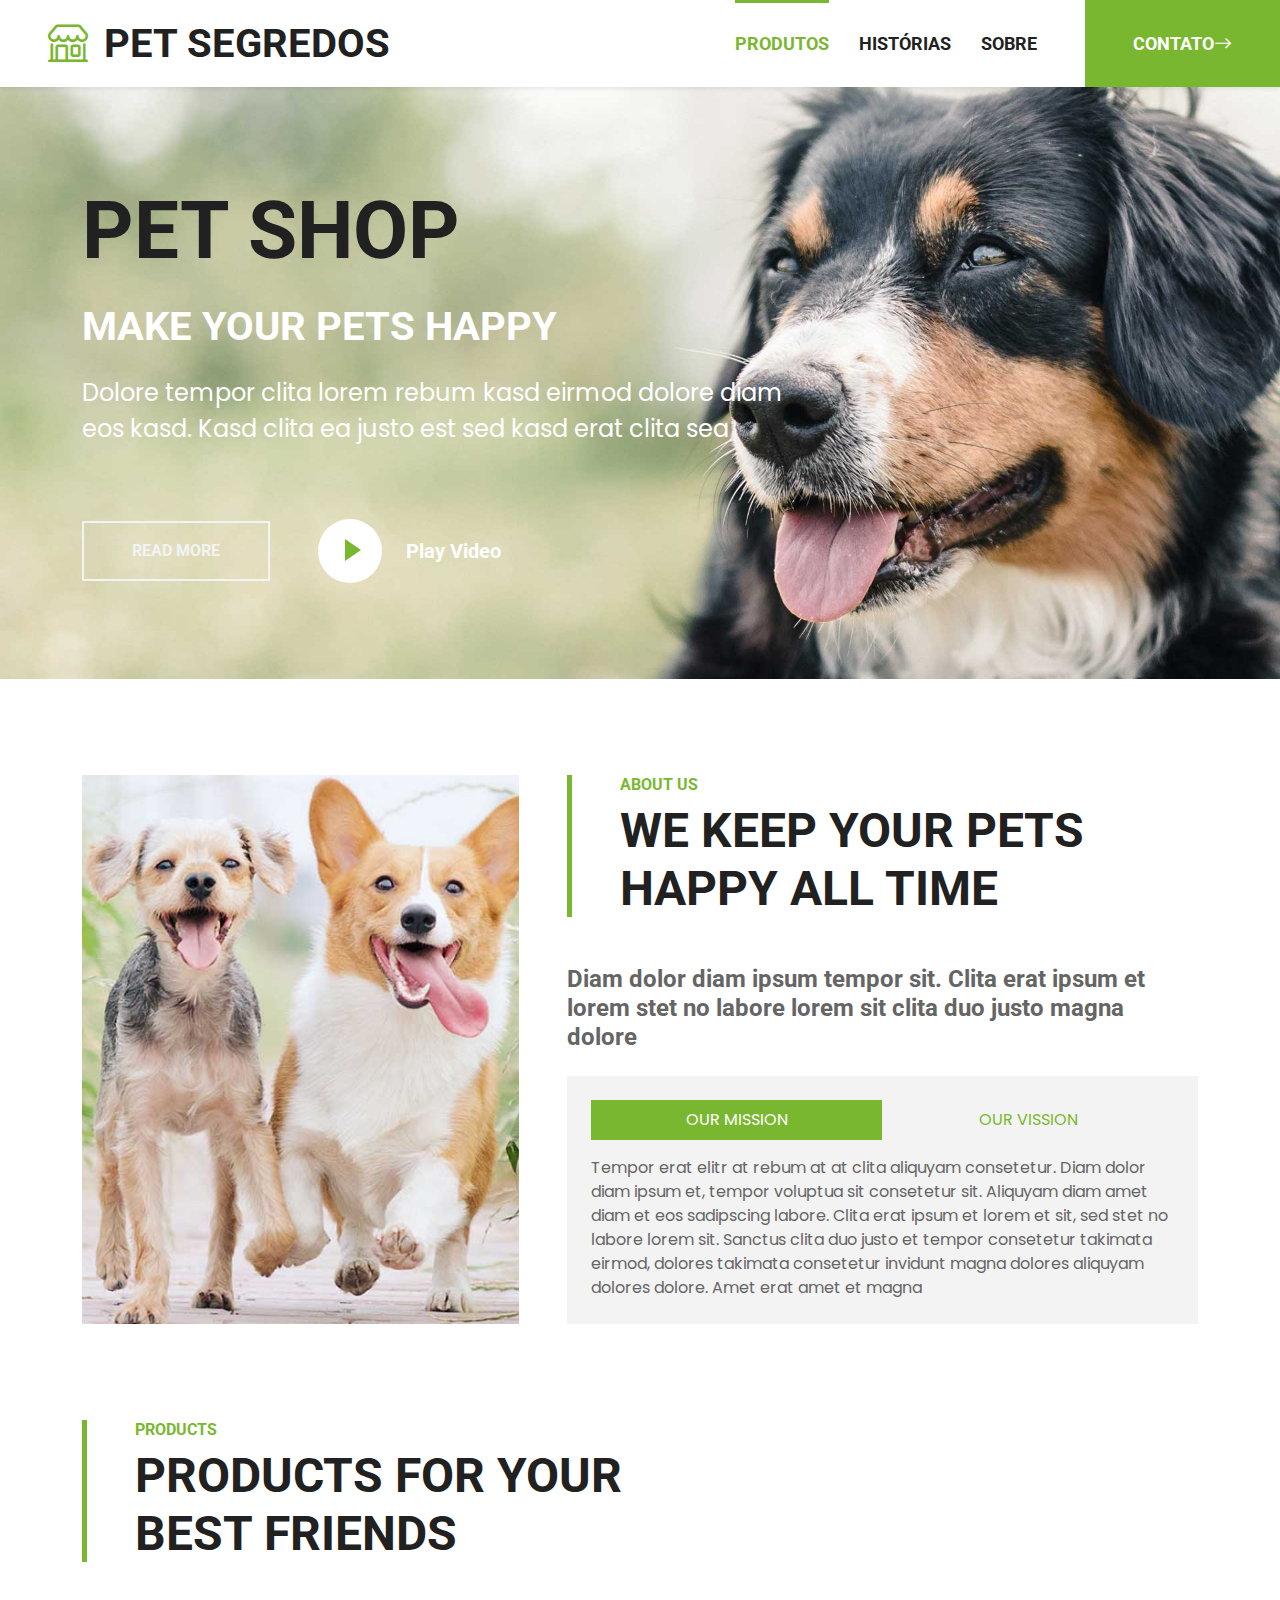
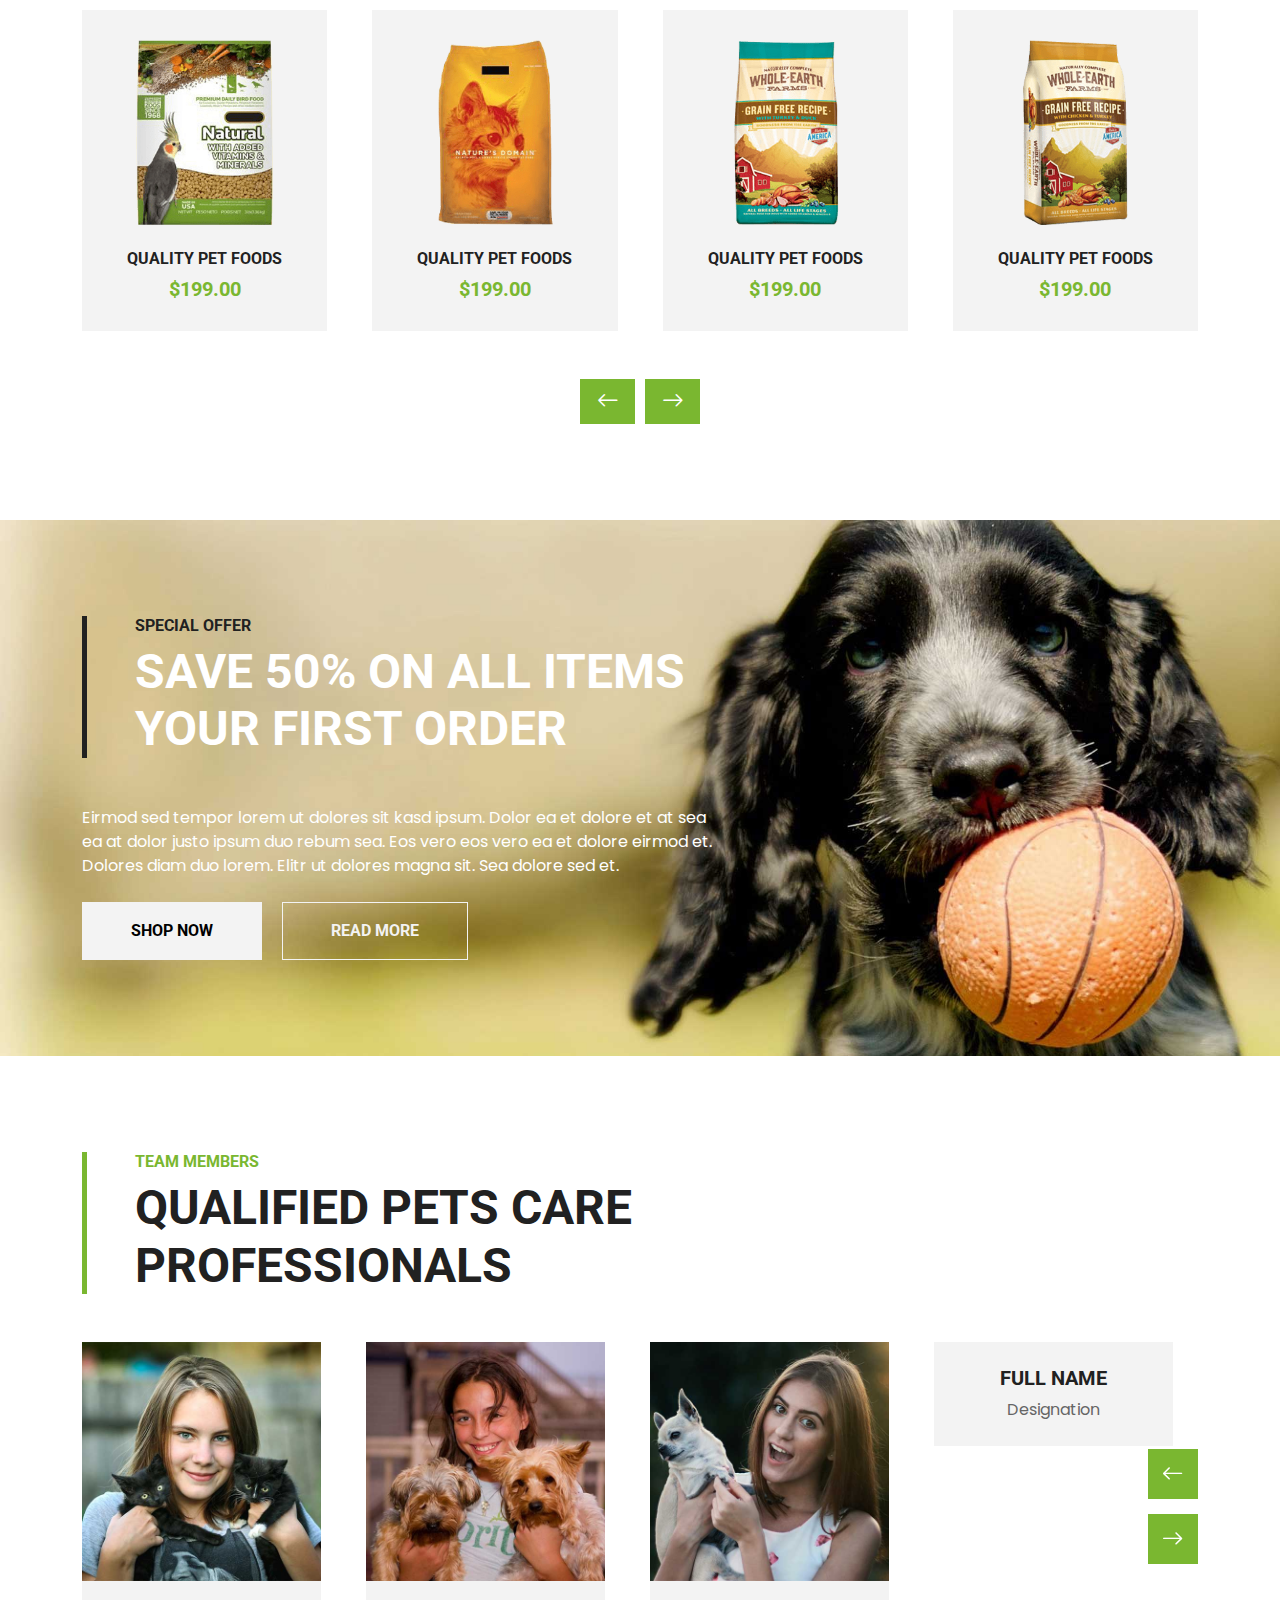
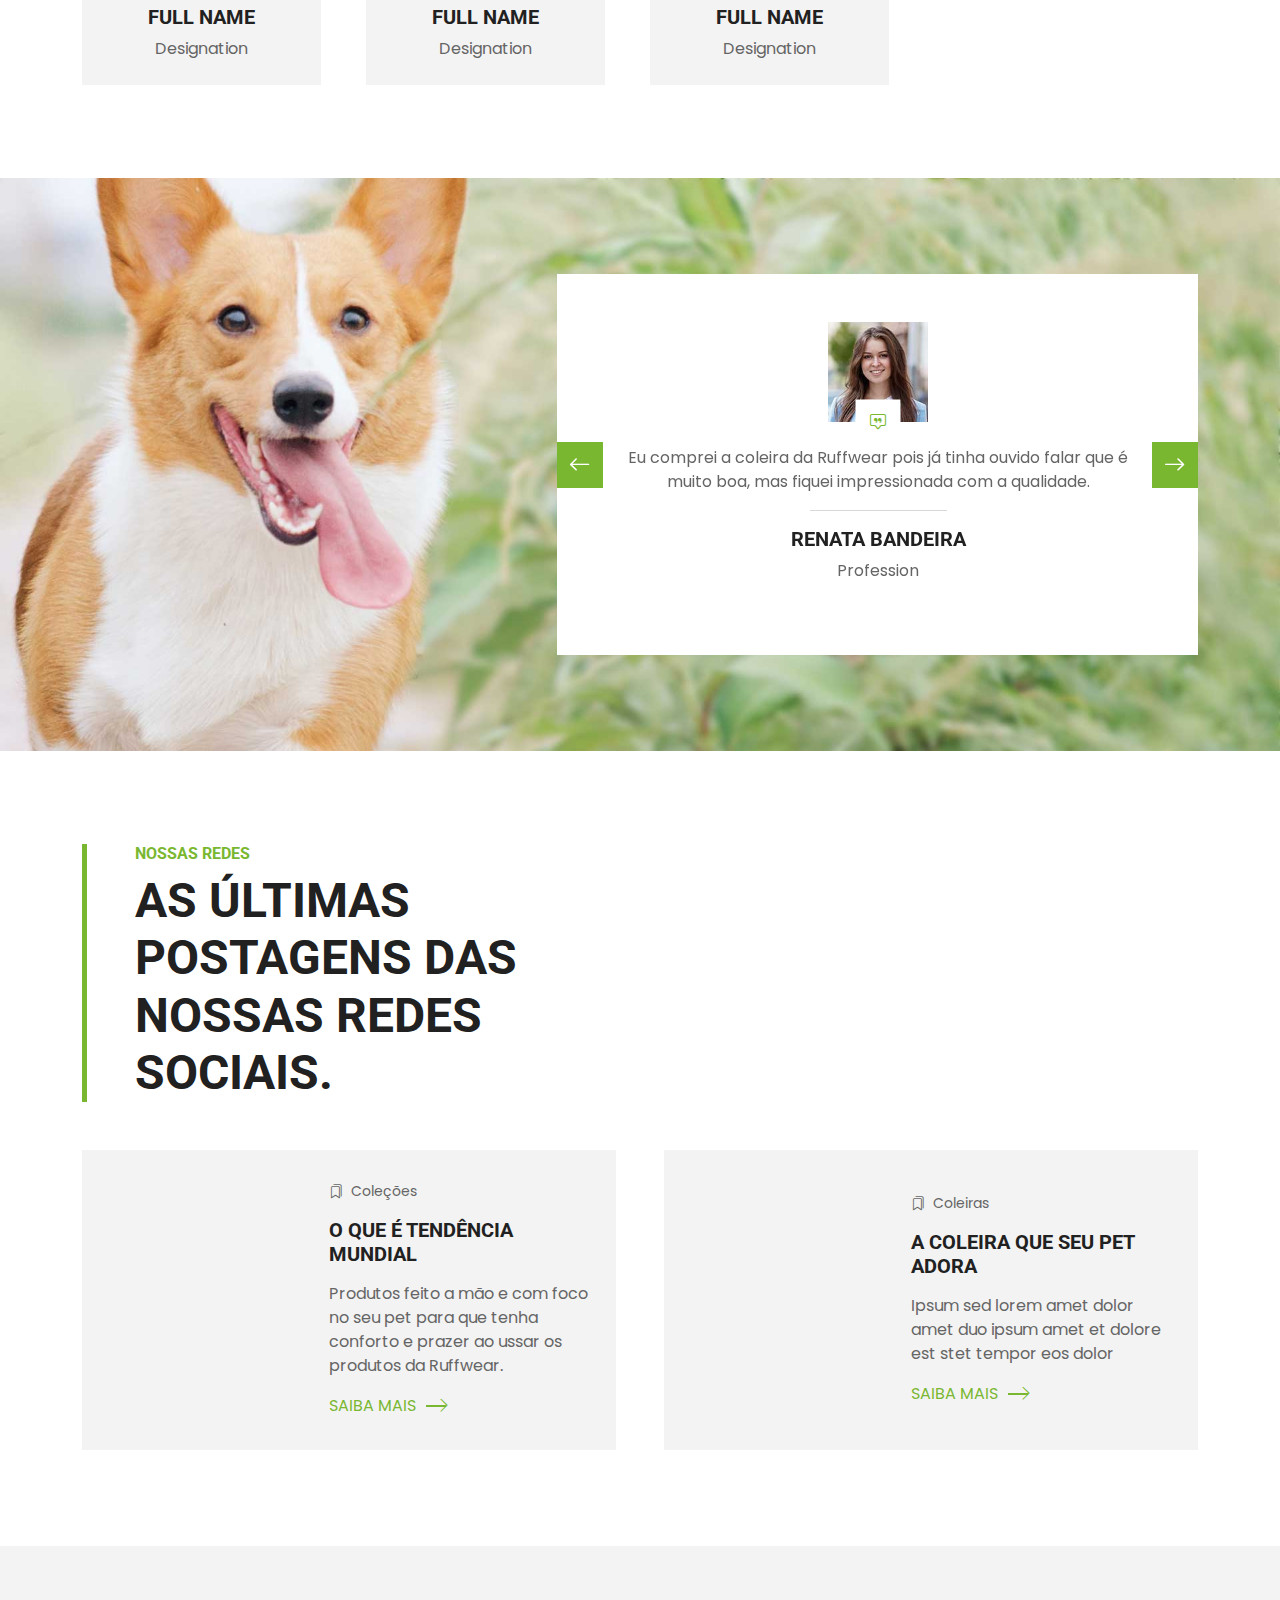
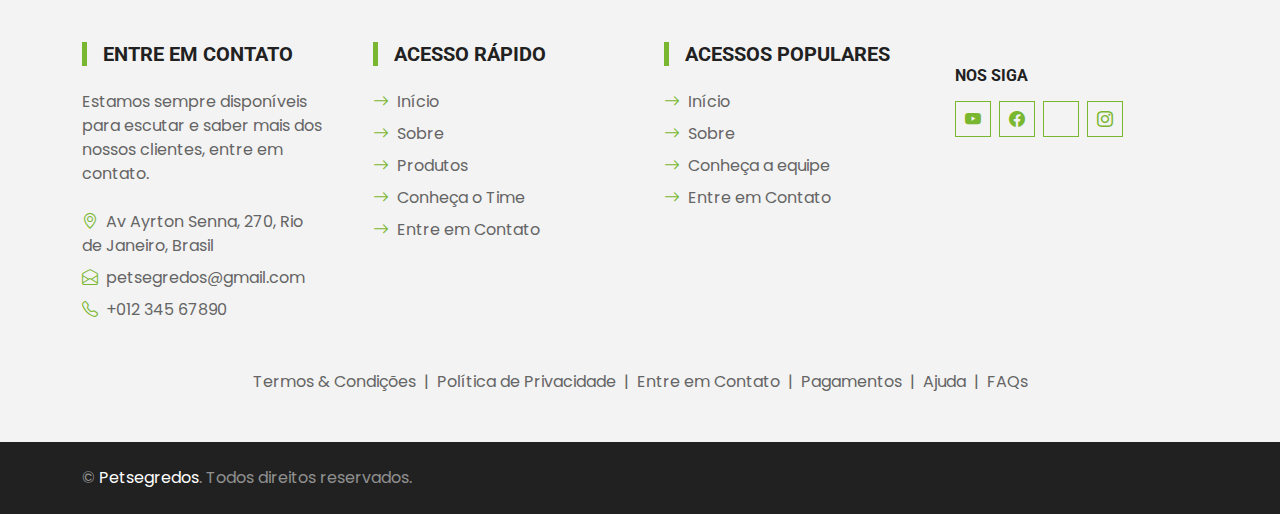
==== index.html @ 6b93f2c0 ":books: tiktok and imgs" ====
<!DOCTYPE html>
<html lang="pt">

<head>
    <meta charset="utf-8">
    <title>RUFFWEAR BRASIL</title>
    <meta content="width=device-width, initial-scale=1.0" name="viewport">
    <meta content="Free HTML Templates" name="keywords">
    <meta content="Free HTML Templates" name="description">

    <!-- Favicon -->
    <link href="img/favicon.ico" rel="icon">

    <!-- Google Web Fonts -->
    <link rel="preconnect" href="https://fonts.gstatic.com">
    <link href="https://fonts.googleapis.com/css2?family=Poppins&family=Roboto:wght@700&display=swap" rel="stylesheet">  

    <!-- Icon Font Stylesheet -->
    <link href="https://cdn.jsdelivr.net/npm/bootstrap-icons@1.4.1/font/bootstrap-icons.css" rel="stylesheet">
    <link href="lib/flaticon/font/flaticon.css" rel="stylesheet">

    <!-- Libraries Stylesheet -->
    <link href="lib/owlcarousel/assets/owl.carousel.min.css" rel="stylesheet">

    <!-- Customized Bootstrap Stylesheet -->
    <link href="css/bootstrap.min.css" rel="stylesheet">

    <!-- Template Stylesheet -->
    <link href="css/style.css" rel="stylesheet">
</head>

<body>
   
    <!-- Navbar Start -->
    <nav class="navbar navbar-expand-lg bg-white navbar-light shadow-sm py-3 py-lg-0 px-3 px-lg-0">
        <a href="index.html" class="navbar-brand ms-lg-5">
            <h1 class="m-0 text-uppercase text-dark"><i class="bi bi-shop fs-1 text-primary me-3"></i>Pet Segredos</h1>
        </a>
        <button class="navbar-toggler" type="button" data-bs-toggle="collapse" data-bs-target="#navbarCollapse">
            <span class="navbar-toggler-icon"></span>
        </button>
        <div class="collapse navbar-collapse" id="navbarCollapse">
            <div class="navbar-nav ms-auto py-0">
                <a href="index.html" class="nav-item nav-link active">Produtos</a>
                <a href="history.html" class="nav-item nav-link">Histórias</a>
                <a href="about.html" class="nav-item nav-link">Sobre</a>
                <a href="contact.html" class="nav-item nav-link nav-contact bg-primary text-white px-5 ms-lg-5">Contato<i class="bi bi-arrow-right"></i></a>
            </div>
        </div>
    </nav>
    <!-- Navbar End -->


    <!-- Hero Start -->
    <div class="container-fluid bg-primary py-5 mb-5 hero-header">
        <div class="container py-5">
            <div class="row justify-content-start">
                <div class="col-lg-8 text-center text-lg-start">
                    <h1 class="display-1 text-uppercase text-dark mb-lg-4">Pet Shop</h1>
                    <h1 class="text-uppercase text-white mb-lg-4">Make Your Pets Happy</h1>
                    <p class="fs-4 text-white mb-lg-4">Dolore tempor clita lorem rebum kasd eirmod dolore diam eos kasd. Kasd clita ea justo est sed kasd erat clita sea</p>
                    <div class="d-flex align-items-center justify-content-center justify-content-lg-start pt-5">
                        <a href="" class="btn btn-outline-light border-2 py-md-3 px-md-5 me-5">Read More</a>
                        <button type="button" class="btn-play" data-bs-toggle="modal"
                            data-src="https://www.youtube.com/embed/DWRcNpR6Kdc" data-bs-target="#videoModal">
                            <span></span>
                        </button>
                        <h5 class="font-weight-normal text-white m-0 ms-4 d-none d-sm-block">Play Video</h5>
                    </div>
                </div>
            </div>
        </div>
    </div>
    <!-- Hero End -->


    <!-- Video Modal Start -->
    <div class="modal fade" id="videoModal" tabindex="-1" aria-labelledby="exampleModalLabel" aria-hidden="true">
        <div class="modal-dialog">
            <div class="modal-content rounded-0">
                <div class="modal-header">
                    <h5 class="modal-title" id="exampleModalLabel">Youtube Video</h5>
                    <button type="button" class="btn-close" data-bs-dismiss="modal" aria-label="Close"></button>
                </div>
                <div class="modal-body">
                    <!-- 16:9 aspect ratio -->
                    <div class="ratio ratio-16x9">
                        <iframe class="embed-responsive-item" src="" id="video" allowfullscreen allowscriptaccess="always"
                            allow="autoplay"></iframe>
                    </div>
                </div>
            </div>
        </div>
    </div>
    <!-- Video Modal End -->


    <!-- About Start -->
    <div class="container-fluid py-5">
        <div class="container">
            <div class="row gx-5">
                <div class="col-lg-5 mb-5 mb-lg-0" style="min-height: 500px;">
                    <div class="position-relative h-100">
                        <img class="position-absolute w-100 h-100 rounded" src="img/about.jpg" style="object-fit: cover;">
                    </div>
                </div>
                <div class="col-lg-7">
                    <div class="border-start border-5 border-primary ps-5 mb-5">
                        <h6 class="text-primary text-uppercase">About Us</h6>
                        <h1 class="display-5 text-uppercase mb-0">We Keep Your Pets Happy All Time</h1>
                    </div>
                    <h4 class="text-body mb-4">Diam dolor diam ipsum tempor sit. Clita erat ipsum et lorem stet no labore lorem sit clita duo justo magna dolore</h4>
                    <div class="bg-light p-4">
                        <ul class="nav nav-pills justify-content-between mb-3" id="pills-tab" role="tablist">
                            <li class="nav-item w-50" role="presentation">
                                <button class="nav-link text-uppercase w-100 active" id="pills-1-tab" data-bs-toggle="pill"
                                    data-bs-target="#pills-1" type="button" role="tab" aria-controls="pills-1"
                                    aria-selected="true">Our Mission</button>
                            </li>
                            <li class="nav-item w-50" role="presentation">
                                <button class="nav-link text-uppercase w-100" id="pills-2-tab" data-bs-toggle="pill"
                                    data-bs-target="#pills-2" type="button" role="tab" aria-controls="pills-2"
                                    aria-selected="false">Our Vission</button>
                            </li>
                        </ul>
                        <div class="tab-content" id="pills-tabContent">
                            <div class="tab-pane fade show active" id="pills-1" role="tabpanel" aria-labelledby="pills-1-tab">
                                <p class="mb-0">Tempor erat elitr at rebum at at clita aliquyam consetetur. Diam dolor diam ipsum et, tempor voluptua sit consetetur sit. Aliquyam diam amet diam et eos sadipscing labore. Clita erat ipsum et lorem et sit, sed stet no labore lorem sit. Sanctus clita duo justo et tempor consetetur takimata eirmod, dolores takimata consetetur invidunt magna dolores aliquyam dolores dolore. Amet erat amet et magna</p>
                            </div>
                            <div class="tab-pane fade" id="pills-2" role="tabpanel" aria-labelledby="pills-2-tab">
                                <p class="mb-0">Tempor erat elitr at rebum at at clita aliquyam consetetur. Diam dolor diam ipsum et, tempor voluptua sit consetetur sit. Aliquyam diam amet diam et eos sadipscing labore. Clita erat ipsum et lorem et sit, sed stet no labore lorem sit. Sanctus clita duo justo et tempor consetetur takimata eirmod, dolores takimata consetetur invidunt magna dolores aliquyam dolores dolore. Amet erat amet et magna</p>
                            </div>
                        </div>
                    </div>
                </div>
            </div>
        </div>
    </div>
    <!-- About End -->
    <!-- Products Start -->
    <div class="container-fluid py-5">
        <div class="container">
            <div class="border-start border-5 border-primary ps-5 mb-5" style="max-width: 600px;">
                <h6 class="text-primary text-uppercase">Products</h6>
                <h1 class="display-5 text-uppercase mb-0">Products For Your Best Friends</h1>
            </div>
            <div class="owl-carousel product-carousel">
                <div class="pb-5">
                    <div class="product-item position-relative bg-light d-flex flex-column text-center">
                        <img class="img-fluid mb-4" src="img/product-1.png" alt="">
                        <h6 class="text-uppercase">Quality Pet Foods</h6>
                        <h5 class="text-primary mb-0">$199.00</h5>
                        <div class="btn-action d-flex justify-content-center">
                            <a class="btn btn-primary py-2 px-3" href=""><i class="bi bi-cart"></i></a>
                            <a class="btn btn-primary py-2 px-3" href=""><i class="bi bi-eye"></i></a>
                        </div>
                    </div>
                </div>
                <div class="pb-5">
                    <div class="product-item position-relative bg-light d-flex flex-column text-center">
                        <img class="img-fluid mb-4" src="img/product-2.png" alt="">
                        <h6 class="text-uppercase">Quality Pet Foods</h6>
                        <h5 class="text-primary mb-0">$199.00</h5>
                        <div class="btn-action d-flex justify-content-center">
                            <a class="btn btn-primary py-2 px-3" href=""><i class="bi bi-cart"></i></a>
                            <a class="btn btn-primary py-2 px-3" href=""><i class="bi bi-eye"></i></a>
                        </div>
                    </div>
                </div>
                <div class="pb-5">
                    <div class="product-item position-relative bg-light d-flex flex-column text-center">
                        <img class="img-fluid mb-4" src="img/product-3.png" alt="">
                        <h6 class="text-uppercase">Quality Pet Foods</h6>
                        <h5 class="text-primary mb-0">$199.00</h5>
                        <div class="btn-action d-flex justify-content-center">
                            <a class="btn btn-primary py-2 px-3" href=""><i class="bi bi-cart"></i></a>
                            <a class="btn btn-primary py-2 px-3" href=""><i class="bi bi-eye"></i></a>
                        </div>
                    </div>
                </div>
                <div class="pb-5">
                    <div class="product-item position-relative bg-light d-flex flex-column text-center">
                        <img class="img-fluid mb-4" src="img/product-4.png" alt="">
                        <h6 class="text-uppercase">Quality Pet Foods</h6>
                        <h5 class="text-primary mb-0">$199.00</h5>
                        <div class="btn-action d-flex justify-content-center">
                            <a class="btn btn-primary py-2 px-3" href=""><i class="bi bi-cart"></i></a>
                            <a class="btn btn-primary py-2 px-3" href=""><i class="bi bi-eye"></i></a>
                        </div>
                    </div>
                </div>
                <div class="pb-5">
                    <div class="product-item position-relative bg-light d-flex flex-column text-center">
                        <img class="img-fluid mb-4" src="img/product-2.png" alt="">
                        <h6 class="text-uppercase">Quality Pet Foods</h6>
                        <h5 class="text-primary mb-0">$199.00</h5>
                        <div class="btn-action d-flex justify-content-center">
                            <a class="btn btn-primary py-2 px-3" href=""><i class="bi bi-cart"></i></a>
                            <a class="btn btn-primary py-2 px-3" href=""><i class="bi bi-eye"></i></a>
                        </div>
                    </div>
                </div>
            </div>
        </div>
    </div>
    <!-- Products End -->


    <!-- Offer Start -->
    <div class="container-fluid bg-offer my-5 py-5">
        <div class="container py-5">
            <div class="row gx-5 justify-content-start">
                <div class="col-lg-7">
                    <div class="border-start border-5 border-dark ps-5 mb-5">
                        <h6 class="text-dark text-uppercase">Special Offer</h6>
                        <h1 class="display-5 text-uppercase text-white mb-0">Save 50% on all items your first order</h1>
                    </div>
                    <p class="text-white mb-4">Eirmod sed tempor lorem ut dolores sit kasd ipsum. Dolor ea et dolore et at sea ea at dolor justo ipsum duo rebum sea. Eos vero eos vero ea et dolore eirmod et. Dolores diam duo lorem. Elitr ut dolores magna sit. Sea dolore sed et.</p>
                    <a href="" class="btn btn-light py-md-3 px-md-5 me-3">Shop Now</a>
                    <a href="" class="btn btn-outline-light py-md-3 px-md-5">Read More</a>
                </div>
            </div>
        </div>
    </div>
    <!-- Offer End -->
    <!-- Team Start -->
    <div class="container-fluid py-5">
        <div class="container">
            <div class="border-start border-5 border-primary ps-5 mb-5" style="max-width: 600px;">
                <h6 class="text-primary text-uppercase">Team Members</h6>
                <h1 class="display-5 text-uppercase mb-0">Qualified Pets Care Professionals</h1>
            </div>
            <div class="owl-carousel team-carousel position-relative" style="padding-right: 25px;">
                <div class="team-item">
                    <div class="position-relative overflow-hidden">
                        <img class="img-fluid w-100" src="img/team-1.jpg" alt="">
                        <div class="team-overlay">
                            <div class="d-flex align-items-center justify-content-start">
                                <a class="btn btn-light btn-square mx-1" href="#"><i class="bi bi-twitter"></i></a>
                                <a class="btn btn-light btn-square mx-1" href="#"><i class="bi bi-facebook"></i></a>
                                <a class="btn btn-light btn-square mx-1" href="#"><i class="bi bi-linkedin"></i></a>
                            </div>
                        </div>
                    </div>
                    <div class="bg-light text-center p-4">
                        <h5 class="text-uppercase">Full Name</h5>
                        <p class="m-0">Designation</p>
                    </div>
                </div>
                <div class="team-item">
                    <div class="position-relative overflow-hidden">
                        <img class="img-fluid w-100" src="img/team-2.jpg" alt="">
                        <div class="team-overlay">
                            <div class="d-flex align-items-center justify-content-start">
                                <a class="btn btn-light btn-square mx-1" href="#"><i class="bi bi-twitter"></i></a>
                                <a class="btn btn-light btn-square mx-1" href="#"><i class="bi bi-facebook"></i></a>
                                <a class="btn btn-light btn-square mx-1" href="#"><i class="bi bi-linkedin"></i></a>
                            </div>
                        </div>
                    </div>
                    <div class="bg-light text-center p-4">
                        <h5 class="text-uppercase">Full Name</h5>
                        <p class="m-0">Designation</p>
                    </div>
                </div>
                <div class="team-item">
                    <div class="position-relative overflow-hidden">
                        <img class="img-fluid w-100" src="img/team-3.jpg" alt="">
                        <div class="team-overlay">
                            <div class="d-flex align-items-center justify-content-start">
                                <a class="btn btn-light btn-square mx-1" href="#"><i class="bi bi-twitter"></i></a>
                                <a class="btn btn-light btn-square mx-1" href="#"><i class="bi bi-facebook"></i></a>
                                <a class="btn btn-light btn-square mx-1" href="#"><i class="bi bi-linkedin"></i></a>
                            </div>
                        </div>
                    </div>
                    <div class="bg-light text-center p-4">
                        <h5 class="text-uppercase">Full Name</h5>
                        <p class="m-0">Designation</p>
                    </div>
                </div>
                <div class="team-item">
                    <div class="position-relative overflow-hidden">
                        <img class="img-fluid w-100" src="img/team-4.jpg" alt="">
                        <div class="team-overlay">
                            <div class="d-flex align-items-center justify-content-start">
                                <a class="btn btn-light btn-square mx-1" href="#"><i class="bi bi-twitter"></i></a>
                                <a class="btn btn-light btn-square mx-1" href="#"><i class="bi bi-facebook"></i></a>
                                <a class="btn btn-light btn-square mx-1" href="#"><i class="bi bi-linkedin"></i></a>
                            </div>
                        </div>
                    </div>
                    <div class="bg-light text-center p-4">
                        <h5 class="text-uppercase">Full Name</h5>
                        <p class="m-0">Designation</p>
                    </div>
                </div>
                <div class="team-item">
                    <div class="position-relative overflow-hidden">
                        <img class="img-fluid w-100" src="img/team-5.jpg" alt="">
                        <div class="team-overlay">
                            <div class="d-flex align-items-center justify-content-start">
                                <a class="btn btn-light btn-square mx-1" href="#"><i class="bi bi-twitter"></i></a>
                                <a class="btn btn-light btn-square mx-1" href="#"><i class="bi bi-facebook"></i></a>
                                <a class="btn btn-light btn-square mx-1" href="#"><i class="bi bi-linkedin"></i></a>
                            </div>
                        </div>
                    </div>
                    <div class="bg-light text-center p-4">
                        <h5 class="text-uppercase">Full Name</h5>
                        <p class="m-0">Designation</p>
                    </div>
                </div>
            </div>
        </div>
    </div>
    <!-- Team End -->


    <!-- Testimonial Start -->
    <div class="container-fluid bg-testimonial py-5" style="margin: 45px 0;">
        <div class="container py-5">
            <div class="row justify-content-end">
                <div class="col-lg-7">
                    <div class="owl-carousel testimonial-carousel bg-white p-5">
                        <div class="testimonial-item text-center">
                            <div class="position-relative mb-4">
                                <img class="img-fluid mx-auto" src="img/testimonial-1.jpg" alt="">
                                <div class="position-absolute top-100 start-50 translate-middle d-flex align-items-center justify-content-center bg-white" style="width: 45px; height: 45px;">
                                    <i class="bi bi-chat-square-quote text-primary"></i>
                                </div>
                            </div>
                            <p>Eu comprei a coleira da Ruffwear pois já tinha ouvido falar que é muito boa, mas fiquei impressionada com a qualidade.</p>
                            <hr class="w-25 mx-auto">
                            <h5 class="text-uppercase">Renata Bandeira</h5>
                            <span>Profession</span>
                        </div>
                        <div class="testimonial-item text-center">
                            <div class="position-relative mb-4">
                                <img class="img-fluid mx-auto" src="img/testimonial-2.jpg" alt="">
                                <div class="position-absolute top-100 start-50 translate-middle d-flex align-items-center justify-content-center bg-white" style="width: 45px; height: 45px;">
                                    <i class="bi bi-chat-square-quote text-primary"></i>
                                </div>
                            </div>
                            <p>Dolores sed duo clita tempor justo dolor et stet lorem kasd labore dolore lorem ipsum. At lorem lorem magna ut et, nonumy et labore et tempor diam tempor erat. Erat dolor rebum sit ipsum.</p>
                            <hr class="w-25 mx-auto">
                            <h5 class="text-uppercase">Client Name</h5>
                            <span>Profession</span>
                        </div>
                    </div>
                </div>
            </div>
        </div>
    </div>
    <!-- Testimonial End -->


    <!-- Blog Start -->
    <div class="container-fluid py-5">
        <div class="container">
            <div class="border-start border-5 border-primary ps-5 mb-5" style="max-width: 600px;">
                <h6 class="text-primary text-uppercase">Nossas redes</h6>
                <h1 class="display-5 text-uppercase mb-0">As últimas postagens das nossas redes sociais.</h1>
            </div>
            <div class="row g-5">
                <div class="col-lg-6">
                    <div class="blog-item">
                        <div class="row g-0 bg-light overflow-hidden">
                            <div class="col-12 col-sm-5 h-100">
                                <blockquote class="tiktok-embed" cite="https://www.tiktok.com/@petsegredos/video/7264038893886983430" data-video-id="7264038893886983430" data-embed-from="oembed" style="max-width: 105px;min-width: 55px;" ></blockquote>
                               <!--<video src="https://www.tiktok.com/embed/v2/7264038893886983430?lang=en-US&referrer=https%3A%2F%2Ffelipelx.github.io%2Fpetruffwear%2F"></video>
                            <img class="img-fluid h-100" src="img/blog-1.jpg" style="object-fit: cover;"> !-->
                            </div>
                            <div class="col-12 col-sm-7 h-100 d-flex flex-column justify-content-center">
                                <div class="p-4">
                                    <div class="d-flex mb-3">
                                        <small class="me-3"><i class="bi bi-bookmarks me-2"></i>Coleções</small>
                                    </div>
                                    <h5 class="text-uppercase mb-3">O que é tendência Mundial</h5>
                                    <p>Produtos feito a mão e com foco no seu pet para que tenha conforto e prazer ao ussar os produtos da Ruffwear.</p>
                                    <a class="text-primary text-uppercase" href="">Saiba mais<i class="bi bi-chevron-right"></i></a>
                                </div>
                            </div>
                        </div>
                    </div>
                </div>
                <div class="col-lg-6">
                    <div class="blog-item">
                        <div class="row g-0 bg-light overflow-hidden">
                            <div class="col-12 col-sm-5 h-100">
                                <blockquote class="tiktok-embed" cite="https://www.tiktok.com/@petsegredos/video/7262732791396175109" data-video-id="7262732791396175109" style="max-width: 105px;min-width: 55px;" ></blockquote>
                                <!--<img class="img-fluid h-100" src="img/blog-2.jpg" style="object-fit: cover;">-->
                            </div>
                            <div class="col-12 col-sm-7 h-100 d-flex flex-column justify-content-center">
                                <div class="p-4">
                                    <div class="d-flex mb-3">
                                        <small class="me-3"><i class="bi bi-bookmarks me-2"></i>Coleiras</small>
                                    </div>
                                    <h5 class="text-uppercase mb-3">A coleira que seu pet adora</h5>
                                    <p>Ipsum sed lorem amet dolor amet duo ipsum amet et dolore est stet tempor eos dolor</p>
                                    <a class="text-primary text-uppercase" href="">Saiba Mais<i class="bi bi-chevron-right"></i></a>
                                </div>
                            </div>
                        </div>
                    </div>
                </div>
            </div>
        </div>
    </div>
    <!-- Blog End -->
    

    <!-- Footer Start -->
    <div class="container-fluid bg-light mt-5 py-5">
        <div class="container pt-5">
            <div class="row g-5">
                <div class="col-lg-3 col-md-6">
                    <h5 class="text-uppercase border-start border-5 border-primary ps-3 mb-4">Entre em Contato</h5>
                    <p class="mb-4">Estamos sempre disponíveis para escutar e saber mais dos nossos clientes, entre em contato.</p>
                    <p class="mb-2"><i class="bi bi-geo-alt text-primary me-2"></i>Av Ayrton Senna, 270, Rio de Janeiro, Brasil</p>
                    <p class="mb-2"><i class="bi bi-envelope-open text-primary me-2"></i>petsegredos@gmail.com</p>
                    <p class="mb-0"><i class="bi bi-telephone text-primary me-2"></i>+012 345 67890</p>
                </div>
                <div class="col-lg-3 col-md-6">
                    <h5 class="text-uppercase border-start border-5 border-primary ps-3 mb-4">Acesso rápido</h5>
                    <div class="d-flex flex-column justify-content-start">
                        <a class="text-body mb-2" href="#"><i class="bi bi-arrow-right text-primary me-2"></i>Início</a>
                        <a class="text-body mb-2" href="#"><i class="bi bi-arrow-right text-primary me-2"></i>Sobre</a>
                        <a class="text-body mb-2" href="#"><i class="bi bi-arrow-right text-primary me-2"></i>Produtos</a>
                        <a class="text-body mb-2" href="#"><i class="bi bi-arrow-right text-primary me-2"></i>Conheça o Time</a>
                        <a class="text-body" href="#"><i class="bi bi-arrow-right text-primary me-2"></i>Entre em Contato</a>
                    </div>
                </div>
                <div class="col-lg-3 col-md-6">
                    <h5 class="text-uppercase border-start border-5 border-primary ps-3 mb-4">Acessos Populares</h5>
                    <div class="d-flex flex-column justify-content-start">
                        <a class="text-body mb-2" href="#"><i class="bi bi-arrow-right text-primary me-2"></i>Início</a>
                        <a class="text-body mb-2" href="#"><i class="bi bi-arrow-right text-primary me-2"></i>Sobre</a>
                        <a class="text-body mb-2" href="#"><i class="bi bi-arrow-right text-primary me-2"></i>Conheça a equipe</a>
                        <a class="text-body" href="#"><i class="bi bi-arrow-right text-primary me-2"></i>Entre em Contato</a>
                    </div>
                </div>
                <div class="col-lg-3 col-md-6">
                    <h6 class="text-uppercase mt-4 mb-3">Nos siga</h6>
                    <div class="d-flex">
                        <a class="btn btn-outline-primary btn-square me-2" href="#"><i class="bi bi-youtube"></i></a>
                        <a class="btn btn-outline-primary btn-square me-2" href="#"><i class="bi bi-facebook"></i></a>
                        <a class="btn btn-outline-primary btn-square me-2" href="#"><i class="fa-brands fa-tiktok"></i></a>
                        <a class="btn btn-outline-primary btn-square" href="#"><i class="bi bi-instagram"></i></a>
                    </div>
                </div>
                <div class="col-12 text-center text-body">
                    <a class="text-body" href="">Termos & Condições</a>
                    <span class="mx-1">|</span>
                    <a class="text-body" href="">Política de Privacidade</a>
                    <span class="mx-1">|</span>
                    <a class="text-body" href="">Entre em Contato</a>
                    <span class="mx-1">|</span>
                    <a class="text-body" href="">Pagamentos</a>
                    <span class="mx-1">|</span>
                    <a class="text-body" href="">Ajuda</a>
                    <span class="mx-1">|</span>
                    <a class="text-body" href="">FAQs</a>
                </div>
            </div>
        </div>
    </div>
    <div class="container-fluid bg-dark text-white-50 py-4">
        <div class="container">
            <div class="row g-5">
                <div class="col-md-6 text-center text-md-start">
                    <p class="mb-md-0">&copy; <a class="text-white" href="#">Petsegredos</a>. Todos direitos reservados.</p>
                </div>
            </div>
        </div>
    </div>
    <!-- Footer End -->


    <!-- Back to Top -->
    <a href="#" class="btn btn-primary py-3 fs-4 back-to-top"><i class="bi bi-arrow-up"></i></a>


    <!-- JavaScript Libraries -->
    <script async src="https://www.tiktok.com/embed.js"></script>
    <script src="https://code.jquery.com/jquery-3.4.1.min.js"></script>
    <script src="https://cdn.jsdelivr.net/npm/bootstrap@5.0.0/dist/js/bootstrap.bundle.min.js"></script>
    <script src="lib/easing/easing.min.js"></script>
    <script src="lib/waypoints/waypoints.min.js"></script>
    <script src="lib/owlcarousel/owl.carousel.min.js"></script>
    <!-- Template Javascript -->
    <script src="js/main.js"></script>
</body>

</html>
---- lib/flaticon/font/flaticon.css ----
/*
  	Flaticon icon font: Flaticon
  	Creation date: 06/11/2020 05:08
  	*/

@font-face {
  font-family: "Flaticon";
  src: url("./Flaticon.eot");
  src: url("./Flaticon.eot?#iefix") format("embedded-opentype"),
       url("./Flaticon.woff2") format("woff2"),
       url("./Flaticon.woff") format("woff"),
       url("./Flaticon.ttf") format("truetype"),
       url("./Flaticon.svg#Flaticon") format("svg");
  font-weight: normal;
  font-style: normal;
}

@media screen and (-webkit-min-device-pixel-ratio:0) {
  @font-face {
    font-family: "Flaticon";
    src: url("./Flaticon.svg#Flaticon") format("svg");
  }
}

[class^="flaticon-"]:before, [class*=" flaticon-"]:before,
[class^="flaticon-"]:after, [class*=" flaticon-"]:after {   
  font-family: Flaticon;
        font-size: 20px;
font-style: normal;
margin-left: 20px;
}

.flaticon-house:before { content: "\f100"; }
.flaticon-grooming:before { content: "\f101"; }
.flaticon-food:before { content: "\f102"; }
.flaticon-care:before { content: "\f103"; }
.flaticon-vaccine:before { content: "\f104"; }
.flaticon-doctor:before { content: "\f105"; }
.flaticon-cat:before { content: "\f106"; }
.flaticon-dog:before { content: "\f107"; }
.flaticon-fountain:before { content: "\f108"; }
.flaticon-toy:before { content: "\f109"; }
---- css/style.css ----
/********** Template CSS **********/
:root {
    --primary: #7AB730;
    --secondary: #FFD33C;
    --light: #F3F3F3;
    --dark: #212121;
}

[class^=flaticon-]:before,
[class*=" flaticon-"]:before,
[class^=flaticon-]:after,
[class*=" flaticon-"]:after {
    font-size: inherit;
    margin-left: 0;
}

.btn {
    font-family: 'Roboto', sans-serif;
    text-transform: uppercase;
    font-weight: 700;
    transition: .5s;
}

.btn-primary {
    color: #FFFFFF;
}

.btn-square {
    width: 36px;
    height: 36px;
}

.btn-sm-square {
    width: 28px;
    height: 28px;
}

.btn-lg-square {
    width: 46px;
    height: 46px;
}

.btn-square,
.btn-sm-square,
.btn-lg-square {
    padding-left: 0;
    padding-right: 0;
    text-align: center;
}

.back-to-top {
    position: fixed;
    display: none;
    right: 30px;
    bottom: 0;
    border-radius: 0;
    z-index: 99;
}

.navbar-light .navbar-nav .nav-link {
    font-family: 'Roboto', sans-serif;
    position: relative;
    margin-left: 30px;
    padding: 30px 0;
    font-size: 18px;
    font-weight: 700;
    text-transform: uppercase;
    color: var(--dark);
    outline: none;
    transition: .5s;
}

.sticky-top.navbar-light .navbar-nav .nav-link {
    padding: 20px 0;
}

.navbar-light .navbar-nav .nav-link:hover,
.navbar-light .navbar-nav .nav-link.active {
    color: var(--primary);
}

@media (min-width: 992px) {
    .navbar-light .navbar-nav .nav-link::before {
        position: absolute;
        content: "";
        width: 0;
        height: 7px;
        top: -4px;
        left: 50%;
        background: var(--primary);
        transition: .5s;
    }

    .navbar-light .navbar-nav .nav-link:hover::before,
    .navbar-light .navbar-nav .nav-link.active::before {
        width: 100%;
        left: 0;
    }

    .navbar-light .navbar-nav .nav-link.nav-contact::before {
        width: 100%;
        height: 1px;
        top: -1px;
        left: 0;
    }
}

@media (max-width: 991.98px) {
    .navbar-light .navbar-nav .nav-link  {
        margin-left: 0;
        padding: 10px 0;
    }
}

.hero-header {
    background: url(../img/hero.jpg) top right no-repeat;
    background-size: cover;
}

.btn-play {
    position: relative;
    display: block;
    box-sizing: content-box;
    width: 16px;
    height: 26px;
    border-radius: 100%;
    border: none;
    outline: none !important;
    padding: 18px 20px 20px 28px;
    background: #FFFFFF;
}

.btn-play:before {
    content: "";
    position: absolute;
    z-index: 0;
    left: 50%;
    top: 50%;
    transform: translateX(-50%) translateY(-50%);
    display: block;
    width: 60px;
    height: 60px;
    background: #FFFFFF;
    border-radius: 100%;
    animation: pulse-border 1500ms ease-out infinite;
}

.btn-play:after {
    content: "";
    position: absolute;
    z-index: 1;
    left: 50%;
    top: 50%;
    transform: translateX(-50%) translateY(-50%);
    display: block;
    width: 60px;
    height: 60px;
    background: #FFFFFF;
    border-radius: 100%;
    transition: all 200ms;
}

.btn-play span {
    display: block;
    position: relative;
    z-index: 3;
    width: 0;
    height: 0;
    left: -1px;
    border-left: 16px solid var(--primary);
    border-top: 11px solid transparent;
    border-bottom: 11px solid transparent;
}

@keyframes pulse-border {
    0% {
        transform: translateX(-50%) translateY(-50%) translateZ(0) scale(1);
        opacity: 1;
    }

    100% {
        transform: translateX(-50%) translateY(-50%) translateZ(0) scale(2);
        opacity: 0;
    }
}

#videoModal .modal-dialog {
    position: relative;
    max-width: 800px;
    margin: 60px auto 0 auto;
}

#videoModal .modal-body {
    position: relative;
    padding: 0px;
}

#videoModal .close {
    position: absolute;
    width: 30px;
    height: 30px;
    right: 0px;
    top: -30px;
    z-index: 999;
    font-size: 30px;
    font-weight: normal;
    color: #FFFFFF;
    background: #000000;
    opacity: 1;
}

.service-item a i {
    position: relative;
    padding-left: 20px;
    transition: .3s;
}

.service-item a:hover i {
    padding-left: 50px;
}

.service-item a i::after {
    position: absolute;
    content: "";
    width: 20px;
    height: 2px;
    top: 50%;
    left: 10px;
    margin-top: -1px;
    background: var(--primary);
    transition: .3s;
}

.service-item a:hover i::after {
    width: 50px;
}

.product-item {
    padding: 30px;
}

.product-item .btn-action {
    position: absolute;
    width: 100%;
    bottom: -40px;
    left: 0;
    opacity: 0;
    transition: .5s;
}

.product-item:hover .btn-action {
    bottom: -20px;
    opacity: 1;
}

.product-carousel .owl-nav {
    width: 100%;
    text-align: center;
    display: flex;
    justify-content: center;
}

.product-carousel .owl-nav .owl-prev,
.product-carousel .owl-nav .owl-next{
    position: relative;
    margin: 0 5px;
    width: 55px;
    height: 45px;
    display: flex;
    align-items: center;
    justify-content: center;
    color: #FFFFFF;
    background: var(--primary);
    font-size: 22px;
    transition: .5s;
}

.product-carousel .owl-nav .owl-prev:hover,
.product-carousel .owl-nav .owl-next:hover {
    color: var(--dark);
}

.bg-offer {
    background: url(../img/offer.jpg) top right no-repeat;
    background-size: cover;
}

.price-carousel::after {
    position: absolute;
    content: "";
    width: 100%;
    height: 50%;
    bottom: 0;
    left: 0;
    background: var(--primary);
    border-radius: 8px 8px 50% 50%;
    z-index: -1;
}

.price-carousel .owl-nav {
    margin-top: 35px;
    width: 100%;
    text-align: center;
    display: flex;
    justify-content: center;
}

.price-carousel .owl-nav .owl-prev,
.price-carousel .owl-nav .owl-next{
    position: relative;
    margin: 0 5px;
    width: 45px;
    height: 45px;
    display: flex;
    align-items: center;
    justify-content: center;
    color: var(--primary);
    background: #FFFFFF;
    font-size: 22px;
    border-radius: 45px;
    transition: .5s;
}

.price-carousel .owl-nav .owl-prev:hover,
.price-carousel .owl-nav .owl-next:hover {
    color: var(--dark);
}

.team-carousel .owl-nav {
    position: absolute;
    width: 50px;
    height: 160px;
    top: calc(50% - 80px);
    right: 0;
    z-index: 1;
}

.team-carousel .owl-nav .owl-prev,
.team-carousel .owl-nav .owl-next {
    position: relative;
    width: 50px;
    height: 50px;
    margin: 15px 0;
    display: flex;
    align-items: center;
    justify-content: center;
    color: #FFFFFF;
    background: var(--primary);
    font-size: 22px;
    transition: .5s;
}

.team-carousel .owl-nav .owl-prev:hover,
.team-carousel .owl-nav .owl-next:hover {
    color: var(--dark);
}

.team-item img {
    transition: .5s;
}

.team-item:hover img {
    transform: scale(1.2);
}

.team-item .team-overlay {
    position: absolute;
    top: 45px;
    right: 45px;
    bottom: 45px;
    left: 45px;
    display: flex;
    align-items: center;
    justify-content: center;
    background: rgba(122, 183, 48, .8);
    transition: .5s;
    opacity: 0;
}

.team-item:hover .team-overlay {
    top: 0;
    right: 0;
    bottom: 0;
    left: 0;
    opacity: 1;
}

.bg-testimonial {
    background: url(../img/testimonial.jpg) top left no-repeat;
    background-size: cover;
}

.testimonial-carousel .owl-nav {
    position: absolute;
    width: 100%;
    height: 46px;
    top: calc(50% - 23px);
    left: 0;
    display: flex;
    justify-content: space-between;
    z-index: 1;
}

.testimonial-carousel .owl-nav .owl-prev,
.testimonial-carousel .owl-nav .owl-next {
    position: relative;
    width: 46px;
    height: 46px;
    display: flex;
    align-items: center;
    justify-content: center;
    color: #FFFFFF;
    background: var(--primary);
    font-size: 22px;
    transition: .5s;
}

.testimonial-carousel .owl-nav .owl-prev:hover,
.testimonial-carousel .owl-nav .owl-next:hover {
    color: var(--dark);
}

.testimonial-carousel .owl-item img {
    width: 100px;
    height: 100px;
}

@media (min-width: 576px) {
    .blog-item .row {
        height: 300px;
    }
}

.blog-item a i {
    position: relative;
    padding-left: 20px;
    transition: .3s;
}

.blog-item a:hover i {
    padding-left: 50px;
}

.blog-item a i::after {
    position: absolute;
    content: "";
    width: 20px;
    height: 2px;
    top: 50%;
    left: 10px;
    margin-top: -1px;
    background: var(--primary);
    transition: .3s;
}

.blog-item a:hover i::after {
    width: 50px;
}
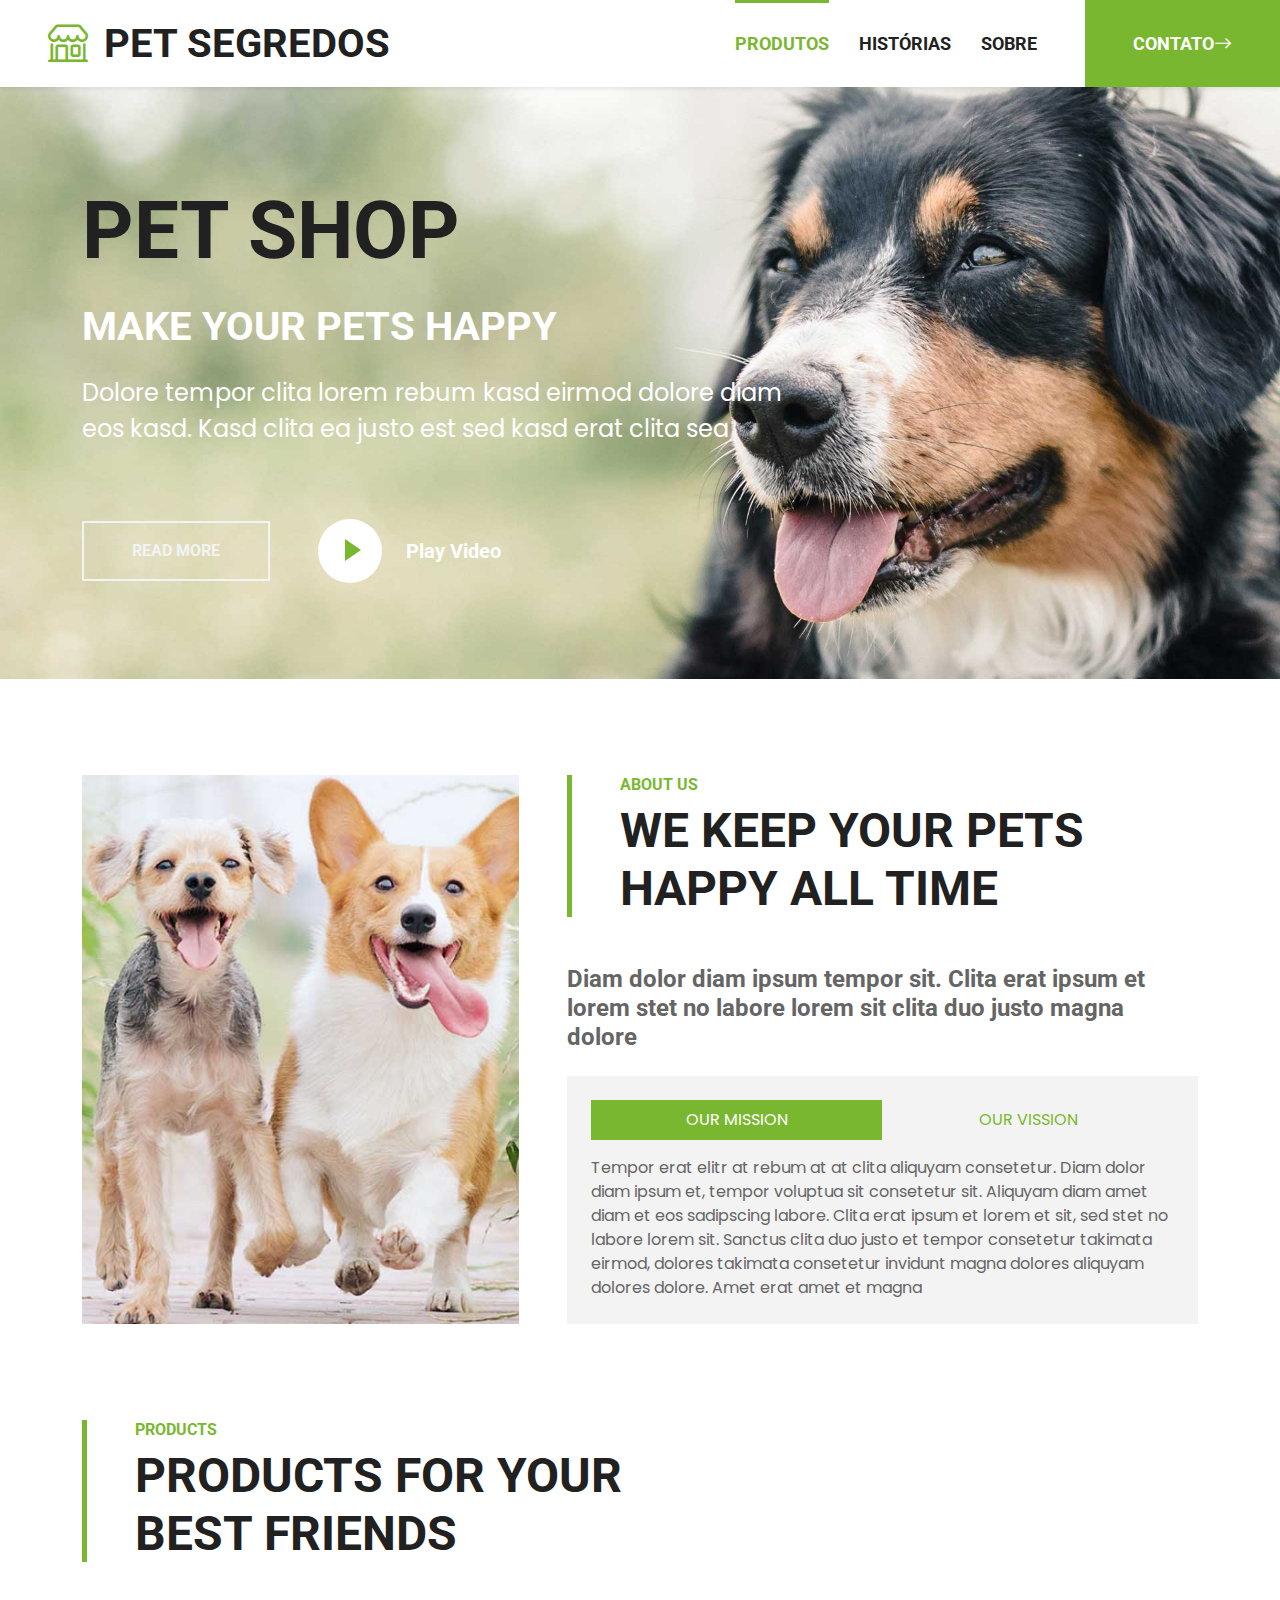
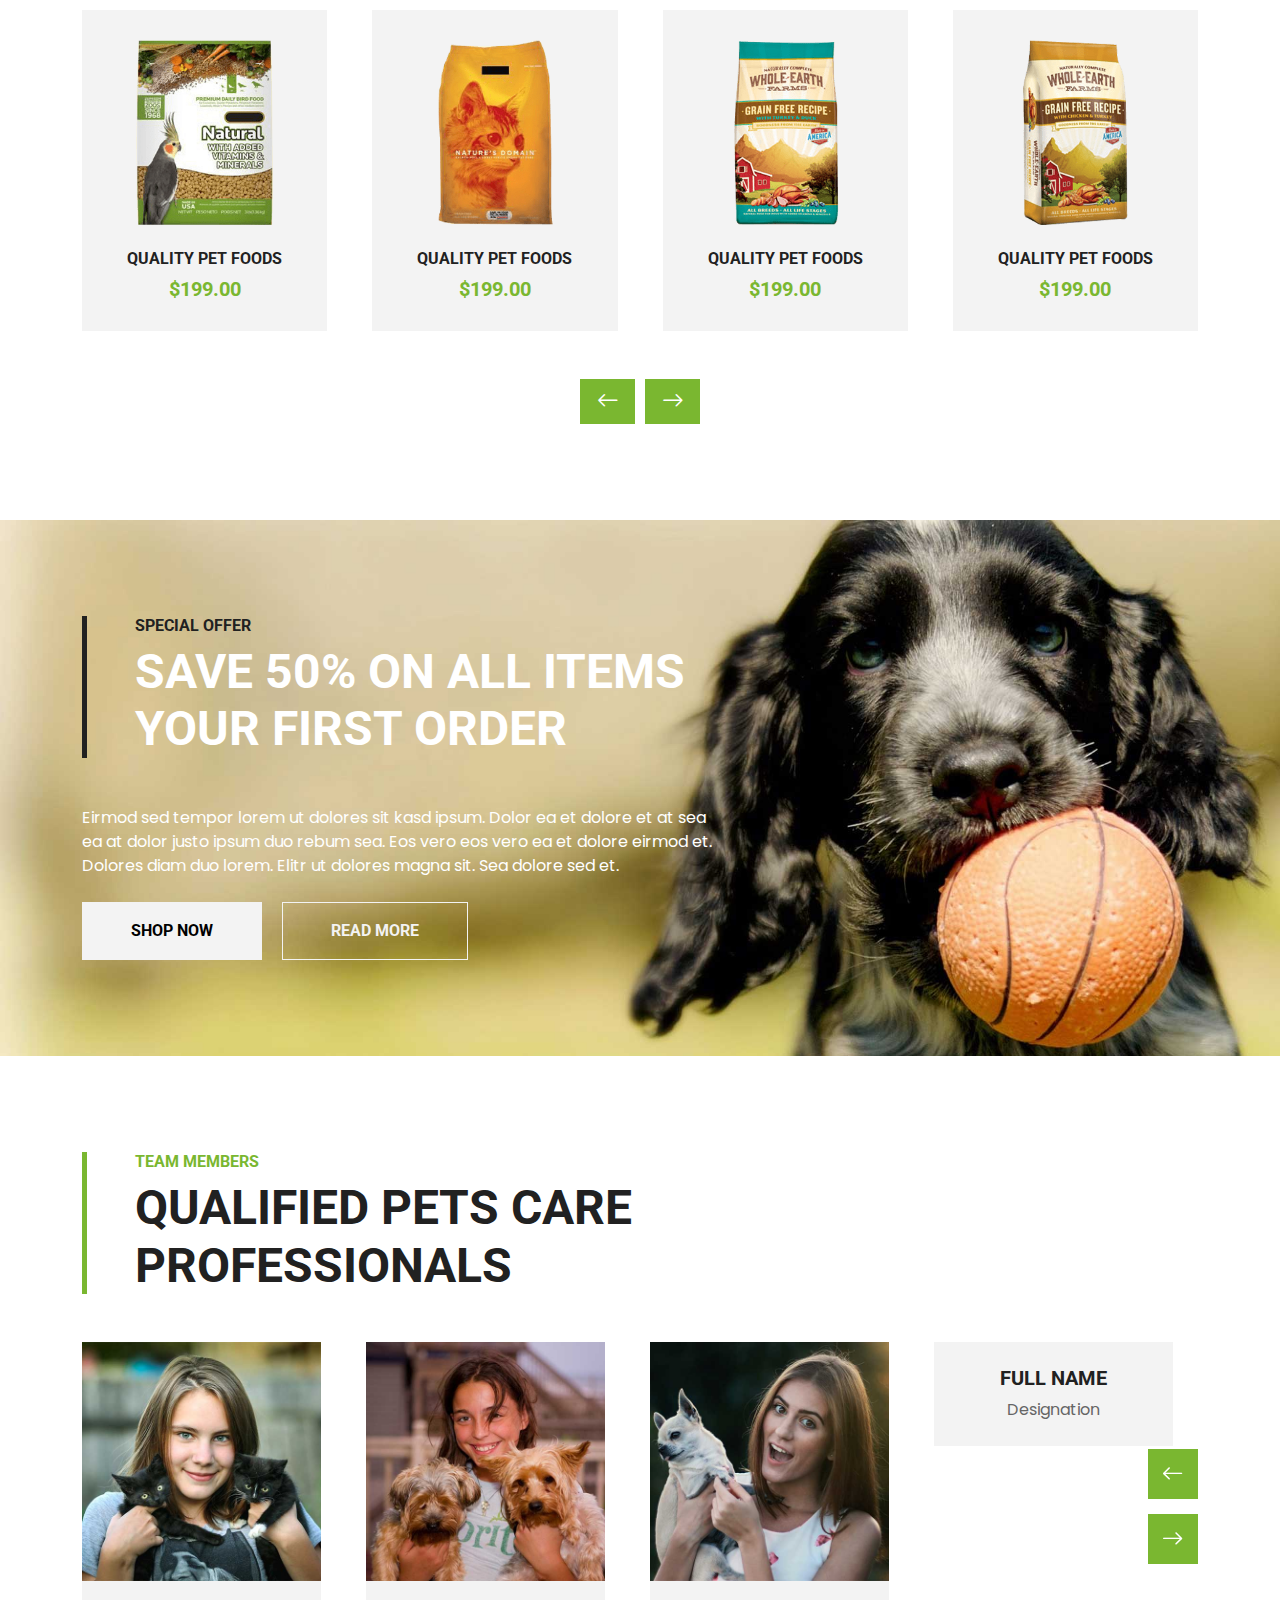
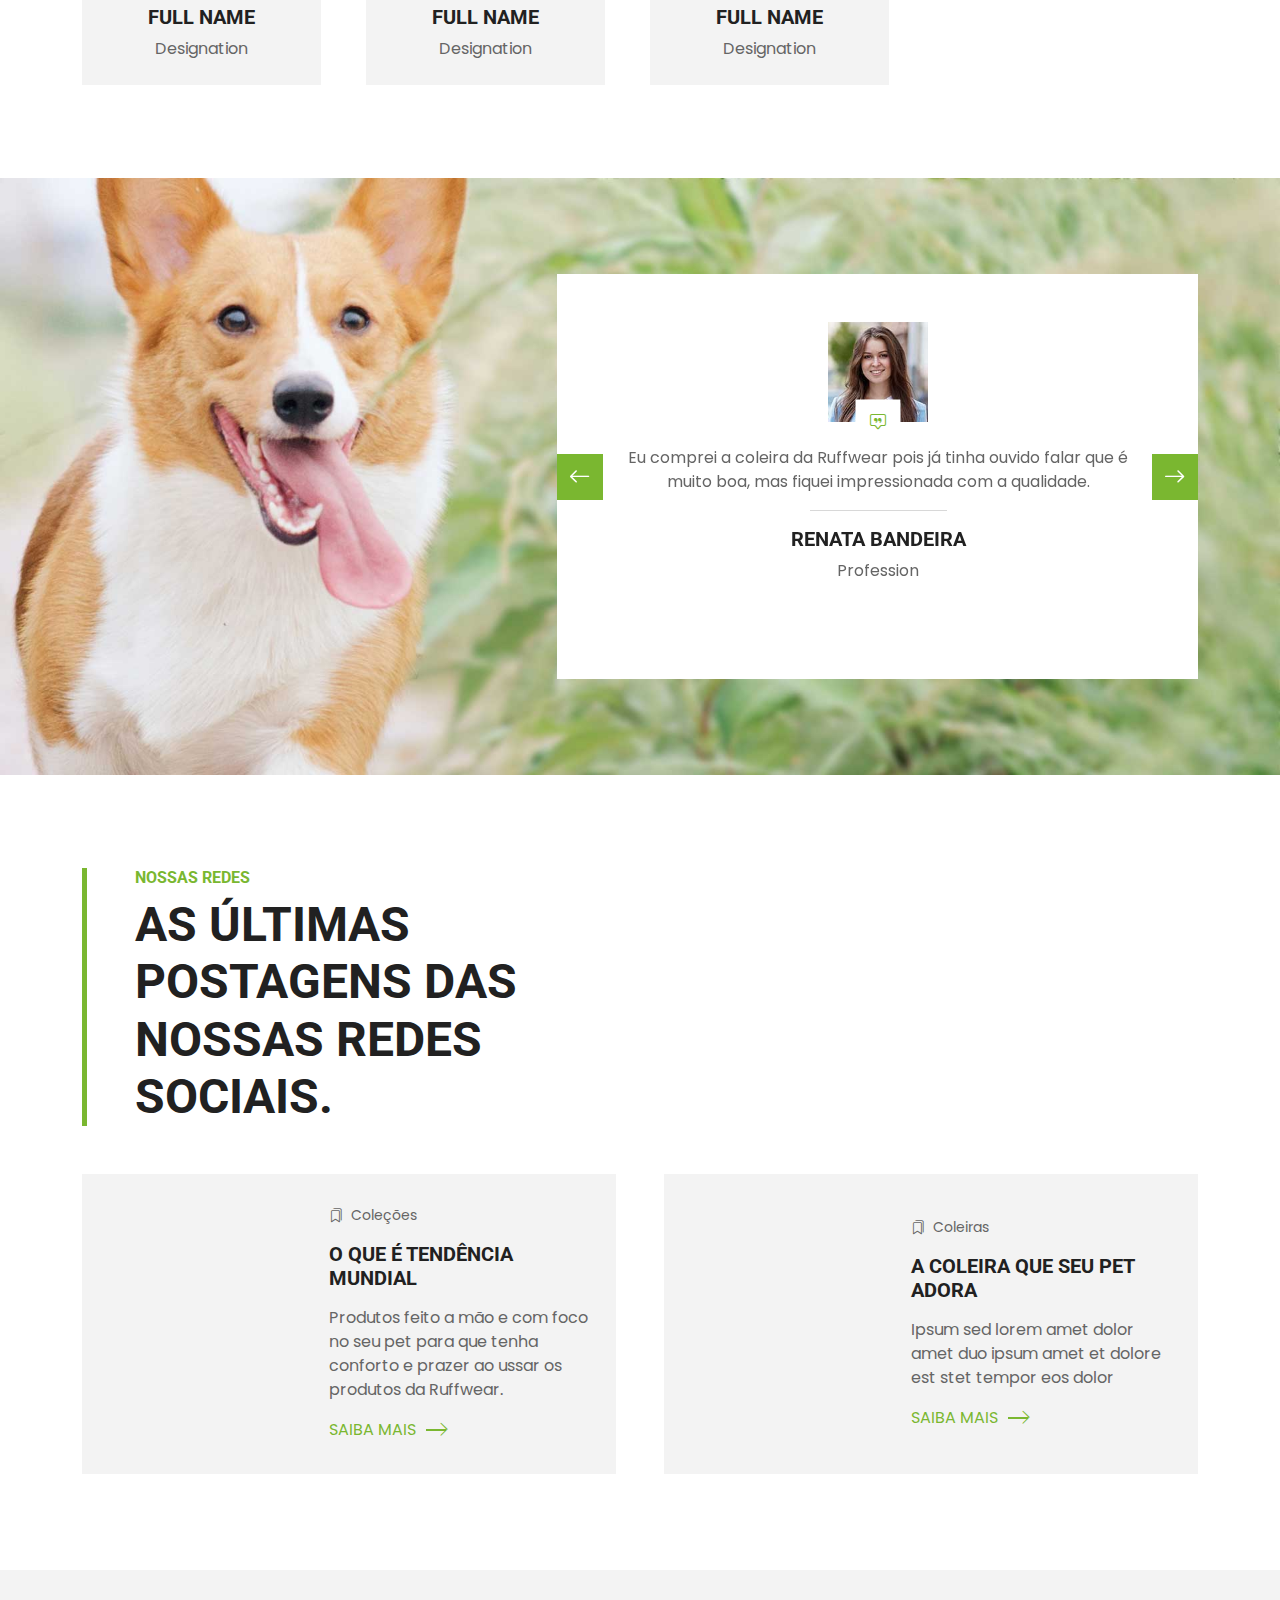
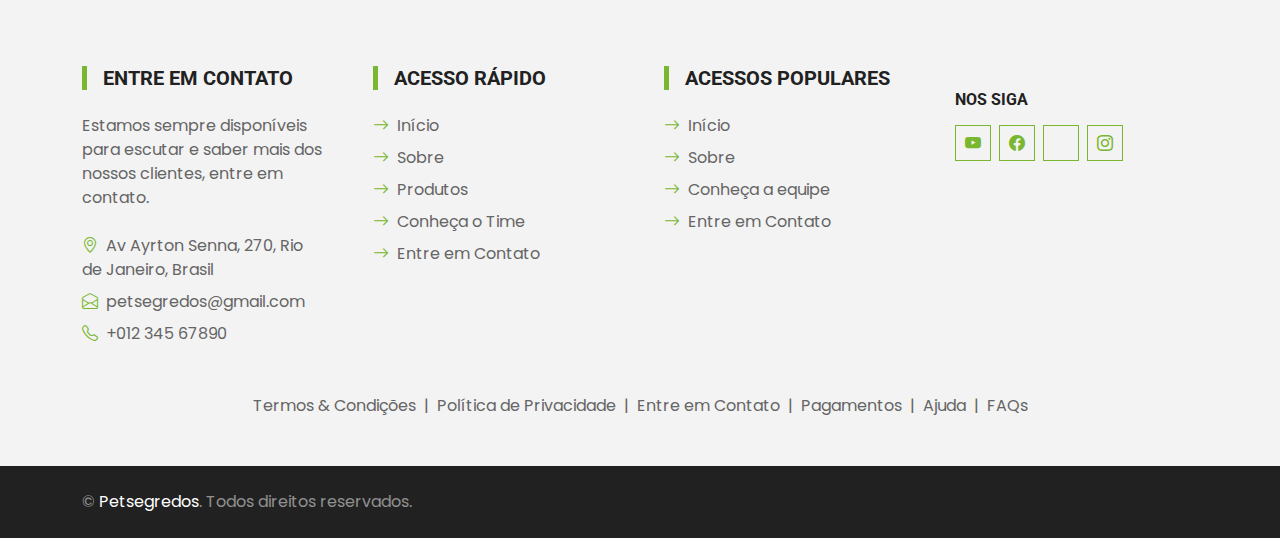
==== commit ca3927d2: ":books: tiktok and imgs" ====
--- a/index.html
+++ b/index.html
@@ -342,9 +342,9 @@
                                     <i class="bi bi-chat-square-quote text-primary"></i>
                                 </div>
                             </div>
-                            <p>Dolores sed duo clita tempor justo dolor et stet lorem kasd labore dolore lorem ipsum. At lorem lorem magna ut et, nonumy et labore et tempor diam tempor erat. Erat dolor rebum sit ipsum.</p>
+                            <p>Gosto muito de atividades ao ar livre e foi uma mudança no momento que comprei os produtos da Ruffwear, qualidade para o meu cachorro é qualidade para mim pois sei que ele está confortável e feliz.</p>
                             <hr class="w-25 mx-auto">
-                            <h5 class="text-uppercase">Client Name</h5>
+                            <h5 class="text-uppercase">Rodrigo Bastos</h5>
                             <span>Profession</span>
                         </div>
                     </div>
@@ -367,7 +367,7 @@
                     <div class="blog-item">
                         <div class="row g-0 bg-light overflow-hidden">
                             <div class="col-12 col-sm-5 h-100">
-                                <blockquote class="tiktok-embed" cite="https://www.tiktok.com/@petsegredos/video/7264038893886983430" data-video-id="7264038893886983430" data-embed-from="oembed" style="max-width: 105px;min-width: 55px;" ></blockquote>
+                                <video class="tiktok-embed" src="https://www.tiktok.com/@petsegredos/video/7264038893886983430" data-video-id="7264038893886983430" data-embed-from="oembed" style="max-width: 105px;min-width: 55px;" ></video>
                                <!--<video src="https://www.tiktok.com/embed/v2/7264038893886983430?lang=en-US&referrer=https%3A%2F%2Ffelipelx.github.io%2Fpetruffwear%2F"></video>
                             <img class="img-fluid h-100" src="img/blog-1.jpg" style="object-fit: cover;"> !-->
                             </div>
@@ -388,7 +388,7 @@
                     <div class="blog-item">
                         <div class="row g-0 bg-light overflow-hidden">
                             <div class="col-12 col-sm-5 h-100">
-                                <blockquote class="tiktok-embed" cite="https://www.tiktok.com/@petsegredos/video/7262732791396175109" data-video-id="7262732791396175109" style="max-width: 105px;min-width: 55px;" ></blockquote>
+                                <video class="tiktok-embed" src="https://www.tiktok.com/@petsegredos/video/7262732791396175109" data-video-id="7262732791396175109" style="max-width: 105px;min-width: 55px;" ></video>
                                 <!--<img class="img-fluid h-100" src="img/blog-2.jpg" style="object-fit: cover;">-->
                             </div>
                             <div class="col-12 col-sm-7 h-100 d-flex flex-column justify-content-center">
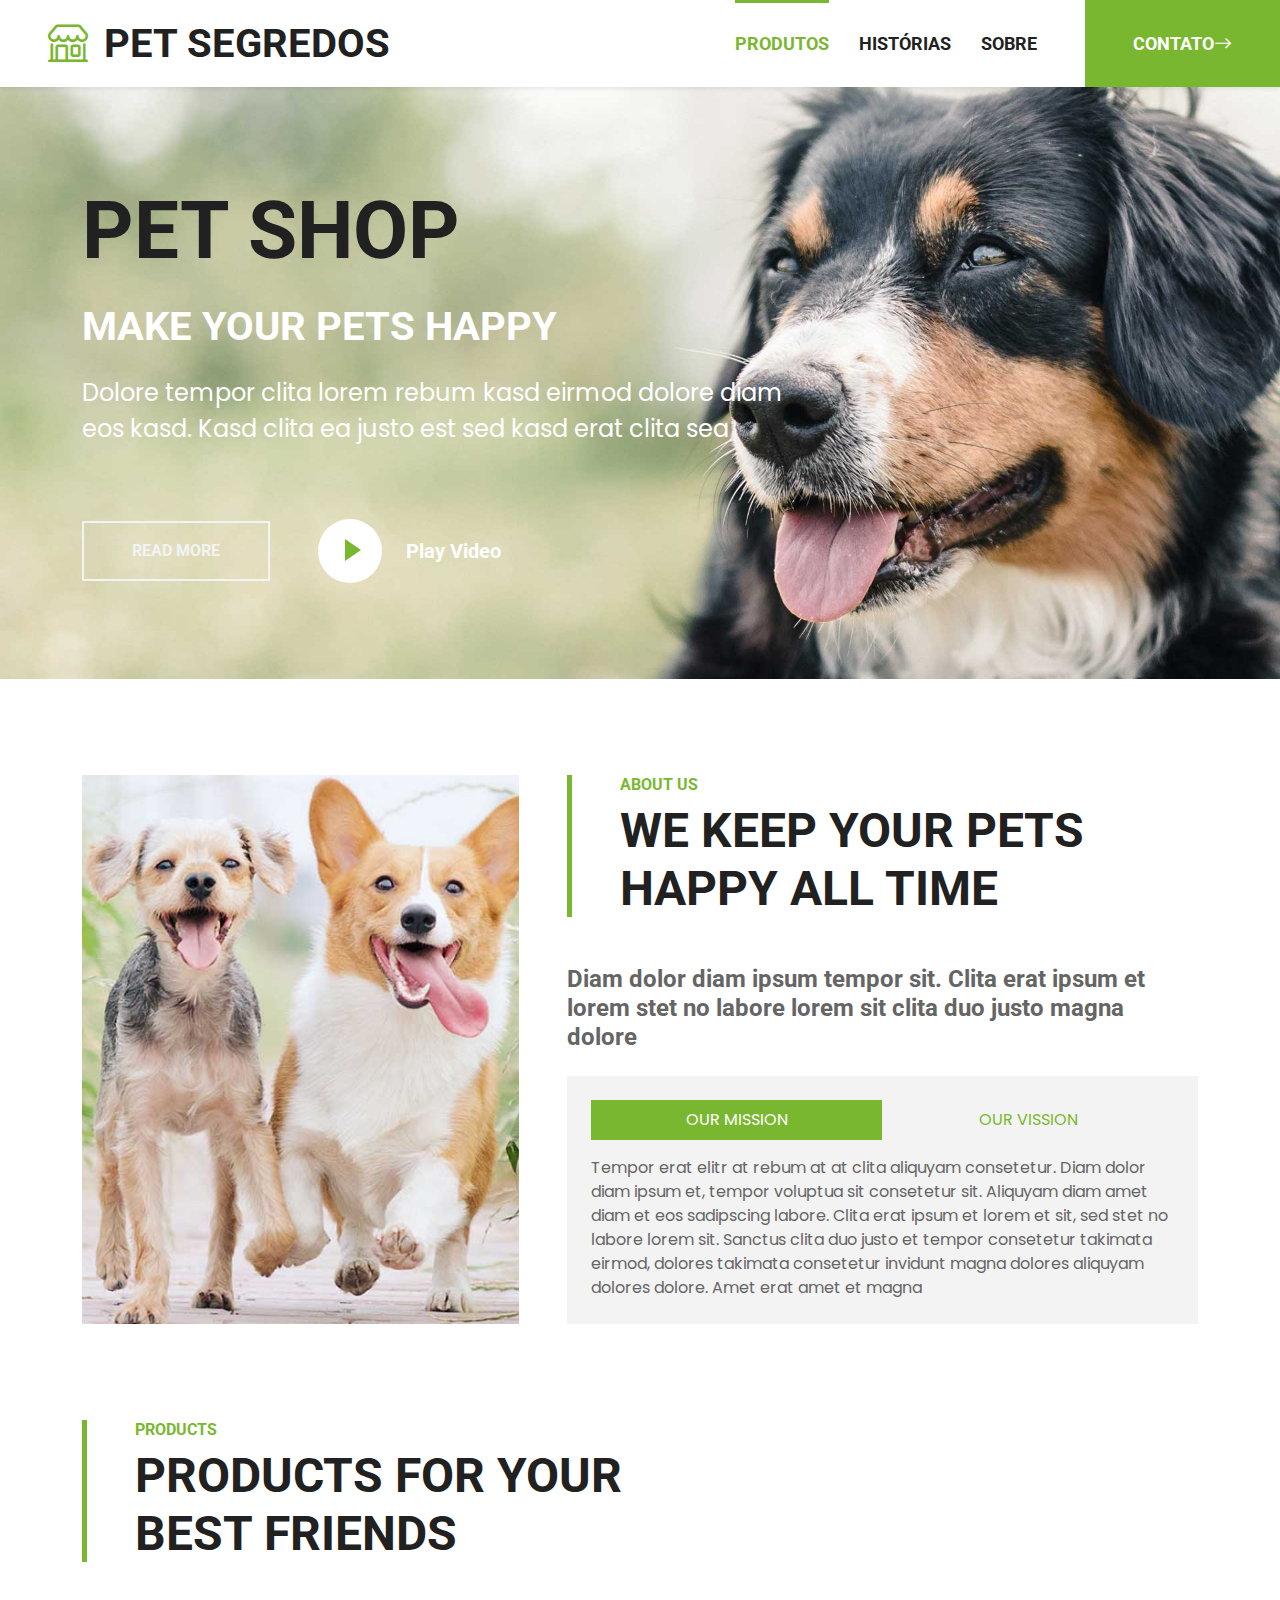
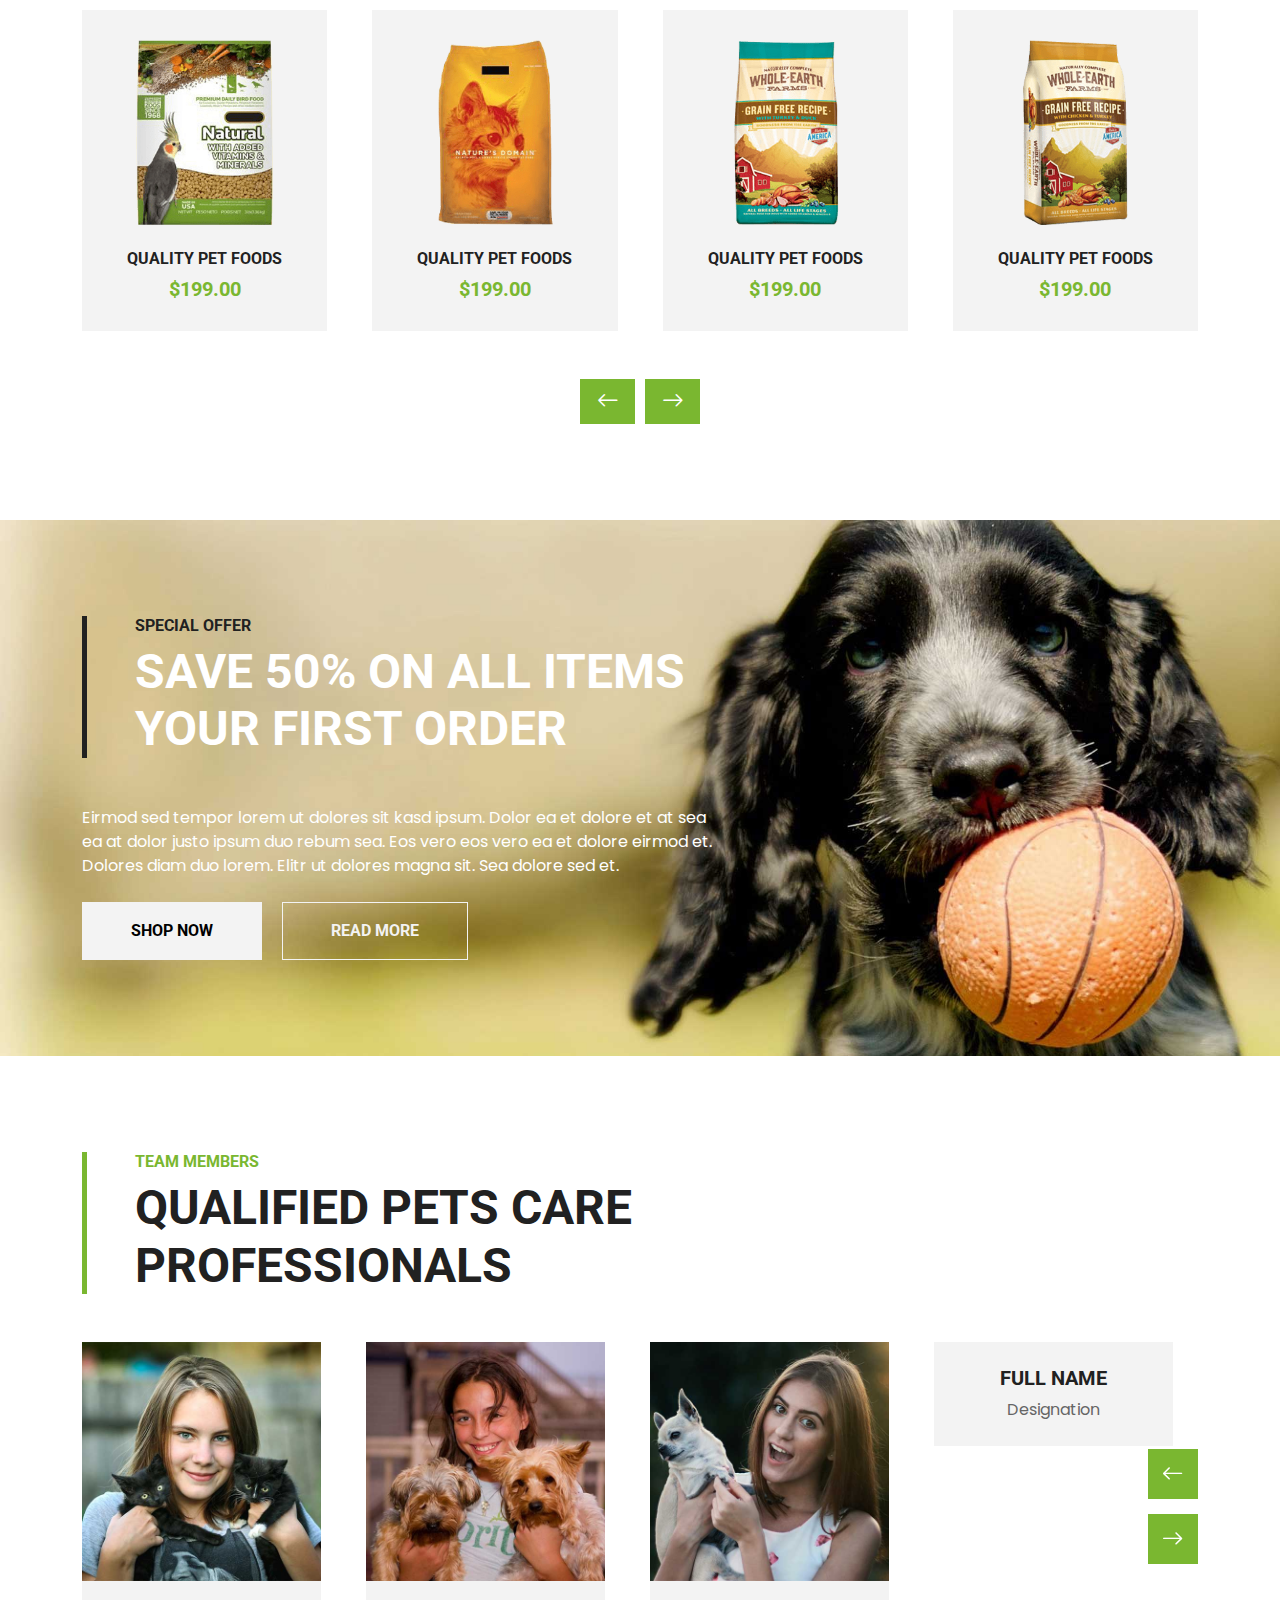
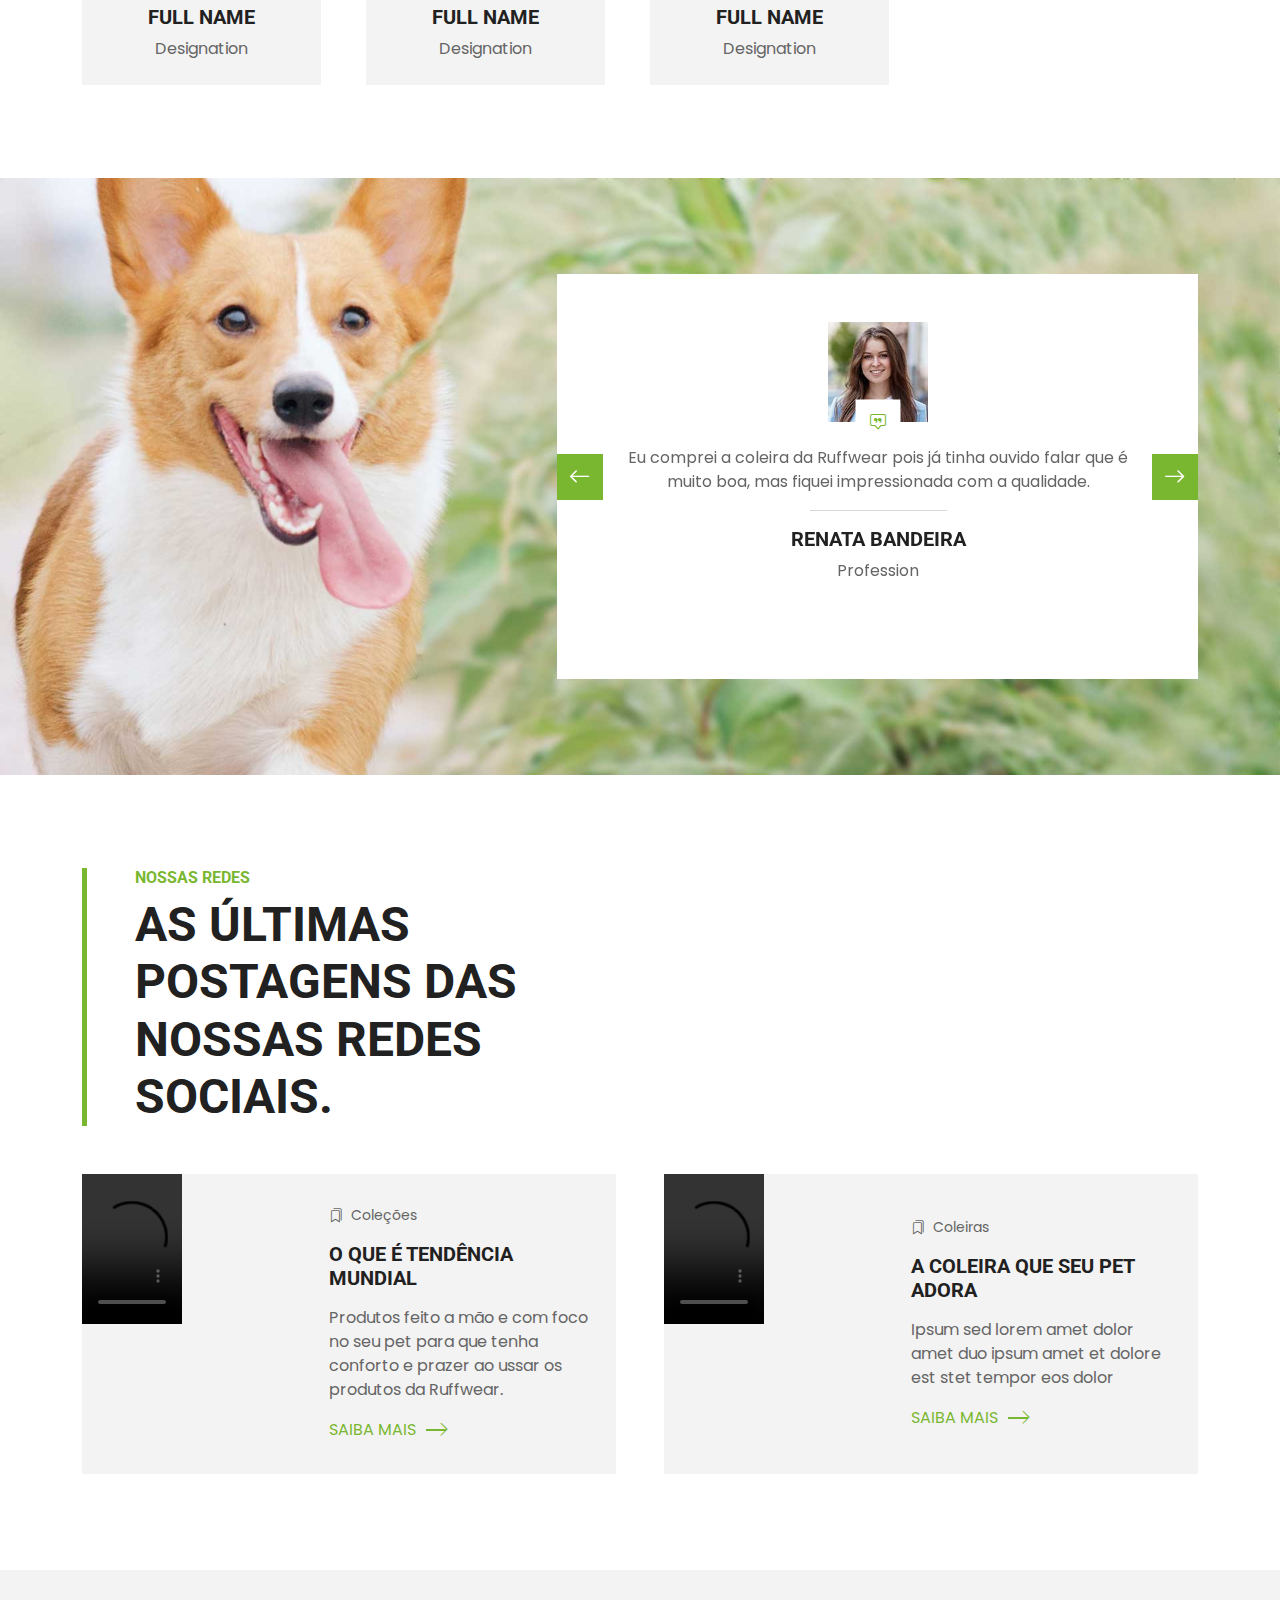
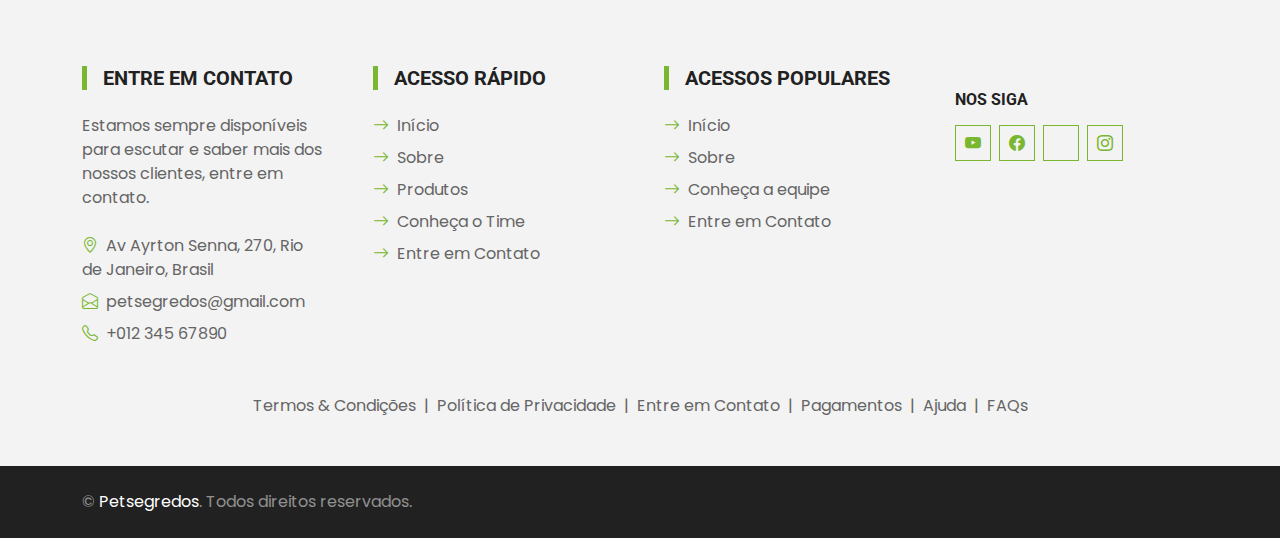
==== commit 57e731b0: ":books: videos" ====
--- a/index.html
+++ b/index.html
@@ -367,7 +367,7 @@
                     <div class="blog-item">
                         <div class="row g-0 bg-light overflow-hidden">
                             <div class="col-12 col-sm-5 h-100">
-                                <video class="tiktok-embed" src="https://www.tiktok.com/@petsegredos/video/7264038893886983430" data-video-id="7264038893886983430" data-embed-from="oembed" style="max-width: 105px;min-width: 55px;" ></video>
+                                <video autoplay width="100px" controls src="https://d3k2f0s3vqqs9o.cloudfront.net/media/49948037-4CC9-4C0A-9E6818A745C5CCC9/1C185942-D434-44E4-9A5122B3A3B07CF6/7BE70E40-DAFE-4006-90BEF392D6A11E53.mp4" ></video>
                                <!--<video src="https://www.tiktok.com/embed/v2/7264038893886983430?lang=en-US&referrer=https%3A%2F%2Ffelipelx.github.io%2Fpetruffwear%2F"></video>
                             <img class="img-fluid h-100" src="img/blog-1.jpg" style="object-fit: cover;"> !-->
                             </div>
@@ -388,7 +388,7 @@
                     <div class="blog-item">
                         <div class="row g-0 bg-light overflow-hidden">
                             <div class="col-12 col-sm-5 h-100">
-                                <video class="tiktok-embed" src="https://www.tiktok.com/@petsegredos/video/7262732791396175109" data-video-id="7262732791396175109" style="max-width: 105px;min-width: 55px;" ></video>
+                                <video autoplay width="100px" controls src="https://d3k2f0s3vqqs9o.cloudfront.net/media/49948037-4CC9-4C0A-9E6818A745C5CCC9/44CF8E4F-8341-4FEF-AB0A0B86A92037E4/7DCA1F64-6196-4946-A9C5F300B58DF24D.mp4" ></video>
                                 <!--<img class="img-fluid h-100" src="img/blog-2.jpg" style="object-fit: cover;">-->
                             </div>
                             <div class="col-12 col-sm-7 h-100 d-flex flex-column justify-content-center">
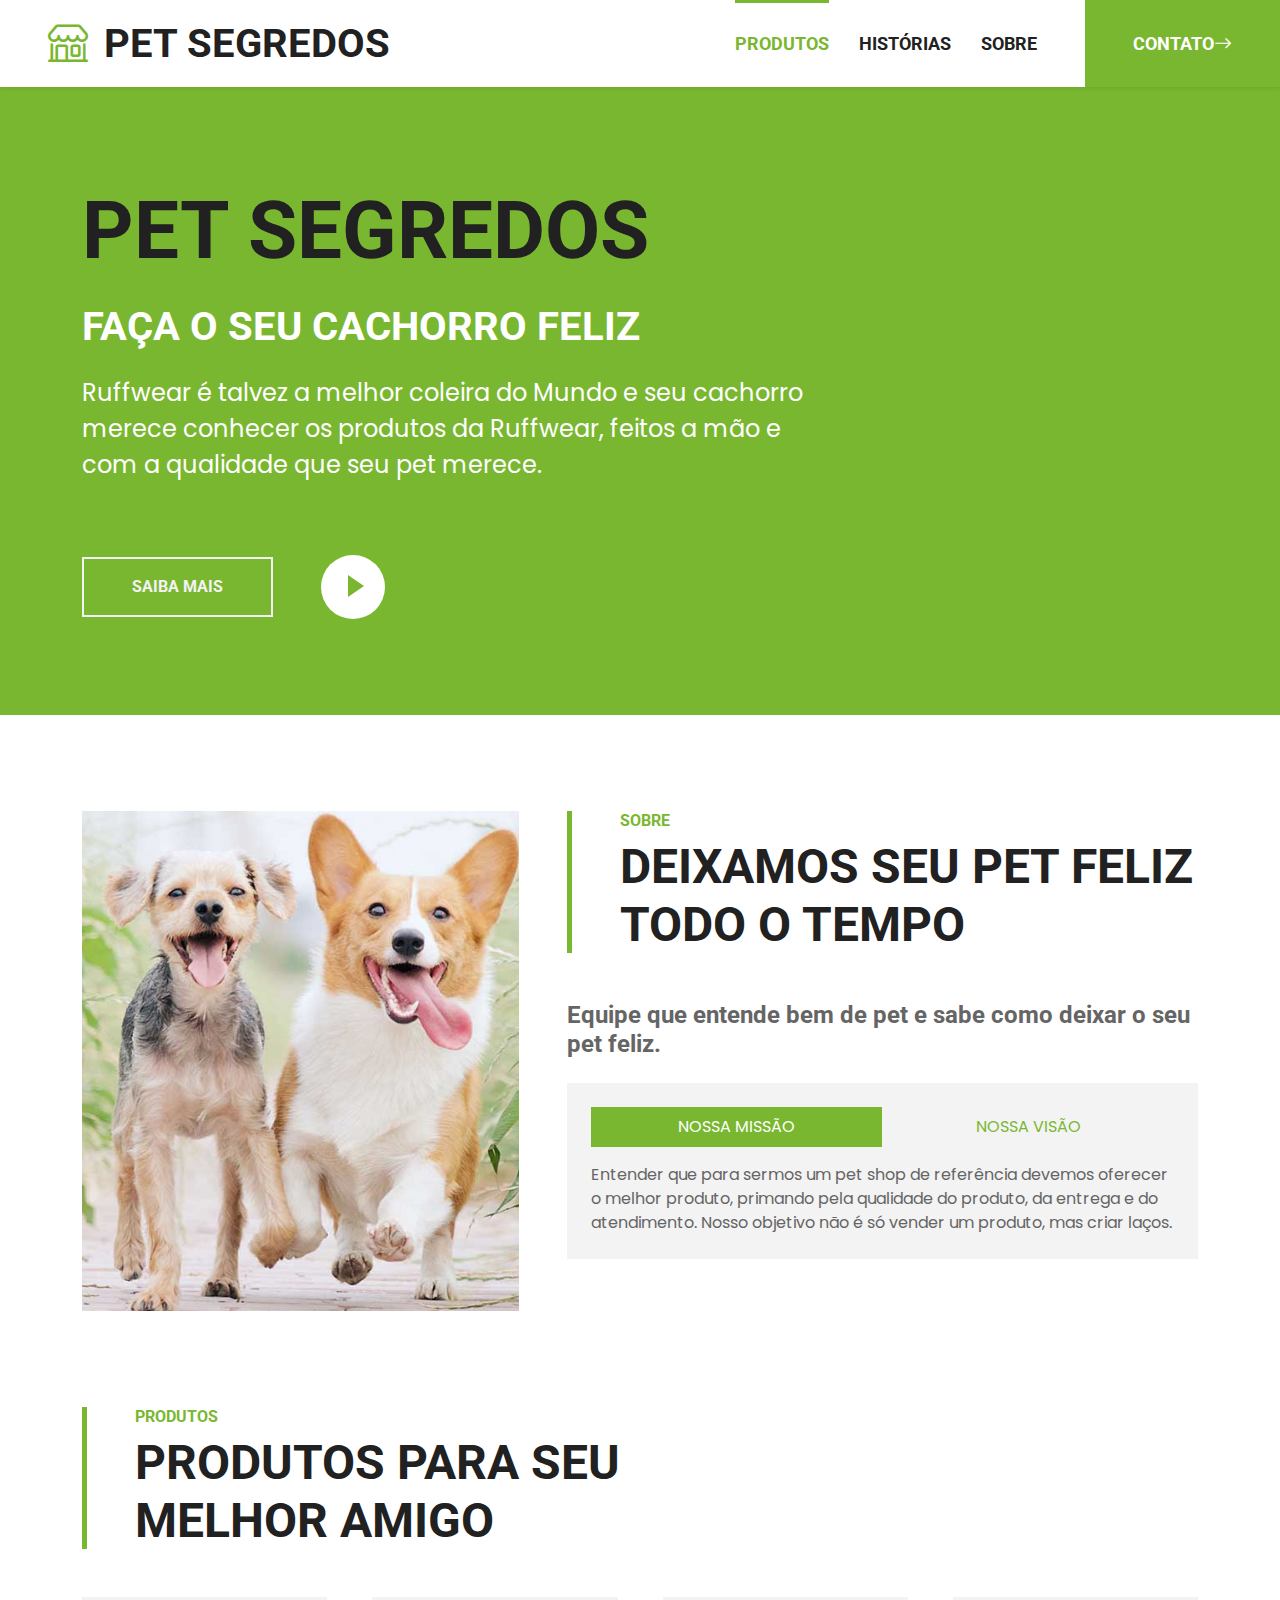
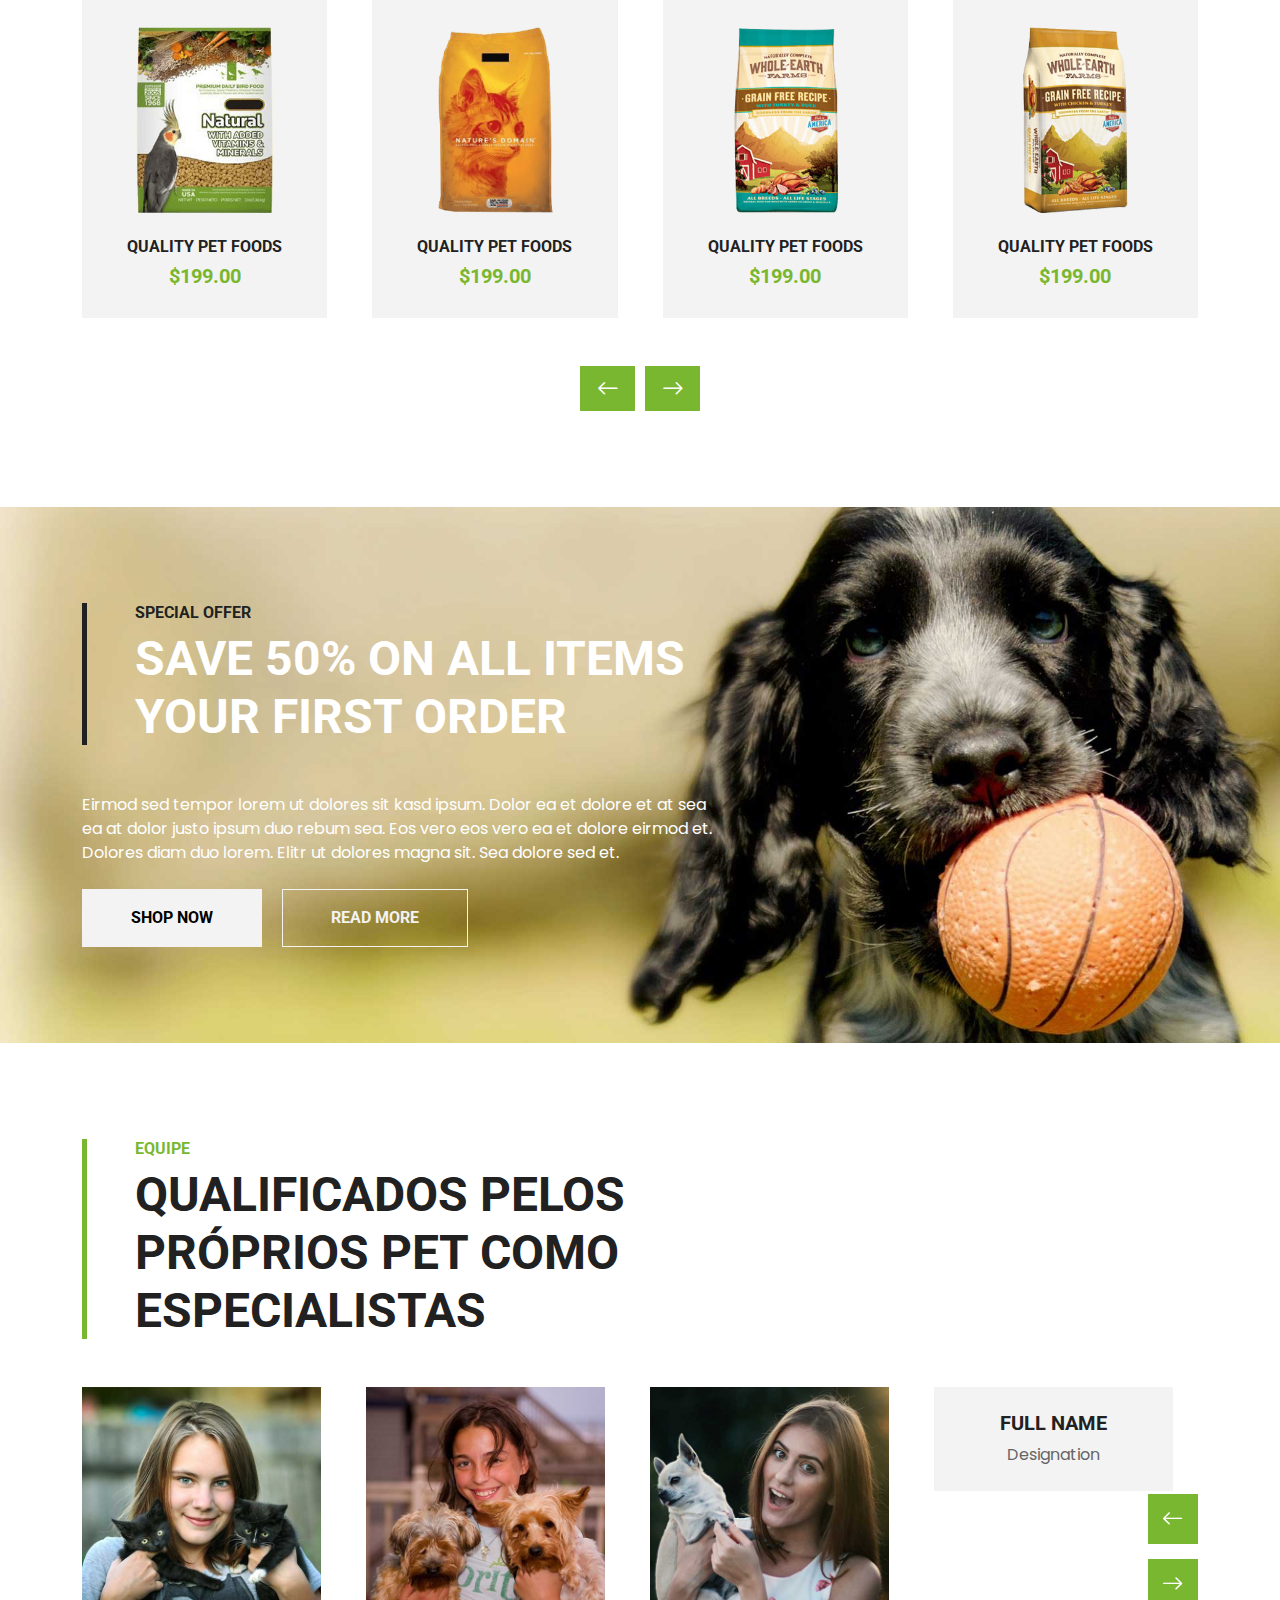
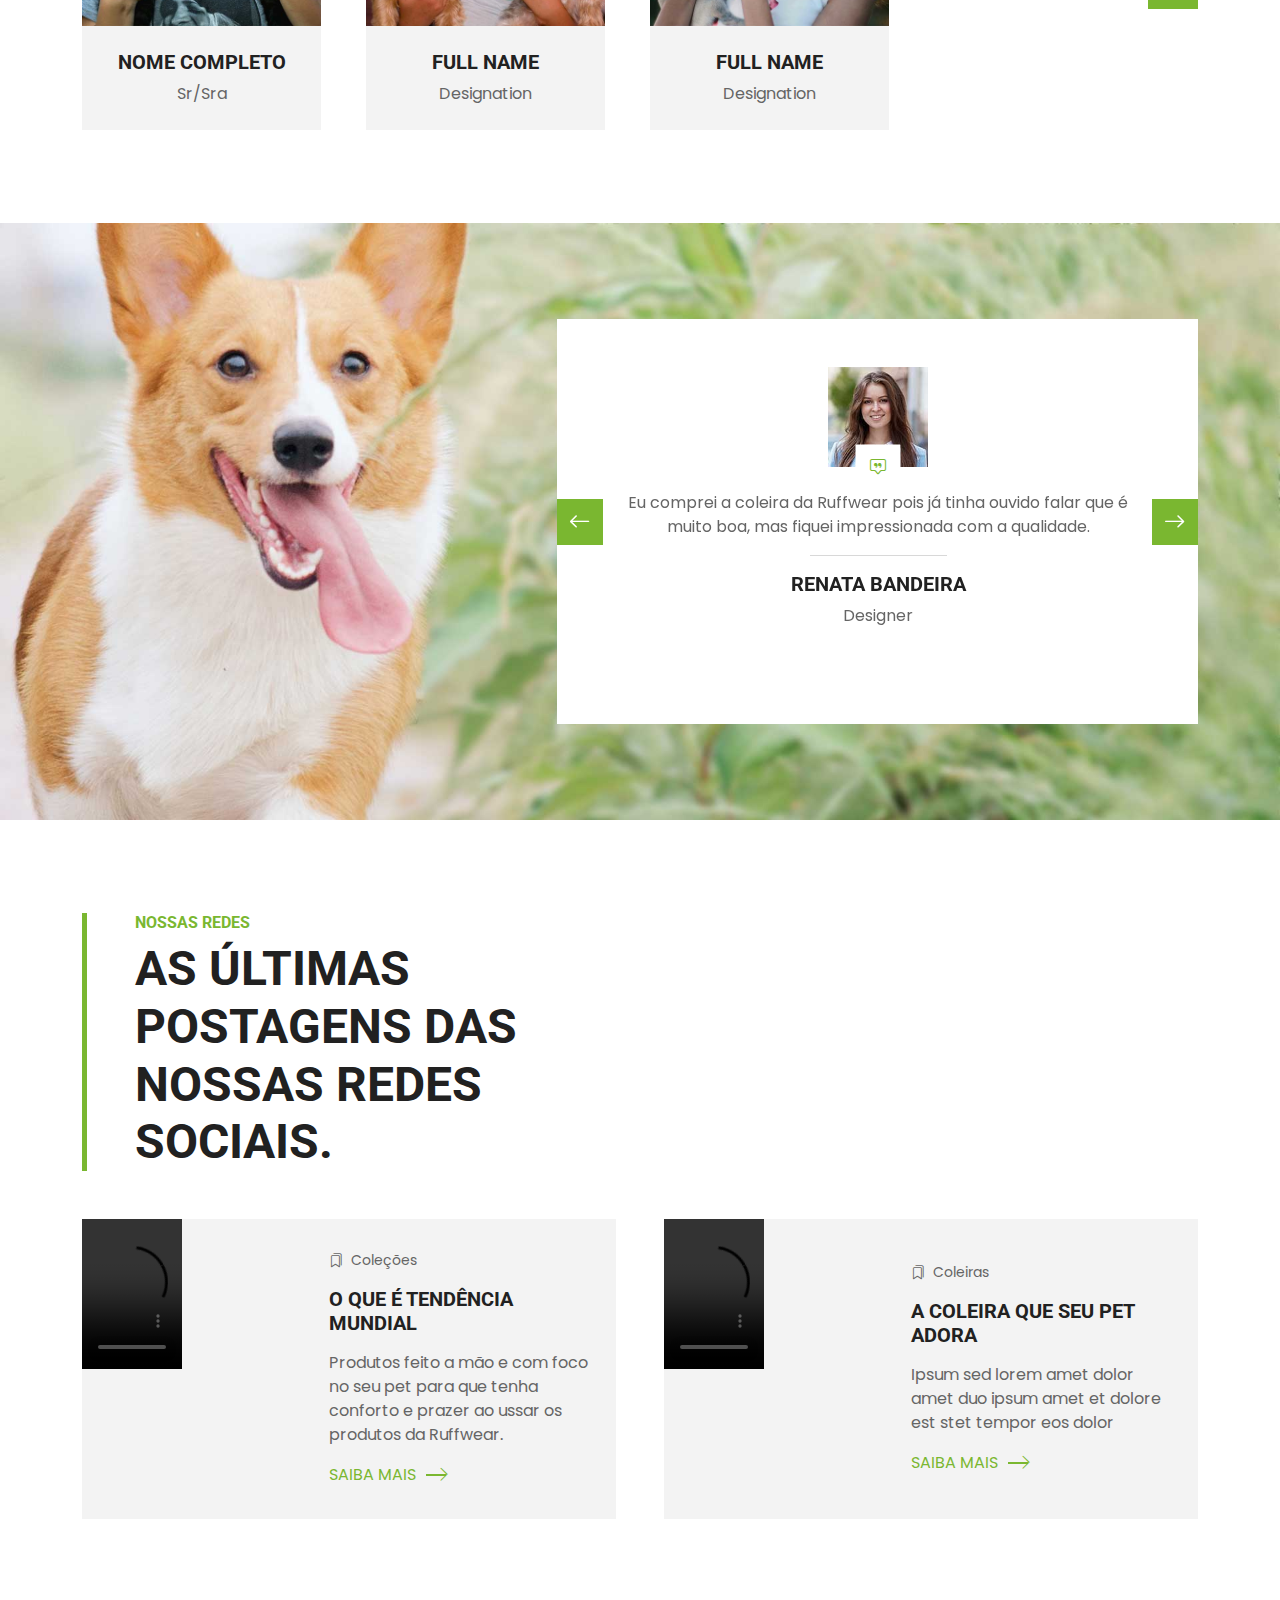
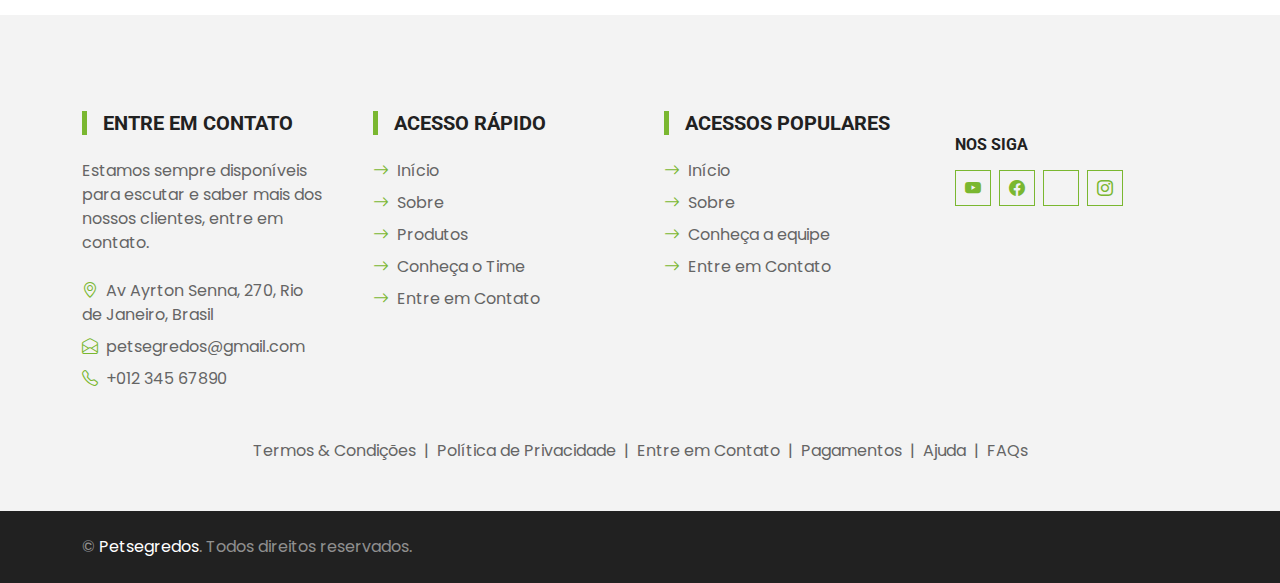
==== commit 2a2b6eb0: ":apple: still translating" ====
--- a/index.html
+++ b/index.html
@@ -56,16 +56,15 @@
         <div class="container py-5">
             <div class="row justify-content-start">
                 <div class="col-lg-8 text-center text-lg-start">
-                    <h1 class="display-1 text-uppercase text-dark mb-lg-4">Pet Shop</h1>
-                    <h1 class="text-uppercase text-white mb-lg-4">Make Your Pets Happy</h1>
-                    <p class="fs-4 text-white mb-lg-4">Dolore tempor clita lorem rebum kasd eirmod dolore diam eos kasd. Kasd clita ea justo est sed kasd erat clita sea</p>
+                    <h1 class="display-1 text-uppercase text-dark mb-lg-4">Pet Segredos</h1>
+                    <h1 class="text-uppercase text-white mb-lg-4">Faça o seu cachorro feliz</h1>
+                    <p class="fs-4 text-white mb-lg-4">Ruffwear é talvez a melhor coleira do Mundo e seu cachorro merece conhecer os produtos da Ruffwear, feitos a mão e com a qualidade que seu pet merece.</p>
                     <div class="d-flex align-items-center justify-content-center justify-content-lg-start pt-5">
-                        <a href="" class="btn btn-outline-light border-2 py-md-3 px-md-5 me-5">Read More</a>
+                        <a href="" class="btn btn-outline-light border-2 py-md-3 px-md-5 me-5">Saiba Mais</a>
                         <button type="button" class="btn-play" data-bs-toggle="modal"
-                            data-src="https://www.youtube.com/embed/DWRcNpR6Kdc" data-bs-target="#videoModal">
-                            <span></span>
+                            data-src="https://d3k2f0s3vqqs9o.cloudfront.net/media/49948037-4CC9-4C0A-9E6818A745C5CCC9/44CF8E4F-8341-4FEF-AB0A0B86A92037E4/7DCA1F64-6196-4946-A9C5F300B58DF24D.mp4" data-bs-target="#videoModal">
+                            <span></span> 
                         </button>
-                        <h5 class="font-weight-normal text-white m-0 ms-4 d-none d-sm-block">Play Video</h5>
                     </div>
                 </div>
             </div>
@@ -79,14 +78,12 @@
         <div class="modal-dialog">
             <div class="modal-content rounded-0">
                 <div class="modal-header">
-                    <h5 class="modal-title" id="exampleModalLabel">Youtube Video</h5>
                     <button type="button" class="btn-close" data-bs-dismiss="modal" aria-label="Close"></button>
                 </div>
                 <div class="modal-body">
                     <!-- 16:9 aspect ratio -->
                     <div class="ratio ratio-16x9">
-                        <iframe class="embed-responsive-item" src="" id="video" allowfullscreen allowscriptaccess="always"
-                            allow="autoplay"></iframe>
+                        <iframe class="embed-responsive-item" src="" id="video" allowfullscreen allowscriptaccess="always"></iframe>
                     </div>
                 </div>
             </div>
@@ -106,29 +103,29 @@
                 </div>
                 <div class="col-lg-7">
                     <div class="border-start border-5 border-primary ps-5 mb-5">
-                        <h6 class="text-primary text-uppercase">About Us</h6>
-                        <h1 class="display-5 text-uppercase mb-0">We Keep Your Pets Happy All Time</h1>
-                    </div>
-                    <h4 class="text-body mb-4">Diam dolor diam ipsum tempor sit. Clita erat ipsum et lorem stet no labore lorem sit clita duo justo magna dolore</h4>
+                        <h6 class="text-primary text-uppercase">Sobre</h6>
+                        <h1 class="display-5 text-uppercase mb-0">Deixamos seu pet feliz todo o tempo</h1>
+                    </div>
+                    <h4 class="text-body mb-4">Equipe que entende bem de pet e sabe como deixar o seu pet feliz.</h4>
                     <div class="bg-light p-4">
                         <ul class="nav nav-pills justify-content-between mb-3" id="pills-tab" role="tablist">
                             <li class="nav-item w-50" role="presentation">
                                 <button class="nav-link text-uppercase w-100 active" id="pills-1-tab" data-bs-toggle="pill"
                                     data-bs-target="#pills-1" type="button" role="tab" aria-controls="pills-1"
-                                    aria-selected="true">Our Mission</button>
+                                    aria-selected="true">Nossa Missão</button>
                             </li>
                             <li class="nav-item w-50" role="presentation">
                                 <button class="nav-link text-uppercase w-100" id="pills-2-tab" data-bs-toggle="pill"
                                     data-bs-target="#pills-2" type="button" role="tab" aria-controls="pills-2"
-                                    aria-selected="false">Our Vission</button>
+                                    aria-selected="false">Nossa Visão</button>
                             </li>
                         </ul>
                         <div class="tab-content" id="pills-tabContent">
                             <div class="tab-pane fade show active" id="pills-1" role="tabpanel" aria-labelledby="pills-1-tab">
-                                <p class="mb-0">Tempor erat elitr at rebum at at clita aliquyam consetetur. Diam dolor diam ipsum et, tempor voluptua sit consetetur sit. Aliquyam diam amet diam et eos sadipscing labore. Clita erat ipsum et lorem et sit, sed stet no labore lorem sit. Sanctus clita duo justo et tempor consetetur takimata eirmod, dolores takimata consetetur invidunt magna dolores aliquyam dolores dolore. Amet erat amet et magna</p>
+                                <p class="mb-0">Entender que para sermos um pet shop de referência devemos oferecer o melhor produto, primando pela qualidade do produto, da entrega e do atendimento. Nosso objetivo não é só vender um produto, mas criar laços.</p>
                             </div>
                             <div class="tab-pane fade" id="pills-2" role="tabpanel" aria-labelledby="pills-2-tab">
-                                <p class="mb-0">Tempor erat elitr at rebum at at clita aliquyam consetetur. Diam dolor diam ipsum et, tempor voluptua sit consetetur sit. Aliquyam diam amet diam et eos sadipscing labore. Clita erat ipsum et lorem et sit, sed stet no labore lorem sit. Sanctus clita duo justo et tempor consetetur takimata eirmod, dolores takimata consetetur invidunt magna dolores aliquyam dolores dolore. Amet erat amet et magna</p>
+                                <p class="mb-0">Sermos a marca número 1 em produtos para pet de todos os tamanhos tendo como prioridade a qualidade dos produtos. A Pet Segredos está associado com a Ruffwear para trazer ao Brasil o que existe de melhor e mais premiado no mercado internacional.</p>
                             </div>
                         </div>
                     </div>
@@ -137,12 +134,13 @@
         </div>
     </div>
     <!-- About End -->
+
     <!-- Products Start -->
     <div class="container-fluid py-5">
         <div class="container">
             <div class="border-start border-5 border-primary ps-5 mb-5" style="max-width: 600px;">
-                <h6 class="text-primary text-uppercase">Products</h6>
-                <h1 class="display-5 text-uppercase mb-0">Products For Your Best Friends</h1>
+                <h6 class="text-primary text-uppercase">Produtos</h6>
+                <h1 class="display-5 text-uppercase mb-0">Produtos Para Seu Melhor Amigo</h1>
             </div>
             <div class="owl-carousel product-carousel">
                 <div class="pb-5">
@@ -227,8 +225,8 @@
     <div class="container-fluid py-5">
         <div class="container">
             <div class="border-start border-5 border-primary ps-5 mb-5" style="max-width: 600px;">
-                <h6 class="text-primary text-uppercase">Team Members</h6>
-                <h1 class="display-5 text-uppercase mb-0">Qualified Pets Care Professionals</h1>
+                <h6 class="text-primary text-uppercase">Equipe</h6>
+                <h1 class="display-5 text-uppercase mb-0">Qualificados pelos próprios pet como especialistas</h1>
             </div>
             <div class="owl-carousel team-carousel position-relative" style="padding-right: 25px;">
                 <div class="team-item">
@@ -243,8 +241,8 @@
                         </div>
                     </div>
                     <div class="bg-light text-center p-4">
-                        <h5 class="text-uppercase">Full Name</h5>
-                        <p class="m-0">Designation</p>
+                        <h5 class="text-uppercase">Nome Completo</h5>
+                        <p class="m-0">Sr/Sra</p>
                     </div>
                 </div>
                 <div class="team-item">
@@ -315,7 +313,6 @@
         </div>
     </div>
     <!-- Team End -->
-
 
     <!-- Testimonial Start -->
     <div class="container-fluid bg-testimonial py-5" style="margin: 45px 0;">
@@ -333,7 +330,7 @@
                             <p>Eu comprei a coleira da Ruffwear pois já tinha ouvido falar que é muito boa, mas fiquei impressionada com a qualidade.</p>
                             <hr class="w-25 mx-auto">
                             <h5 class="text-uppercase">Renata Bandeira</h5>
-                            <span>Profession</span>
+                            <span>Designer</span>
                         </div>
                         <div class="testimonial-item text-center">
                             <div class="position-relative mb-4">
@@ -345,7 +342,7 @@
                             <p>Gosto muito de atividades ao ar livre e foi uma mudança no momento que comprei os produtos da Ruffwear, qualidade para o meu cachorro é qualidade para mim pois sei que ele está confortável e feliz.</p>
                             <hr class="w-25 mx-auto">
                             <h5 class="text-uppercase">Rodrigo Bastos</h5>
-                            <span>Profession</span>
+                            <span>Empresário</span>
                         </div>
                     </div>
                 </div>
--- a/css/style.css
+++ b/css/style.css
@@ -113,7 +113,7 @@
 }
 
 .hero-header {
-    background: url(../img/hero.jpg) top right no-repeat;
+    background: url(https://d3k2f0s3vqqs9o.cloudfront.net/media/49948037-4CC9-4C0A-9E6818A745C5CCC9/02A53717-CDC6-40D9-B8367C627212EFD6/webimage-0ABB77D6-0D2D-47FC-B4CC09D5E3420355.jpg) top right no-repeat;
     background-size: cover;
 }
 
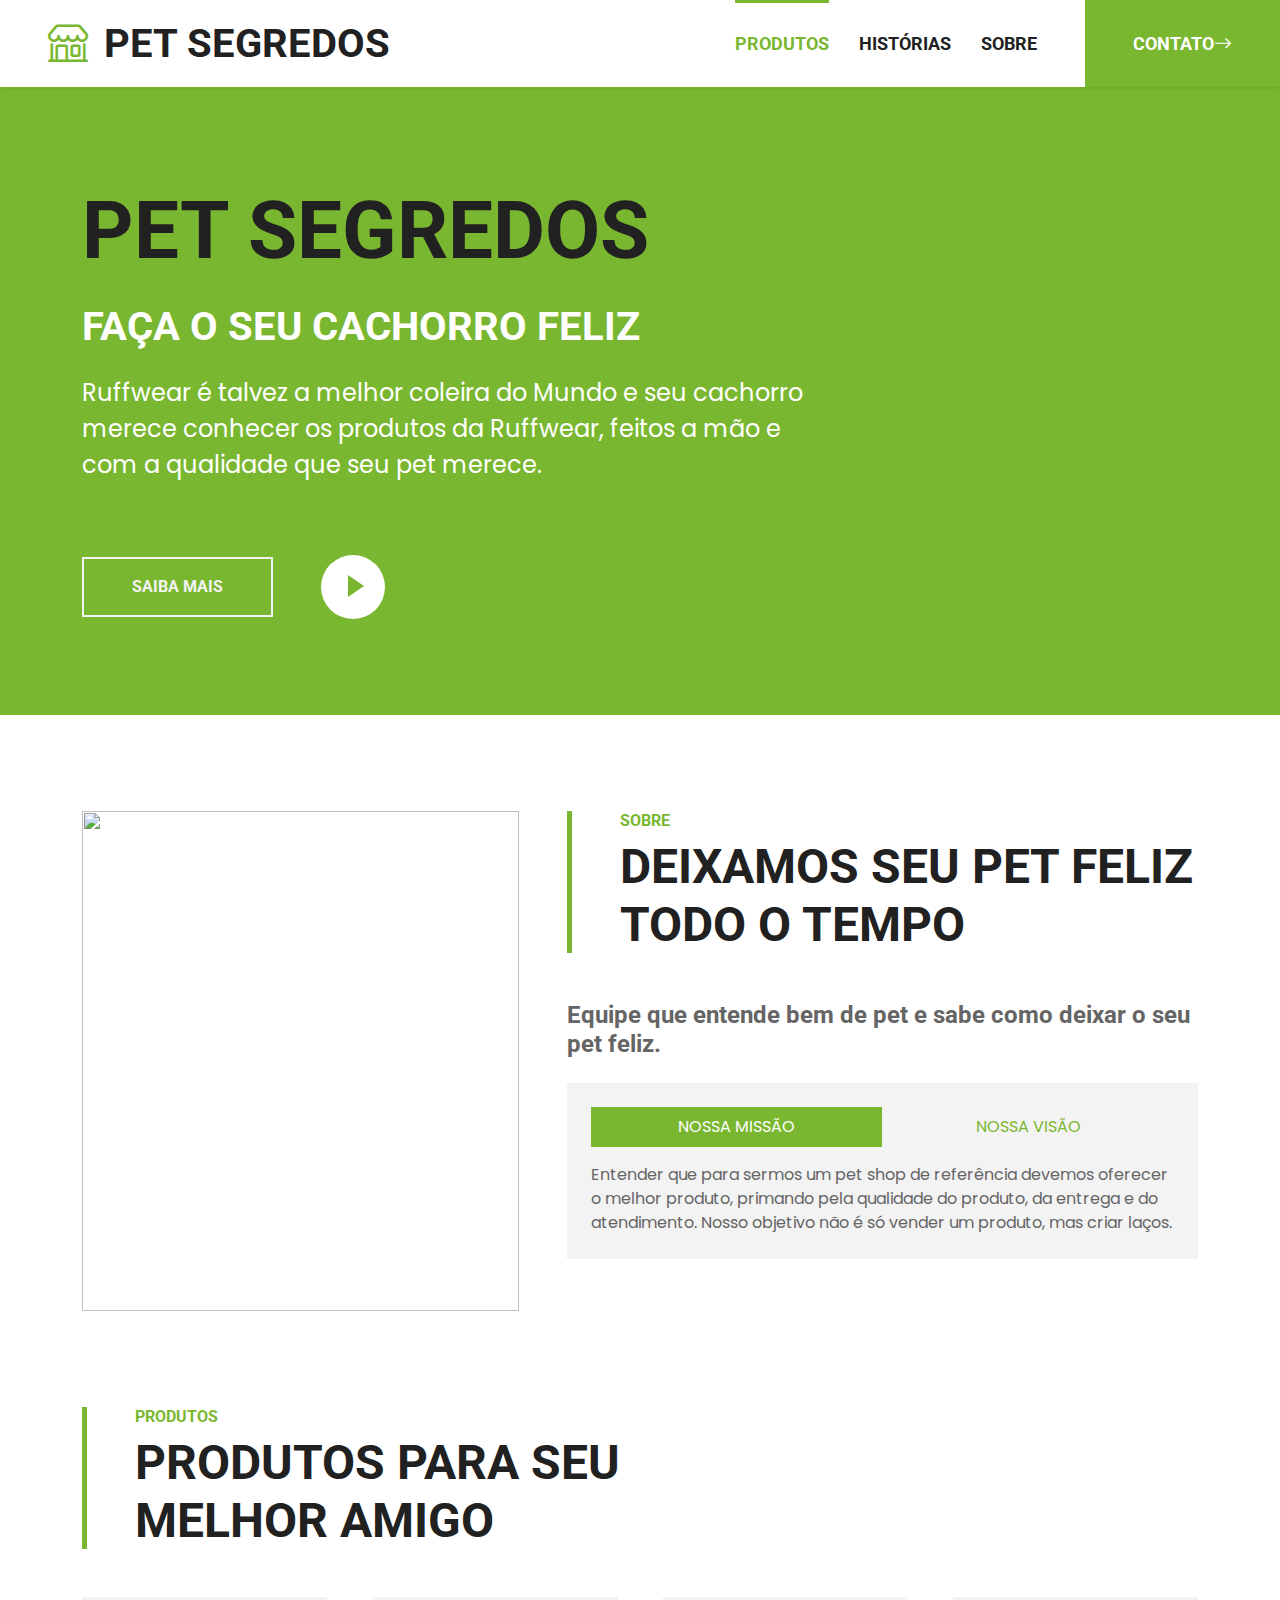
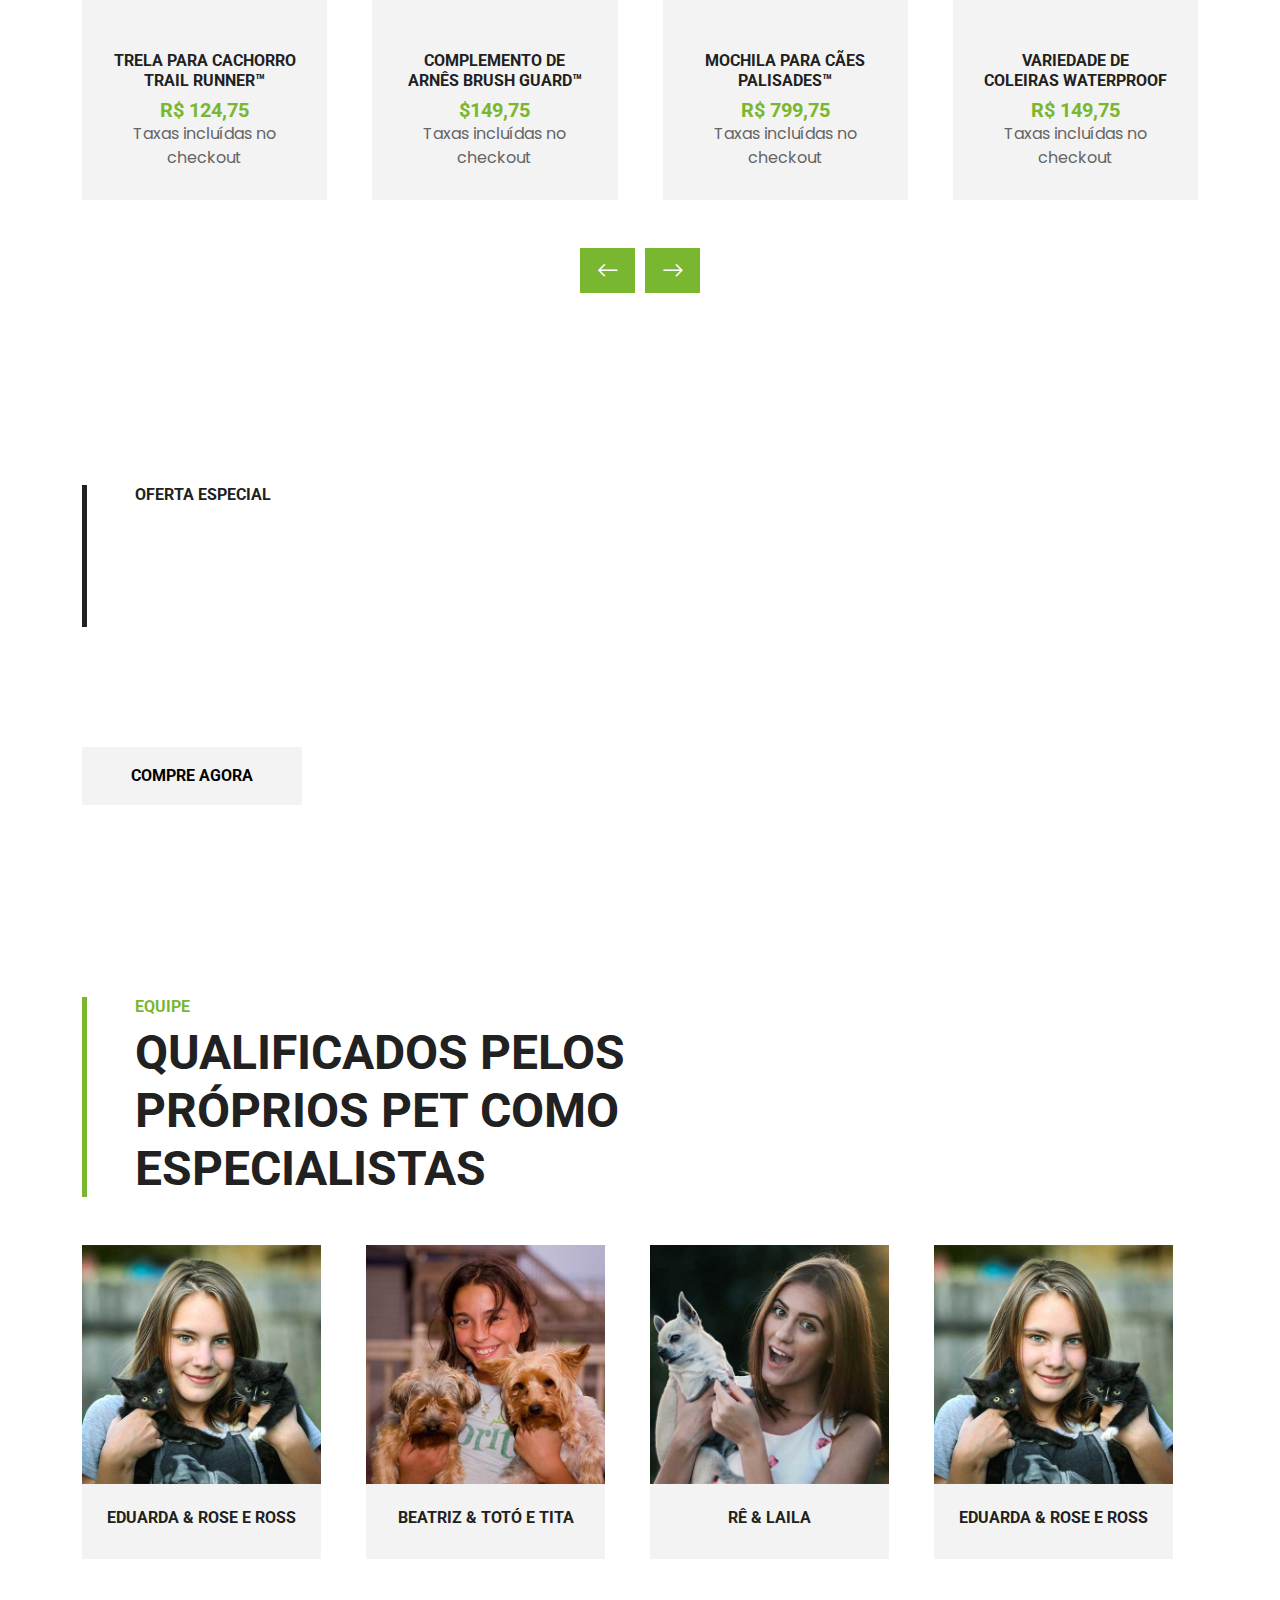
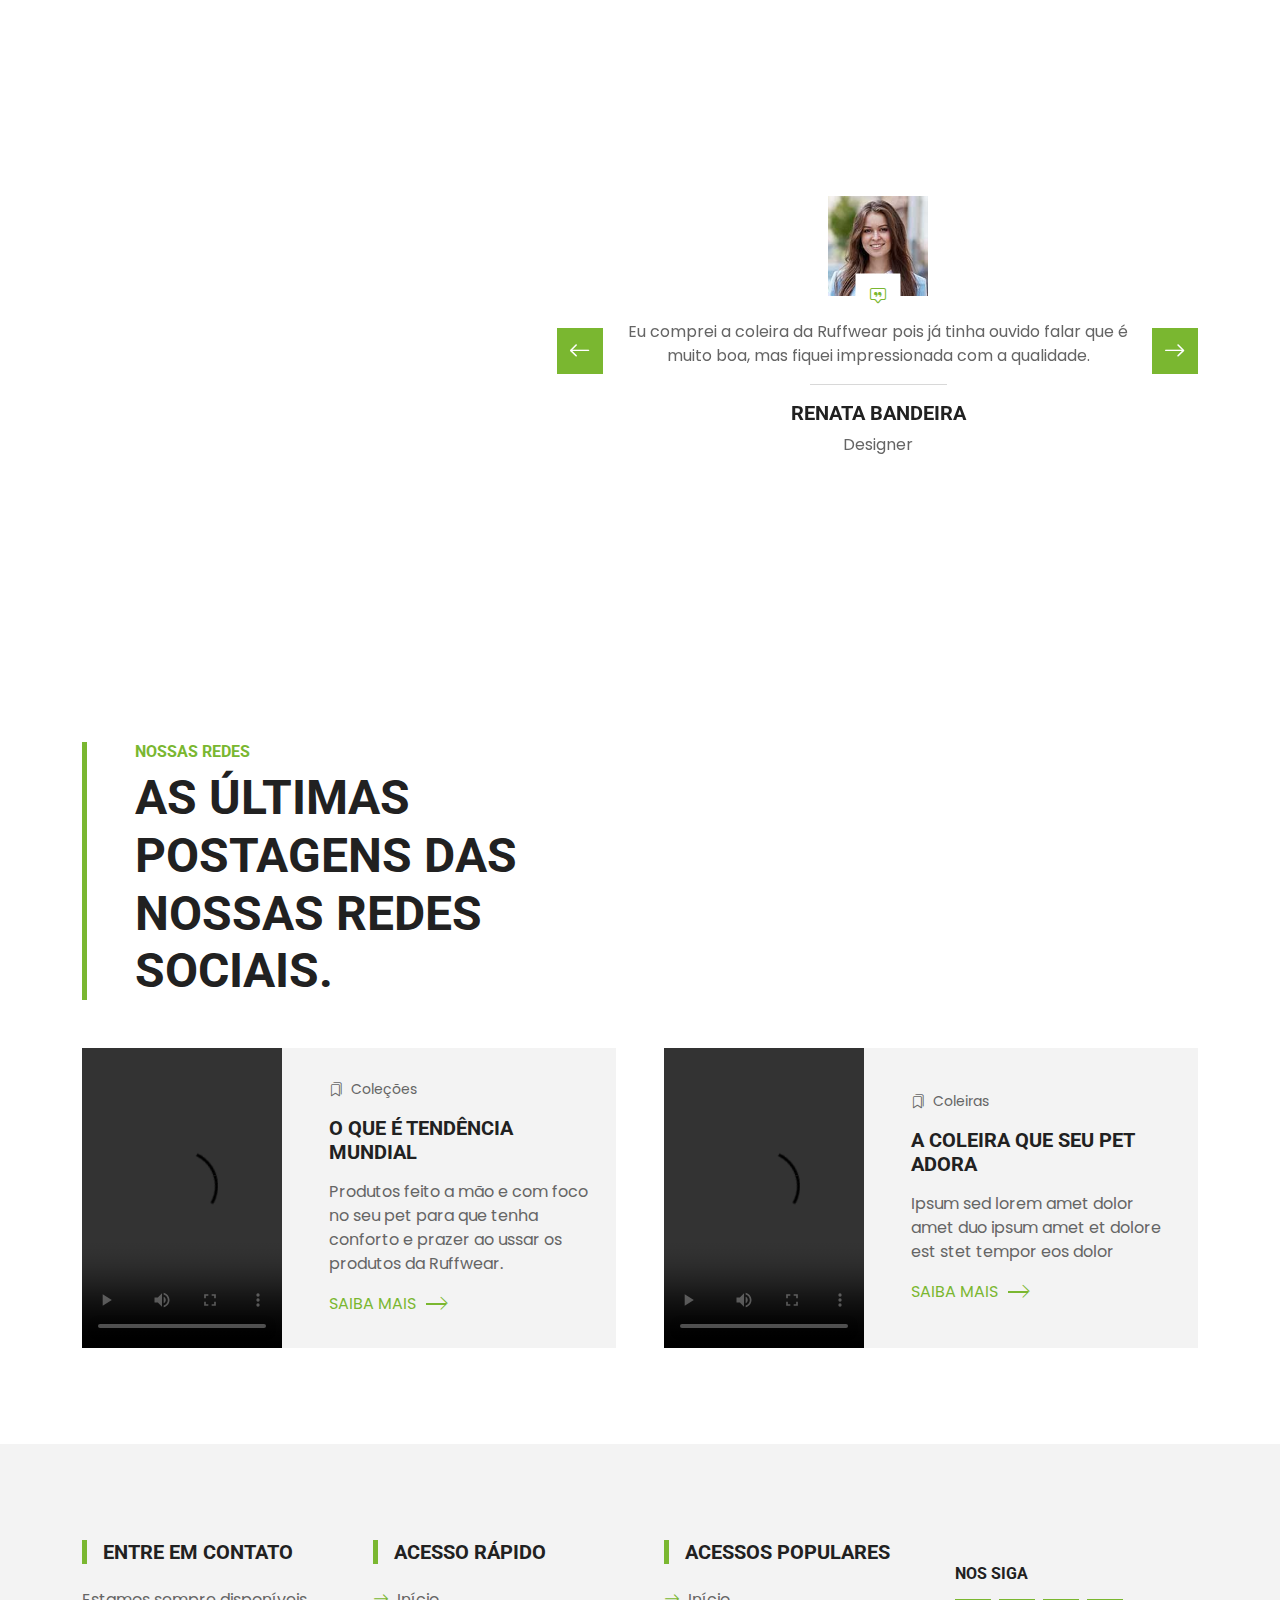
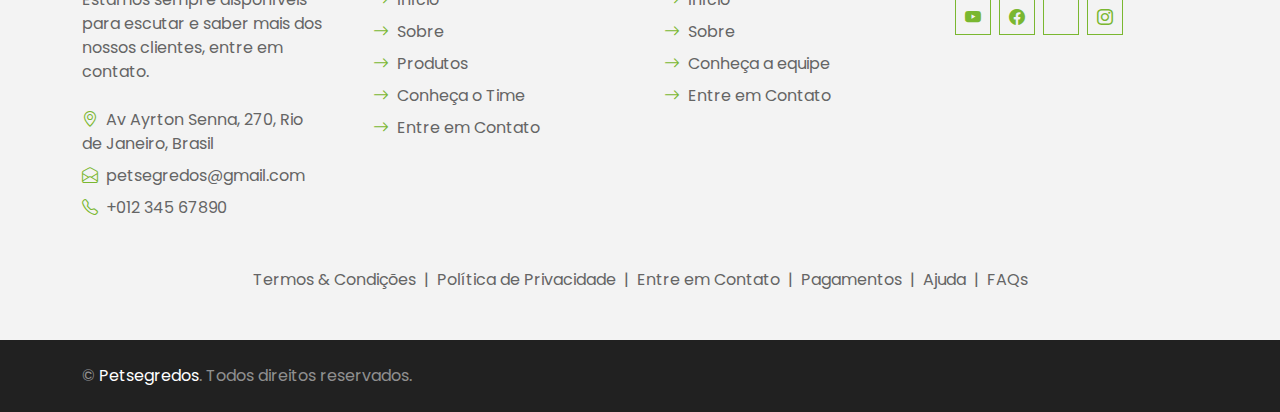
==== commit 43f3da74: ":apple: still translating" ====
--- a/index.html
+++ b/index.html
@@ -91,14 +91,13 @@
     </div>
     <!-- Video Modal End -->
 
-
     <!-- About Start -->
     <div class="container-fluid py-5">
         <div class="container">
             <div class="row gx-5">
                 <div class="col-lg-5 mb-5 mb-lg-0" style="min-height: 500px;">
                     <div class="position-relative h-100">
-                        <img class="position-absolute w-100 h-100 rounded" src="img/about.jpg" style="object-fit: cover;">
+                        <img class="position-absolute w-100 h-100 rounded" src="https://d3k2f0s3vqqs9o.cloudfront.net/media/49948037-4CC9-4C0A-9E6818A745C5CCC9/5E648FE2-C10B-47A4-A6B9625F3AC3746A/webimage-3a13f25e-d413-40c3-90a1-16fac2baef50.jpg" style="object-fit: cover;">
                     </div>
                 </div>
                 <div class="col-lg-7">
@@ -145,9 +144,10 @@
             <div class="owl-carousel product-carousel">
                 <div class="pb-5">
                     <div class="product-item position-relative bg-light d-flex flex-column text-center">
-                        <img class="img-fluid mb-4" src="img/product-1.png" alt="">
-                        <h6 class="text-uppercase">Quality Pet Foods</h6>
-                        <h5 class="text-primary mb-0">$199.00</h5>
+                        <img class="img-fluid mb-4" src="https://ruffwear.com/cdn/shop/products/40504_TrailRunnerLeash_BluePool_Full_SMALL_b1c7165d-3879-4bf1-a22f-4bc81d614e23.png" alt="">
+                        <h6 class="text-uppercase">Trela para cachorro Trail Runner™</h6>
+                        <h5 class="text-primary mb-0">R$ 124,75</h5>
+                        <span class="text-black text-sm italic mb-0">Taxas incluídas no checkout</span>
                         <div class="btn-action d-flex justify-content-center">
                             <a class="btn btn-primary py-2 px-3" href=""><i class="bi bi-cart"></i></a>
                             <a class="btn btn-primary py-2 px-3" href=""><i class="bi bi-eye"></i></a>
@@ -156,9 +156,10 @@
                 </div>
                 <div class="pb-5">
                     <div class="product-item position-relative bg-light d-flex flex-column text-center">
-                        <img class="img-fluid mb-4" src="img/product-2.png" alt="">
-                        <h6 class="text-uppercase">Quality Pet Foods</h6>
-                        <h5 class="text-primary mb-0">$199.00</h5>
+                        <img class="img-fluid mb-4" src="https://ruffwear.com/cdn/shop/products/3511_BrushGuard_BasaltGray_WebMaster_SMALL_42ff0018-260c-4fd5-a57a-8e33b2df7501.png" alt="">
+                        <h6 class="text-uppercase">Complemento de arnês Brush Guard™</h6>
+                        <h5 class="text-primary mb-0">$149,75</h5>
+                        <span class="text-black text-sm italic mb-0">Taxas incluídas no checkout</span>
                         <div class="btn-action d-flex justify-content-center">
                             <a class="btn btn-primary py-2 px-3" href=""><i class="bi bi-cart"></i></a>
                             <a class="btn btn-primary py-2 px-3" href=""><i class="bi bi-eye"></i></a>
@@ -167,9 +168,10 @@
                 </div>
                 <div class="pb-5">
                     <div class="product-item position-relative bg-light d-flex flex-column text-center">
-                        <img class="img-fluid mb-4" src="img/product-3.png" alt="">
-                        <h6 class="text-uppercase">Quality Pet Foods</h6>
-                        <h5 class="text-primary mb-0">$199.00</h5>
+                        <img class="img-fluid mb-4" src="https://ruffwear.com/cdn/shop/products/50203-Palisades-Pack-Red-Sumac-Right-SMALL.png" alt="">
+                        <h6 class="text-uppercase">Mochila para cães Palisades™</h6>
+                        <h5 class="text-primary mb-0">R$ 799,75</h5>
+                        <span class="text-black text-sm italic mb-0">Taxas incluídas no checkout</span>
                         <div class="btn-action d-flex justify-content-center">
                             <a class="btn btn-primary py-2 px-3" href=""><i class="bi bi-cart"></i></a>
                             <a class="btn btn-primary py-2 px-3" href=""><i class="bi bi-eye"></i></a>
@@ -178,9 +180,10 @@
                 </div>
                 <div class="pb-5">
                     <div class="product-item position-relative bg-light d-flex flex-column text-center">
-                        <img class="img-fluid mb-4" src="img/product-4.png" alt="">
-                        <h6 class="text-uppercase">Quality Pet Foods</h6>
-                        <h5 class="text-primary mb-0">$199.00</h5>
+                        <img class="img-fluid mb-4" src="https://ruffwear.com/cdn/shop/products/2585-Confluence-Collar-Aurora-Teal-Buckle-SMALL.png?crop=center&height=550&v=1651621118&width=820" alt="">
+                        <h6 class="text-uppercase">Variedade de coleiras waterproof</h6>
+                        <h5 class="text-primary mb-0">R$ 149,75</h5>
+                        <span class="text-black text-sm italic mb-0">Taxas incluídas no checkout</span>
                         <div class="btn-action d-flex justify-content-center">
                             <a class="btn btn-primary py-2 px-3" href=""><i class="bi bi-cart"></i></a>
                             <a class="btn btn-primary py-2 px-3" href=""><i class="bi bi-eye"></i></a>
@@ -189,9 +192,10 @@
                 </div>
                 <div class="pb-5">
                     <div class="product-item position-relative bg-light d-flex flex-column text-center">
-                        <img class="img-fluid mb-4" src="img/product-2.png" alt="">
-                        <h6 class="text-uppercase">Quality Pet Foods</h6>
-                        <h5 class="text-primary mb-0">$199.00</h5>
+                        <img class="img-fluid mb-4" src="https://ruffwear.com/cdn/shop/files/Web_JPG-Deschutes-River-Rafting-Print-21.jpg" alt="">
+                        <h6 class="text-uppercase">A luz de segurança para cães Beacon™</h6>
+                        <h5 class="text-primary mb-0">R$ 149.75</h5>
+                        <span class="text-black text-sm italic mb-0">Taxas incluídas no checkout</span>
                         <div class="btn-action d-flex justify-content-center">
                             <a class="btn btn-primary py-2 px-3" href=""><i class="bi bi-cart"></i></a>
                             <a class="btn btn-primary py-2 px-3" href=""><i class="bi bi-eye"></i></a>
@@ -202,7 +206,6 @@
         </div>
     </div>
     <!-- Products End -->
-
 
     <!-- Offer Start -->
     <div class="container-fluid bg-offer my-5 py-5">
@@ -210,12 +213,11 @@
             <div class="row gx-5 justify-content-start">
                 <div class="col-lg-7">
                     <div class="border-start border-5 border-dark ps-5 mb-5">
-                        <h6 class="text-dark text-uppercase">Special Offer</h6>
-                        <h1 class="display-5 text-uppercase text-white mb-0">Save 50% on all items your first order</h1>
-                    </div>
-                    <p class="text-white mb-4">Eirmod sed tempor lorem ut dolores sit kasd ipsum. Dolor ea et dolore et at sea ea at dolor justo ipsum duo rebum sea. Eos vero eos vero ea et dolore eirmod et. Dolores diam duo lorem. Elitr ut dolores magna sit. Sea dolore sed et.</p>
-                    <a href="" class="btn btn-light py-md-3 px-md-5 me-3">Shop Now</a>
-                    <a href="" class="btn btn-outline-light py-md-3 px-md-5">Read More</a>
+                        <h6 class="text-dark text-uppercase">Oferta Especial</h6>
+                        <h1 class="display-5 text-uppercase text-white mb-0">Frete Grátis na primeira compra</h1>
+                    </div>
+                    <p class="text-white mb-4">Escolha o produto Ruffwear que vai deixar o seu pet feliz, que a primeira entrega é por nossa conta.</p>
+                    <a href="" class="btn btn-light py-md-3 px-md-5 me-3">Compre Agora</a>
                 </div>
             </div>
         </div>
@@ -241,8 +243,7 @@
                         </div>
                     </div>
                     <div class="bg-light text-center p-4">
-                        <h5 class="text-uppercase">Nome Completo</h5>
-                        <p class="m-0">Sr/Sra</p>
+                        <h6 class="text-uppercase">Eduarda & Rose e Ross</h6>
                     </div>
                 </div>
                 <div class="team-item">
@@ -257,8 +258,7 @@
                         </div>
                     </div>
                     <div class="bg-light text-center p-4">
-                        <h5 class="text-uppercase">Full Name</h5>
-                        <p class="m-0">Designation</p>
+                        <h6 class="text-uppercase">Beatriz & Totó e Tita</h5>
                     </div>
                 </div>
                 <div class="team-item">
@@ -273,40 +273,7 @@
                         </div>
                     </div>
                     <div class="bg-light text-center p-4">
-                        <h5 class="text-uppercase">Full Name</h5>
-                        <p class="m-0">Designation</p>
-                    </div>
-                </div>
-                <div class="team-item">
-                    <div class="position-relative overflow-hidden">
-                        <img class="img-fluid w-100" src="img/team-4.jpg" alt="">
-                        <div class="team-overlay">
-                            <div class="d-flex align-items-center justify-content-start">
-                                <a class="btn btn-light btn-square mx-1" href="#"><i class="bi bi-twitter"></i></a>
-                                <a class="btn btn-light btn-square mx-1" href="#"><i class="bi bi-facebook"></i></a>
-                                <a class="btn btn-light btn-square mx-1" href="#"><i class="bi bi-linkedin"></i></a>
-                            </div>
-                        </div>
-                    </div>
-                    <div class="bg-light text-center p-4">
-                        <h5 class="text-uppercase">Full Name</h5>
-                        <p class="m-0">Designation</p>
-                    </div>
-                </div>
-                <div class="team-item">
-                    <div class="position-relative overflow-hidden">
-                        <img class="img-fluid w-100" src="img/team-5.jpg" alt="">
-                        <div class="team-overlay">
-                            <div class="d-flex align-items-center justify-content-start">
-                                <a class="btn btn-light btn-square mx-1" href="#"><i class="bi bi-twitter"></i></a>
-                                <a class="btn btn-light btn-square mx-1" href="#"><i class="bi bi-facebook"></i></a>
-                                <a class="btn btn-light btn-square mx-1" href="#"><i class="bi bi-linkedin"></i></a>
-                            </div>
-                        </div>
-                    </div>
-                    <div class="bg-light text-center p-4">
-                        <h5 class="text-uppercase">Full Name</h5>
-                        <p class="m-0">Designation</p>
+                        <h6 class="text-uppercase">Rê & Laila</h5>
                     </div>
                 </div>
             </div>
@@ -351,7 +318,6 @@
     </div>
     <!-- Testimonial End -->
 
-
     <!-- Blog Start -->
     <div class="container-fluid py-5">
         <div class="container">
@@ -363,8 +329,8 @@
                 <div class="col-lg-6">
                     <div class="blog-item">
                         <div class="row g-0 bg-light overflow-hidden">
-                            <div class="col-12 col-sm-5 h-100">
-                                <video autoplay width="100px" controls src="https://d3k2f0s3vqqs9o.cloudfront.net/media/49948037-4CC9-4C0A-9E6818A745C5CCC9/1C185942-D434-44E4-9A5122B3A3B07CF6/7BE70E40-DAFE-4006-90BEF392D6A11E53.mp4" ></video>
+                            <div class="col-12 col-sm-5">
+                                <video autoplay width="200px" height="300px" controls src="https://d3k2f0s3vqqs9o.cloudfront.net/media/49948037-4CC9-4C0A-9E6818A745C5CCC9/1C185942-D434-44E4-9A5122B3A3B07CF6/7BE70E40-DAFE-4006-90BEF392D6A11E53.mp4" ></video>
                                <!--<video src="https://www.tiktok.com/embed/v2/7264038893886983430?lang=en-US&referrer=https%3A%2F%2Ffelipelx.github.io%2Fpetruffwear%2F"></video>
                             <img class="img-fluid h-100" src="img/blog-1.jpg" style="object-fit: cover;"> !-->
                             </div>
@@ -384,8 +350,8 @@
                 <div class="col-lg-6">
                     <div class="blog-item">
                         <div class="row g-0 bg-light overflow-hidden">
-                            <div class="col-12 col-sm-5 h-100">
-                                <video autoplay width="100px" controls src="https://d3k2f0s3vqqs9o.cloudfront.net/media/49948037-4CC9-4C0A-9E6818A745C5CCC9/44CF8E4F-8341-4FEF-AB0A0B86A92037E4/7DCA1F64-6196-4946-A9C5F300B58DF24D.mp4" ></video>
+                            <div class="col-12 col-sm-5">
+                                <video autoplay width="200px" height="300px" controls src="https://d3k2f0s3vqqs9o.cloudfront.net/media/49948037-4CC9-4C0A-9E6818A745C5CCC9/44CF8E4F-8341-4FEF-AB0A0B86A92037E4/7DCA1F64-6196-4946-A9C5F300B58DF24D.mp4" ></video>
                                 <!--<img class="img-fluid h-100" src="img/blog-2.jpg" style="object-fit: cover;">-->
                             </div>
                             <div class="col-12 col-sm-7 h-100 d-flex flex-column justify-content-center">
@@ -406,7 +372,6 @@
     </div>
     <!-- Blog End -->
     
-
     <!-- Footer Start -->
     <div class="container-fluid bg-light mt-5 py-5">
         <div class="container pt-5">
--- a/css/style.css
+++ b/css/style.css
@@ -281,7 +281,7 @@
 }
 
 .bg-offer {
-    background: url(../img/offer.jpg) top right no-repeat;
+    background: url(https://d3k2f0s3vqqs9o.cloudfront.net/media/49948037-4CC9-4C0A-9E6818A745C5CCC9/BD212784-4412-45A8-8E408B709A5C4602/webimage-1EC0A5E7-747F-4E07-9D5ADC5C7E698E5C.jpg) top right no-repeat;
     background-size: cover;
 }
 
@@ -386,7 +386,7 @@
 }
 
 .bg-testimonial {
-    background: url(../img/testimonial.jpg) top left no-repeat;
+    background: url(https://d3k2f0s3vqqs9o.cloudfront.net/media/49948037-4CC9-4C0A-9E6818A745C5CCC9/9F210CDB-B38D-4D16-8D4E0C39F99923A8/webimage-6BD9AA6B-68DF-4901-83DA2AB43BA738FD.jpg) top left no-repeat;
     background-size: cover;
 }
 
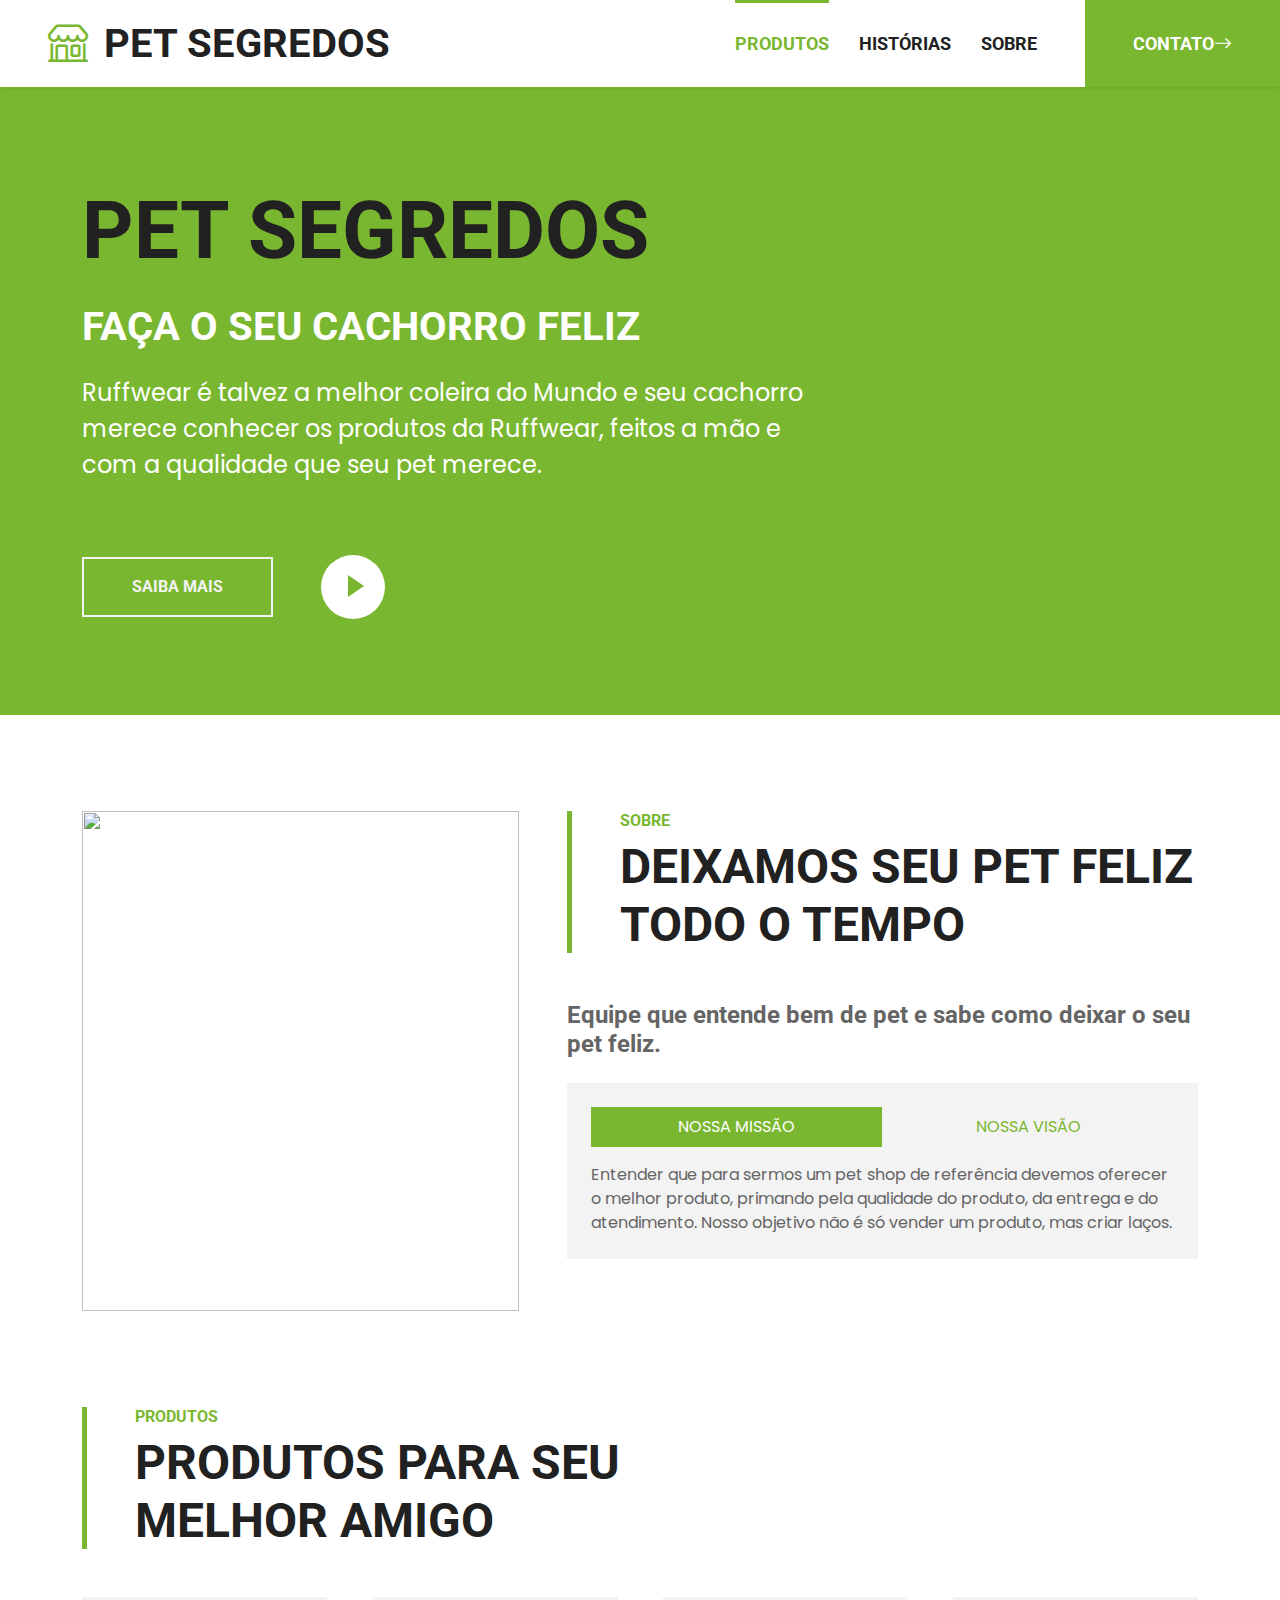
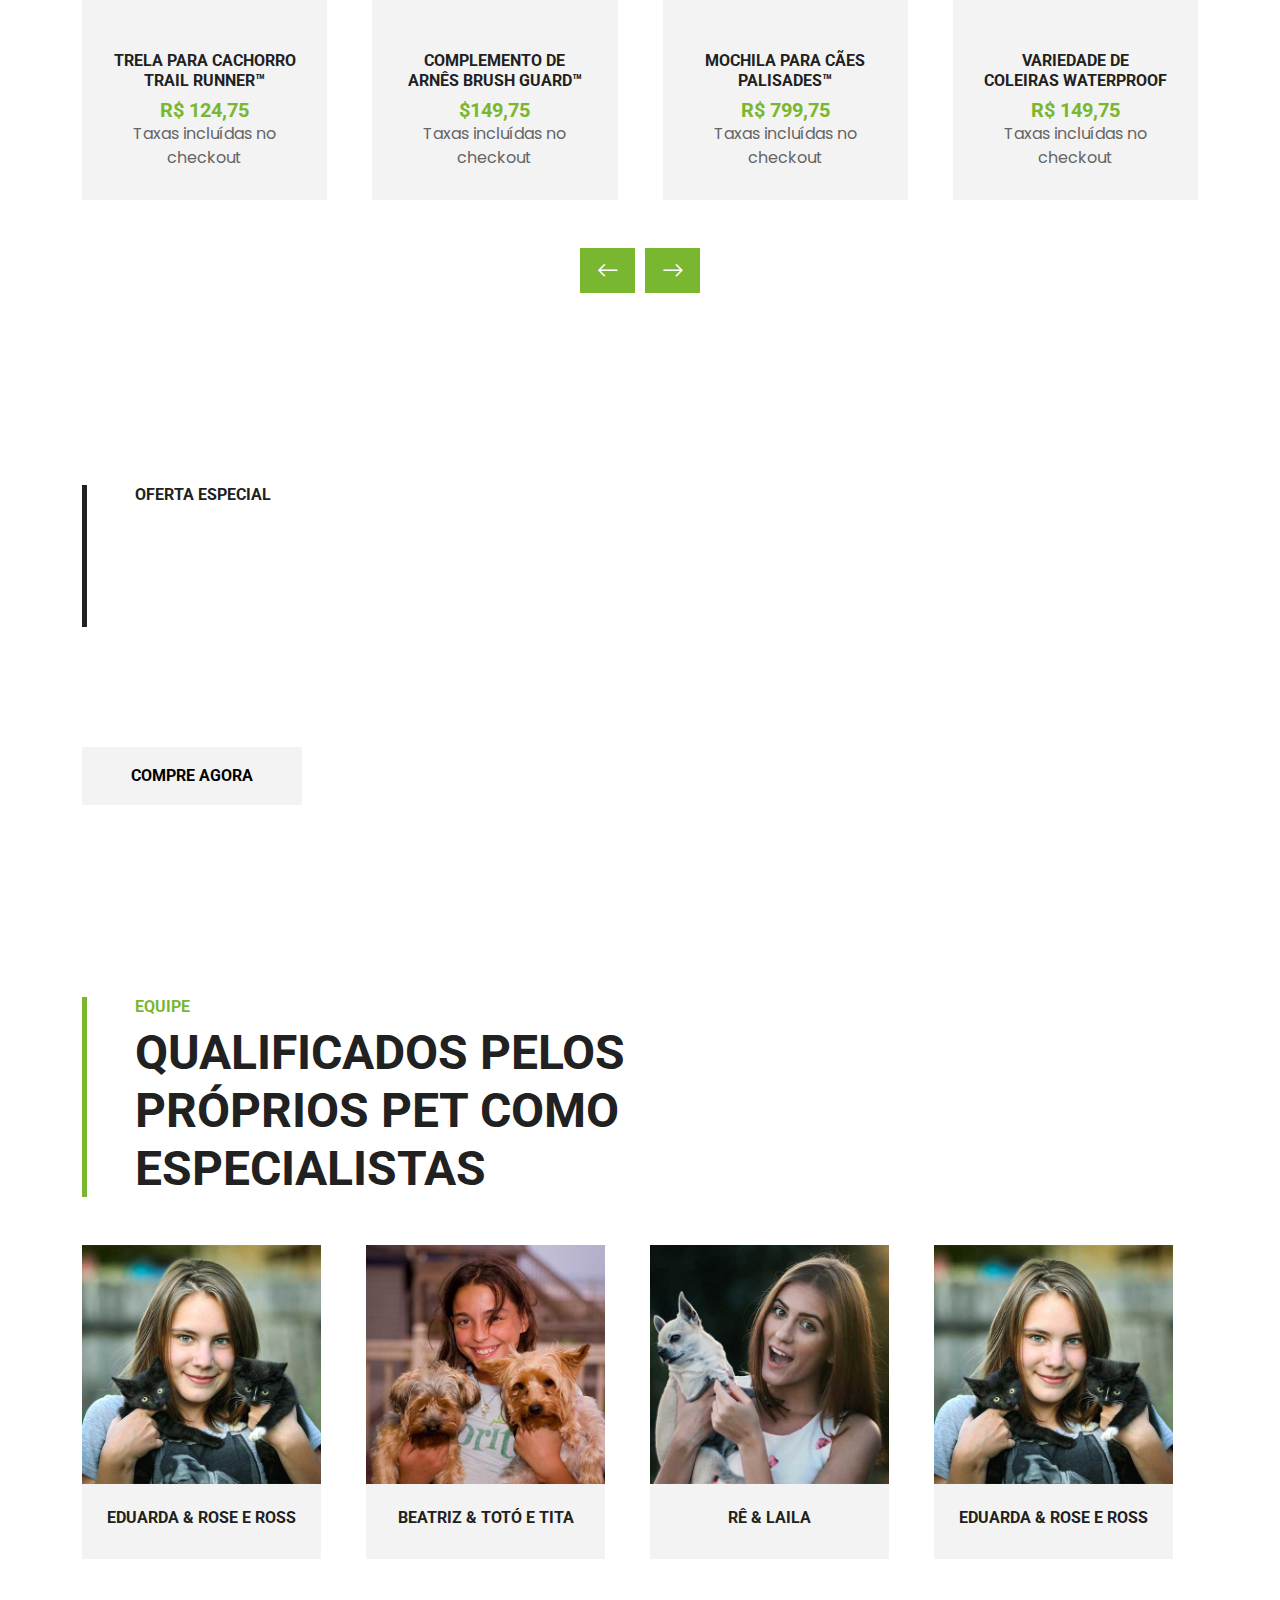
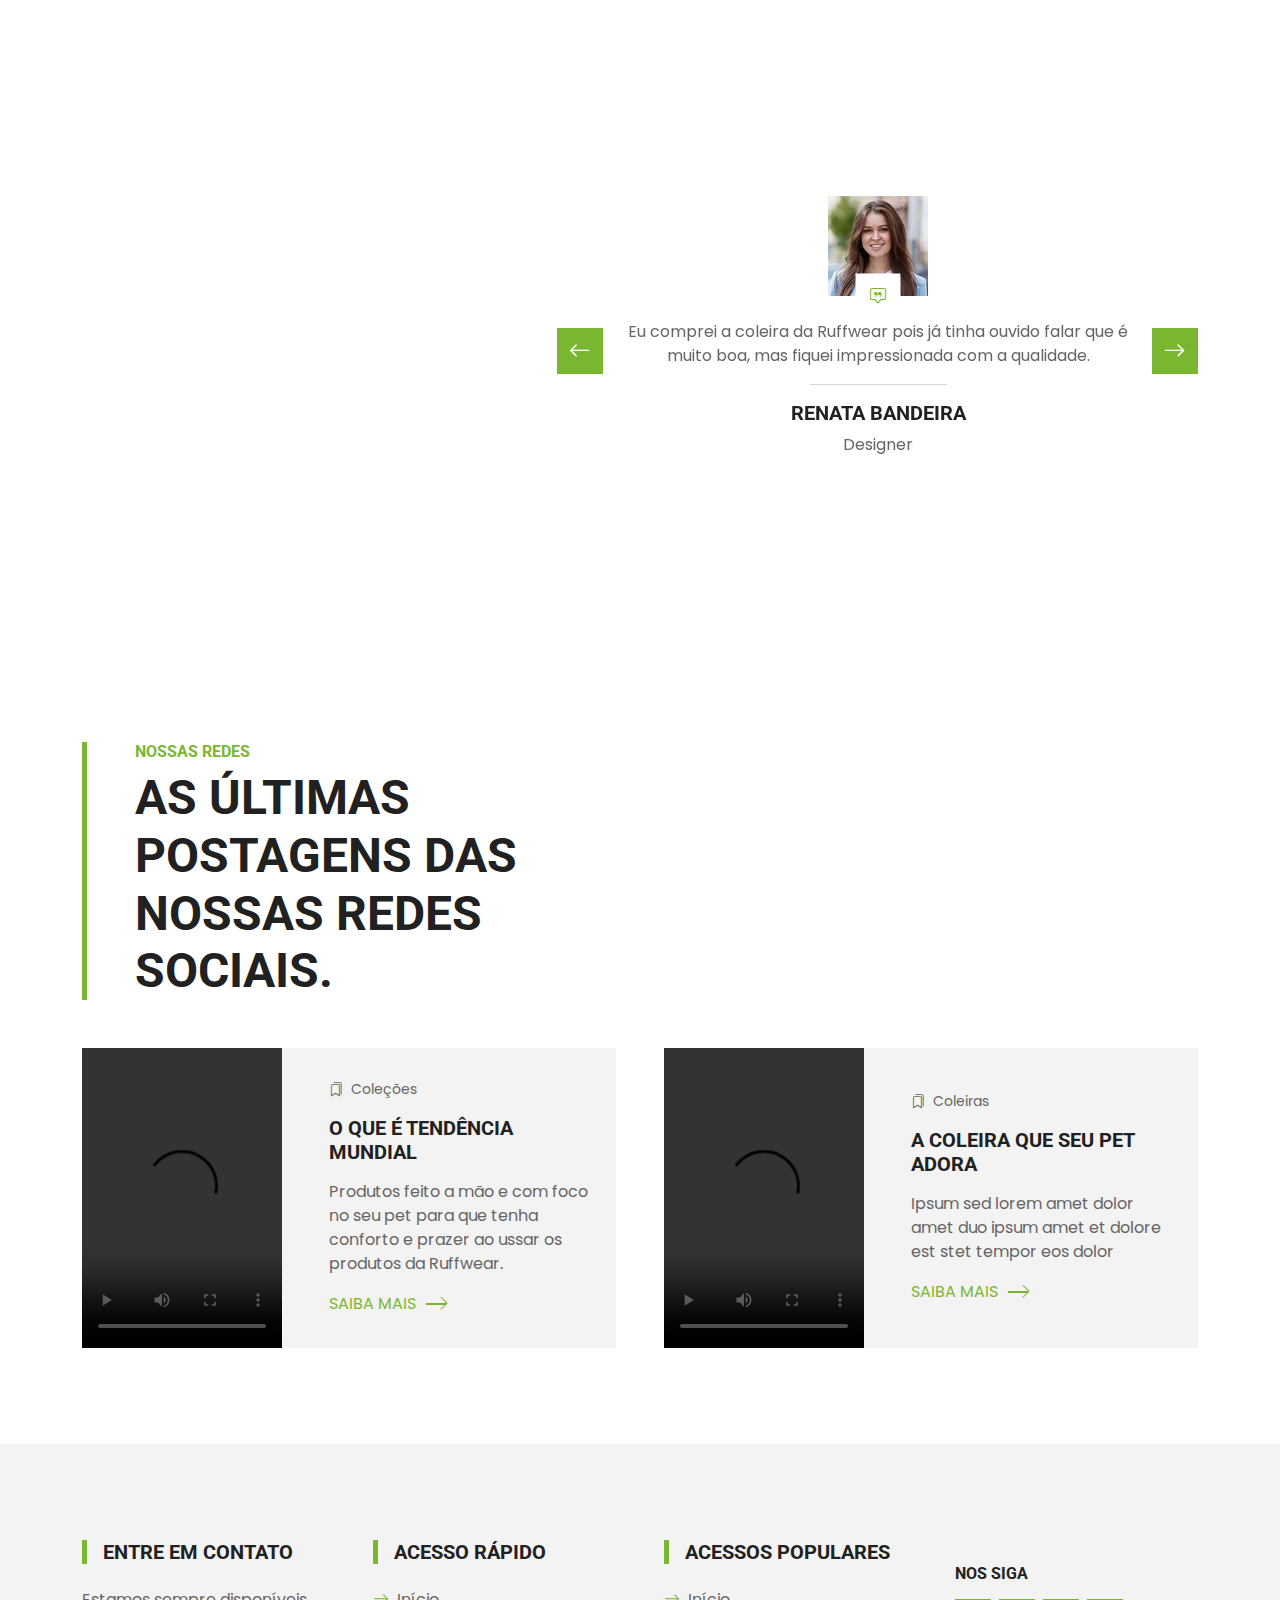
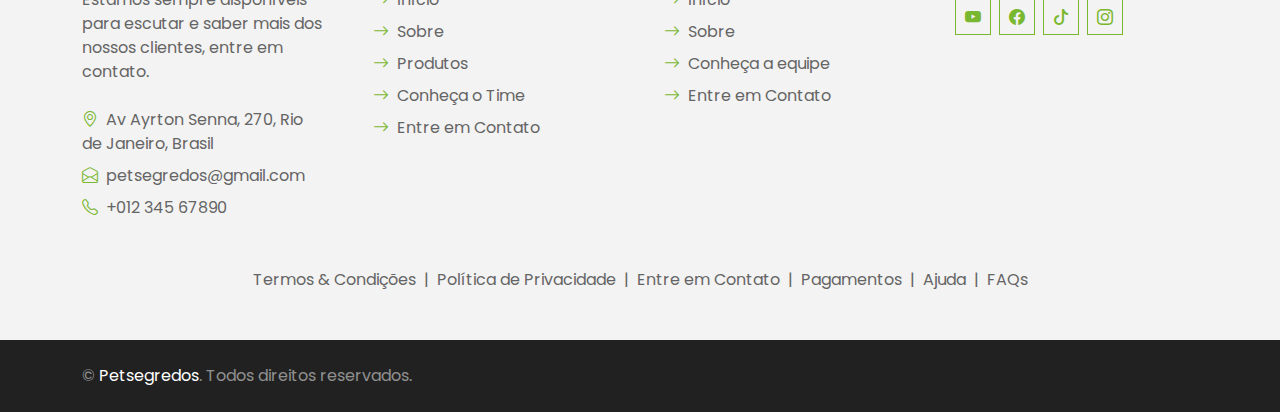
==== commit abcf4a2a: ":apple: still translating" ====
--- a/index.html
+++ b/index.html
@@ -3,10 +3,10 @@
 
 <head>
     <meta charset="utf-8">
-    <title>RUFFWEAR BRASIL</title>
+    <title>PET SEGREDOS | RUFFWEAR BRASIL</title>
     <meta content="width=device-width, initial-scale=1.0" name="viewport">
-    <meta content="Free HTML Templates" name="keywords">
-    <meta content="Free HTML Templates" name="description">
+    <meta content="petsegredos, ruffwear, cachorro, cao, coleira, trilha, laço, pet, equipamento, suporte" name="keywords">
+    <meta content="PetSegredos é a representante da marca Ruffwear no Brasil, eleita pelas revistas especializadas como das melhores coleiras do Mundo." name="description">
 
     <!-- Favicon -->
     <link href="img/favicon.ico" rel="icon">
@@ -42,14 +42,13 @@
         <div class="collapse navbar-collapse" id="navbarCollapse">
             <div class="navbar-nav ms-auto py-0">
                 <a href="index.html" class="nav-item nav-link active">Produtos</a>
-                <a href="history.html" class="nav-item nav-link">Histórias</a>
+                <a href="testimonial.html" class="nav-item nav-link">Histórias</a>
                 <a href="about.html" class="nav-item nav-link">Sobre</a>
                 <a href="contact.html" class="nav-item nav-link nav-contact bg-primary text-white px-5 ms-lg-5">Contato<i class="bi bi-arrow-right"></i></a>
             </div>
         </div>
     </nav>
     <!-- Navbar End -->
-
 
     <!-- Hero Start -->
     <div class="container-fluid bg-primary py-5 mb-5 hero-header">
@@ -71,7 +70,6 @@
         </div>
     </div>
     <!-- Hero End -->
-
 
     <!-- Video Modal Start -->
     <div class="modal fade" id="videoModal" tabindex="-1" aria-labelledby="exampleModalLabel" aria-hidden="true">
@@ -407,7 +405,7 @@
                     <div class="d-flex">
                         <a class="btn btn-outline-primary btn-square me-2" href="#"><i class="bi bi-youtube"></i></a>
                         <a class="btn btn-outline-primary btn-square me-2" href="#"><i class="bi bi-facebook"></i></a>
-                        <a class="btn btn-outline-primary btn-square me-2" href="#"><i class="fa-brands fa-tiktok"></i></a>
+                        <a class="btn btn-outline-primary btn-square me-2" href="#"><i class="bi bi-tiktok"></i></a>
                         <a class="btn btn-outline-primary btn-square" href="#"><i class="bi bi-instagram"></i></a>
                     </div>
                 </div>
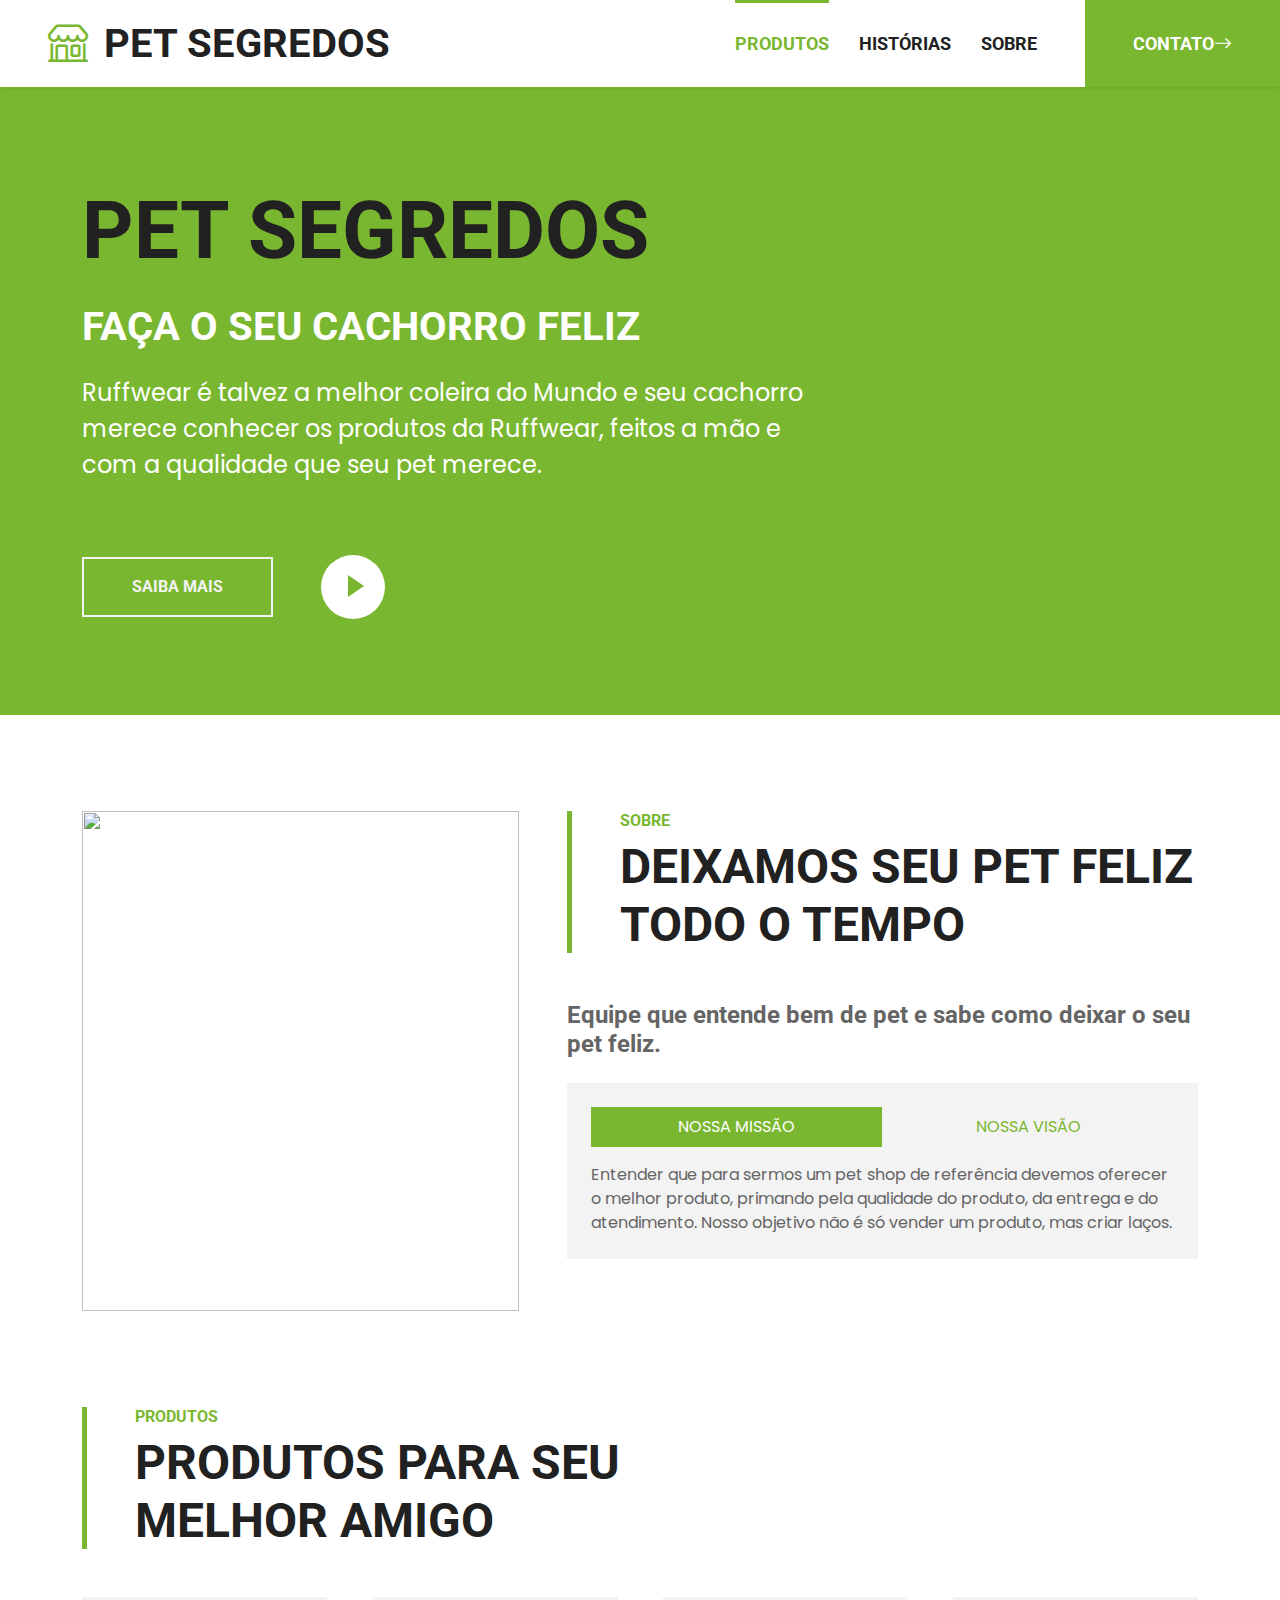
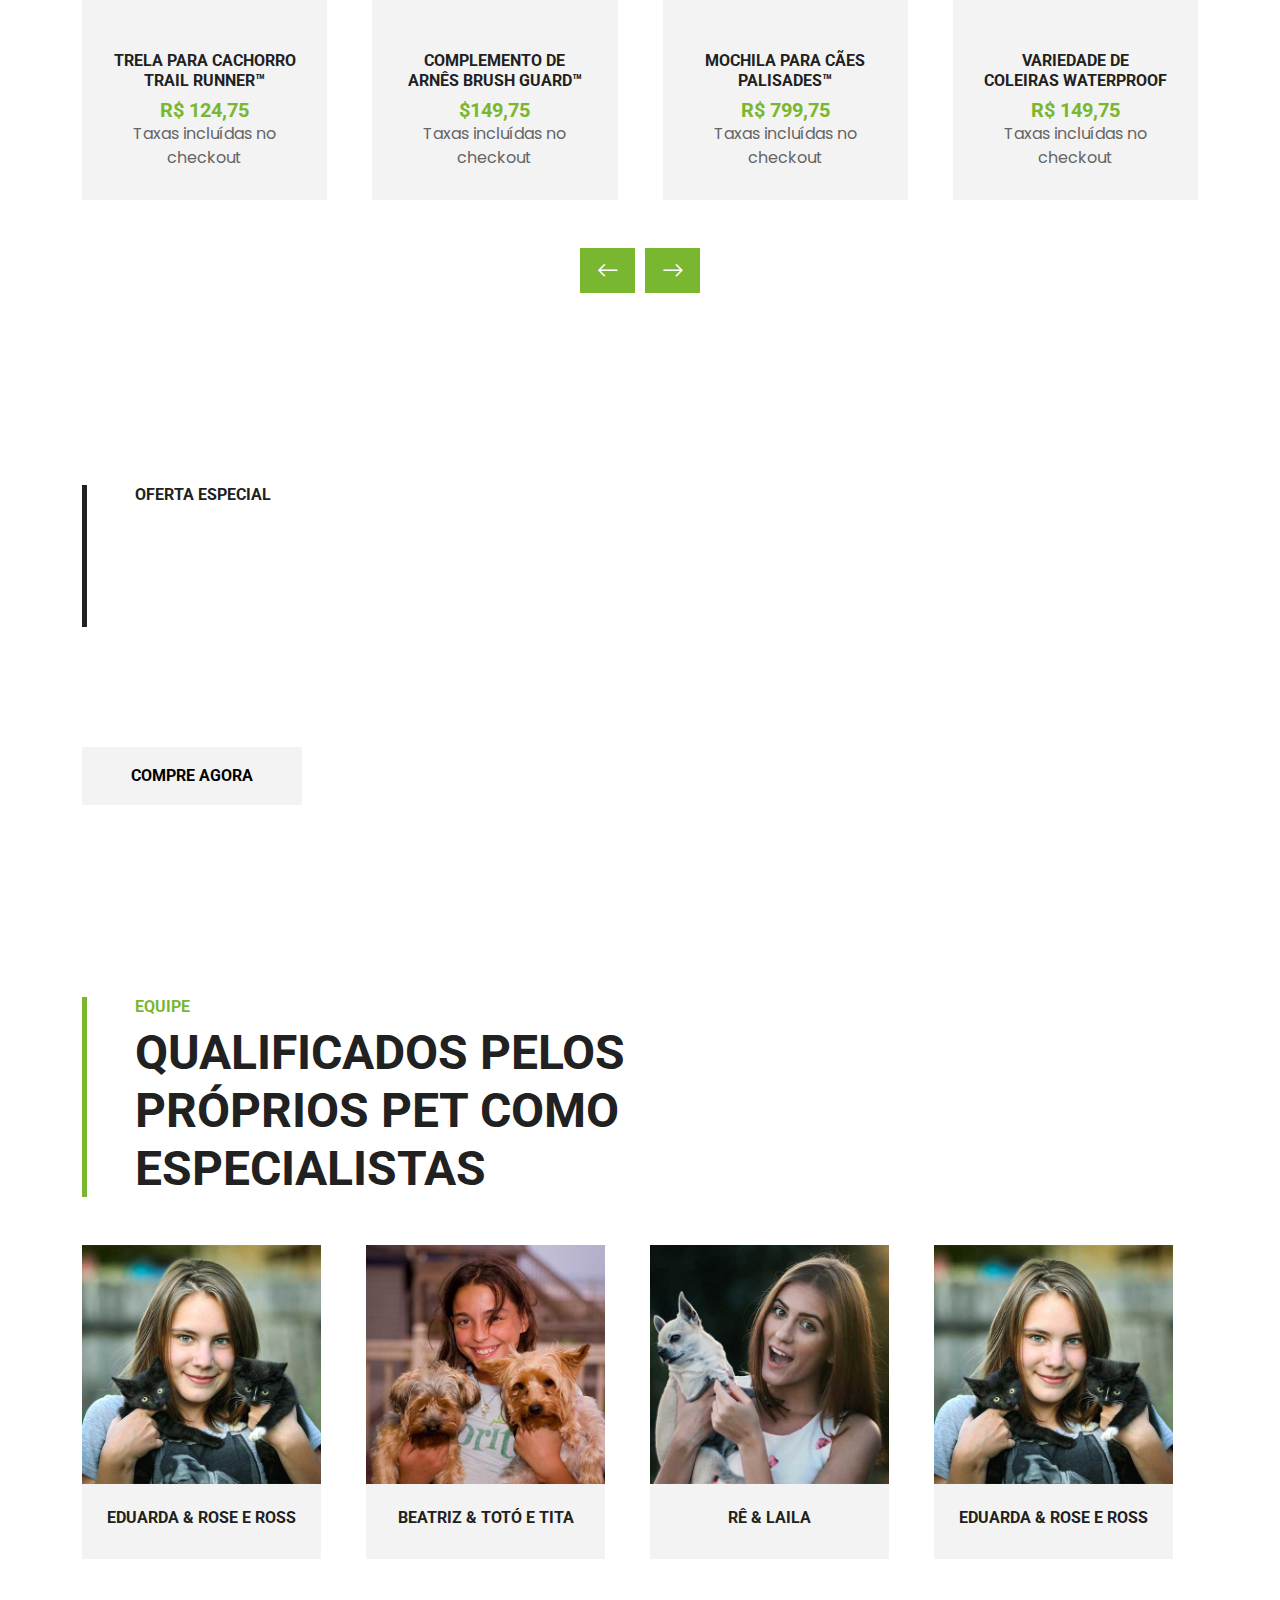
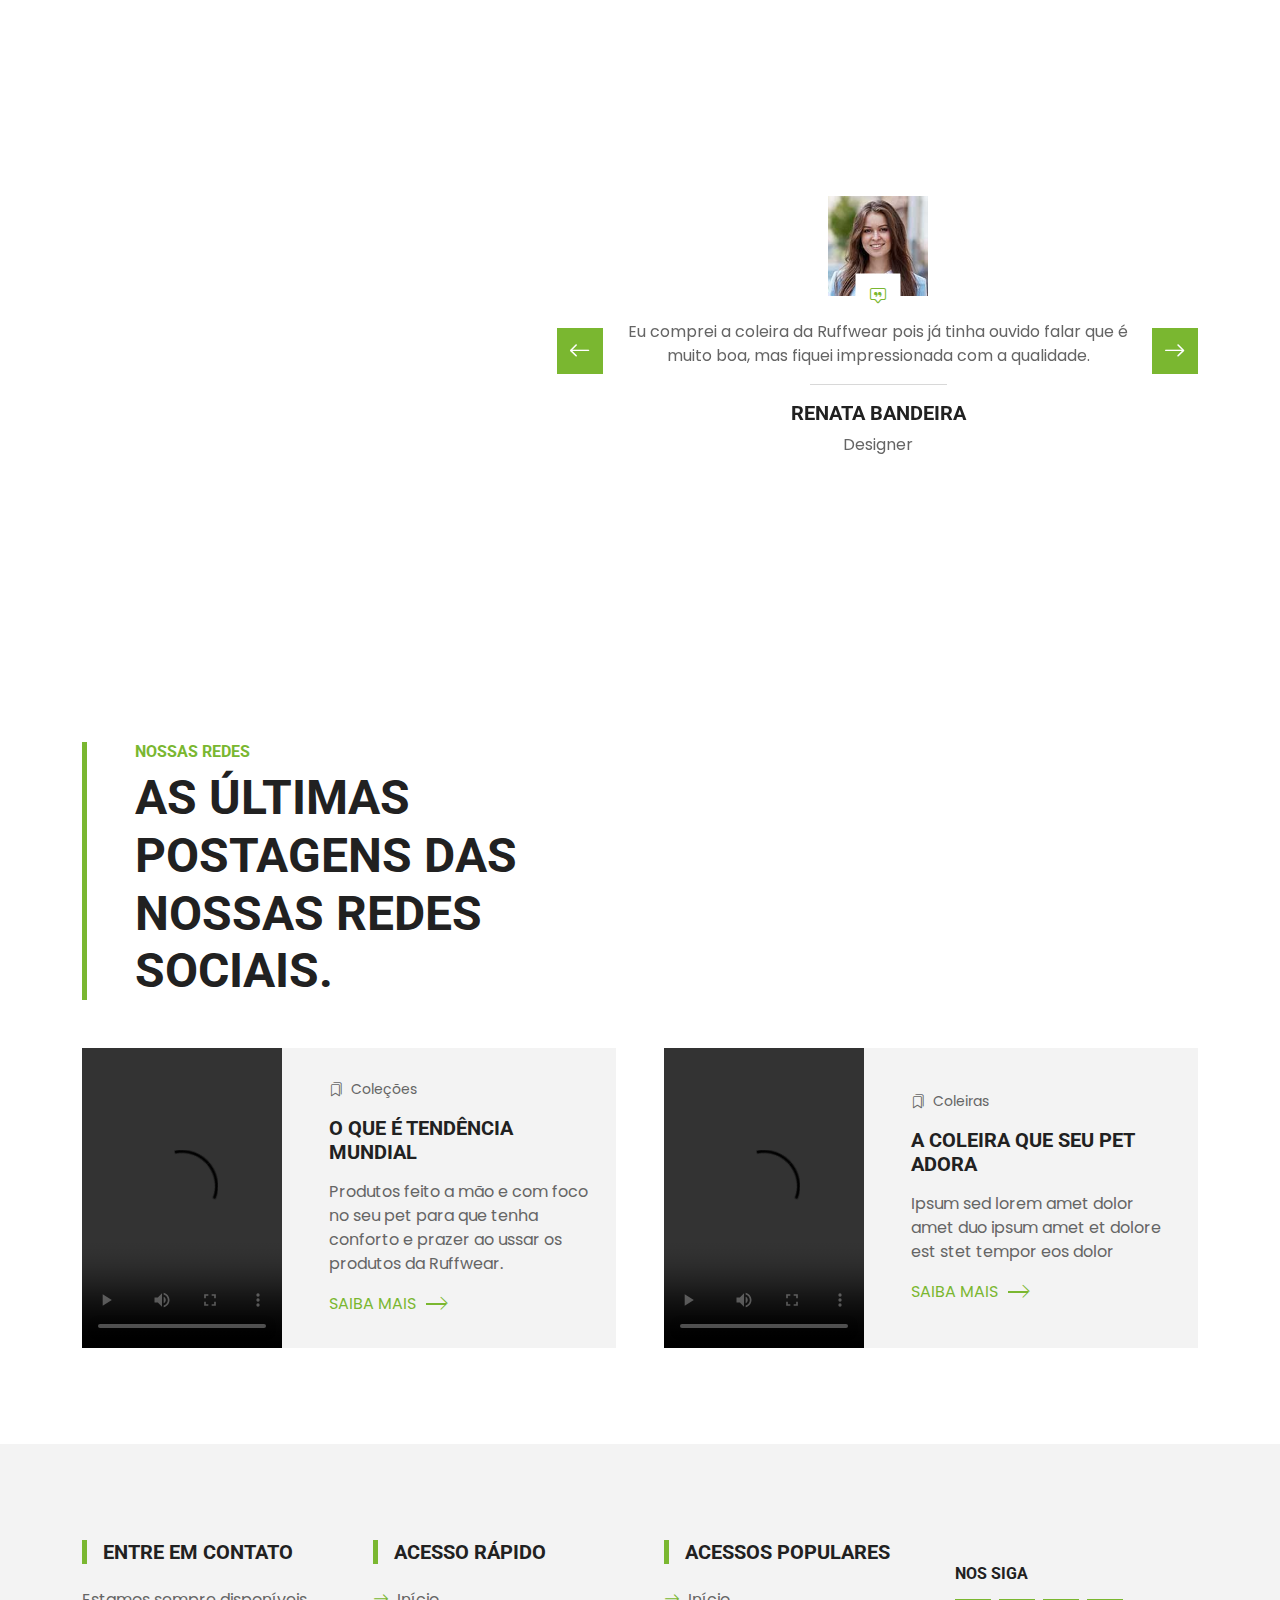
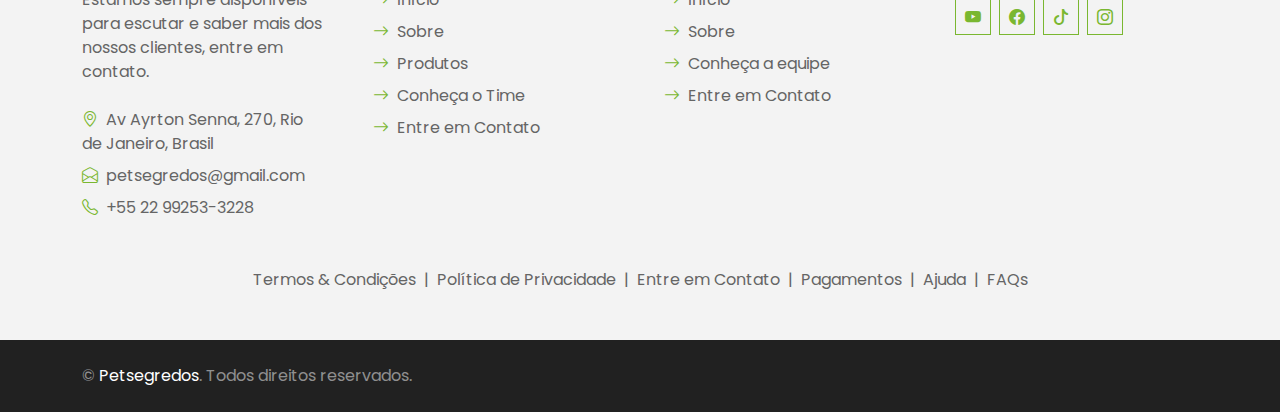
==== commit 531d291e: ":apple: still translating" ====
--- a/index.html
+++ b/index.html
@@ -379,7 +379,7 @@
                     <p class="mb-4">Estamos sempre disponíveis para escutar e saber mais dos nossos clientes, entre em contato.</p>
                     <p class="mb-2"><i class="bi bi-geo-alt text-primary me-2"></i>Av Ayrton Senna, 270, Rio de Janeiro, Brasil</p>
                     <p class="mb-2"><i class="bi bi-envelope-open text-primary me-2"></i>petsegredos@gmail.com</p>
-                    <p class="mb-0"><i class="bi bi-telephone text-primary me-2"></i>+012 345 67890</p>
+                    <p class="mb-0"><i class="bi bi-telephone text-primary me-2"></i>+55 22 99253-3228</p>
                 </div>
                 <div class="col-lg-3 col-md-6">
                     <h5 class="text-uppercase border-start border-5 border-primary ps-3 mb-4">Acesso rápido</h5>
